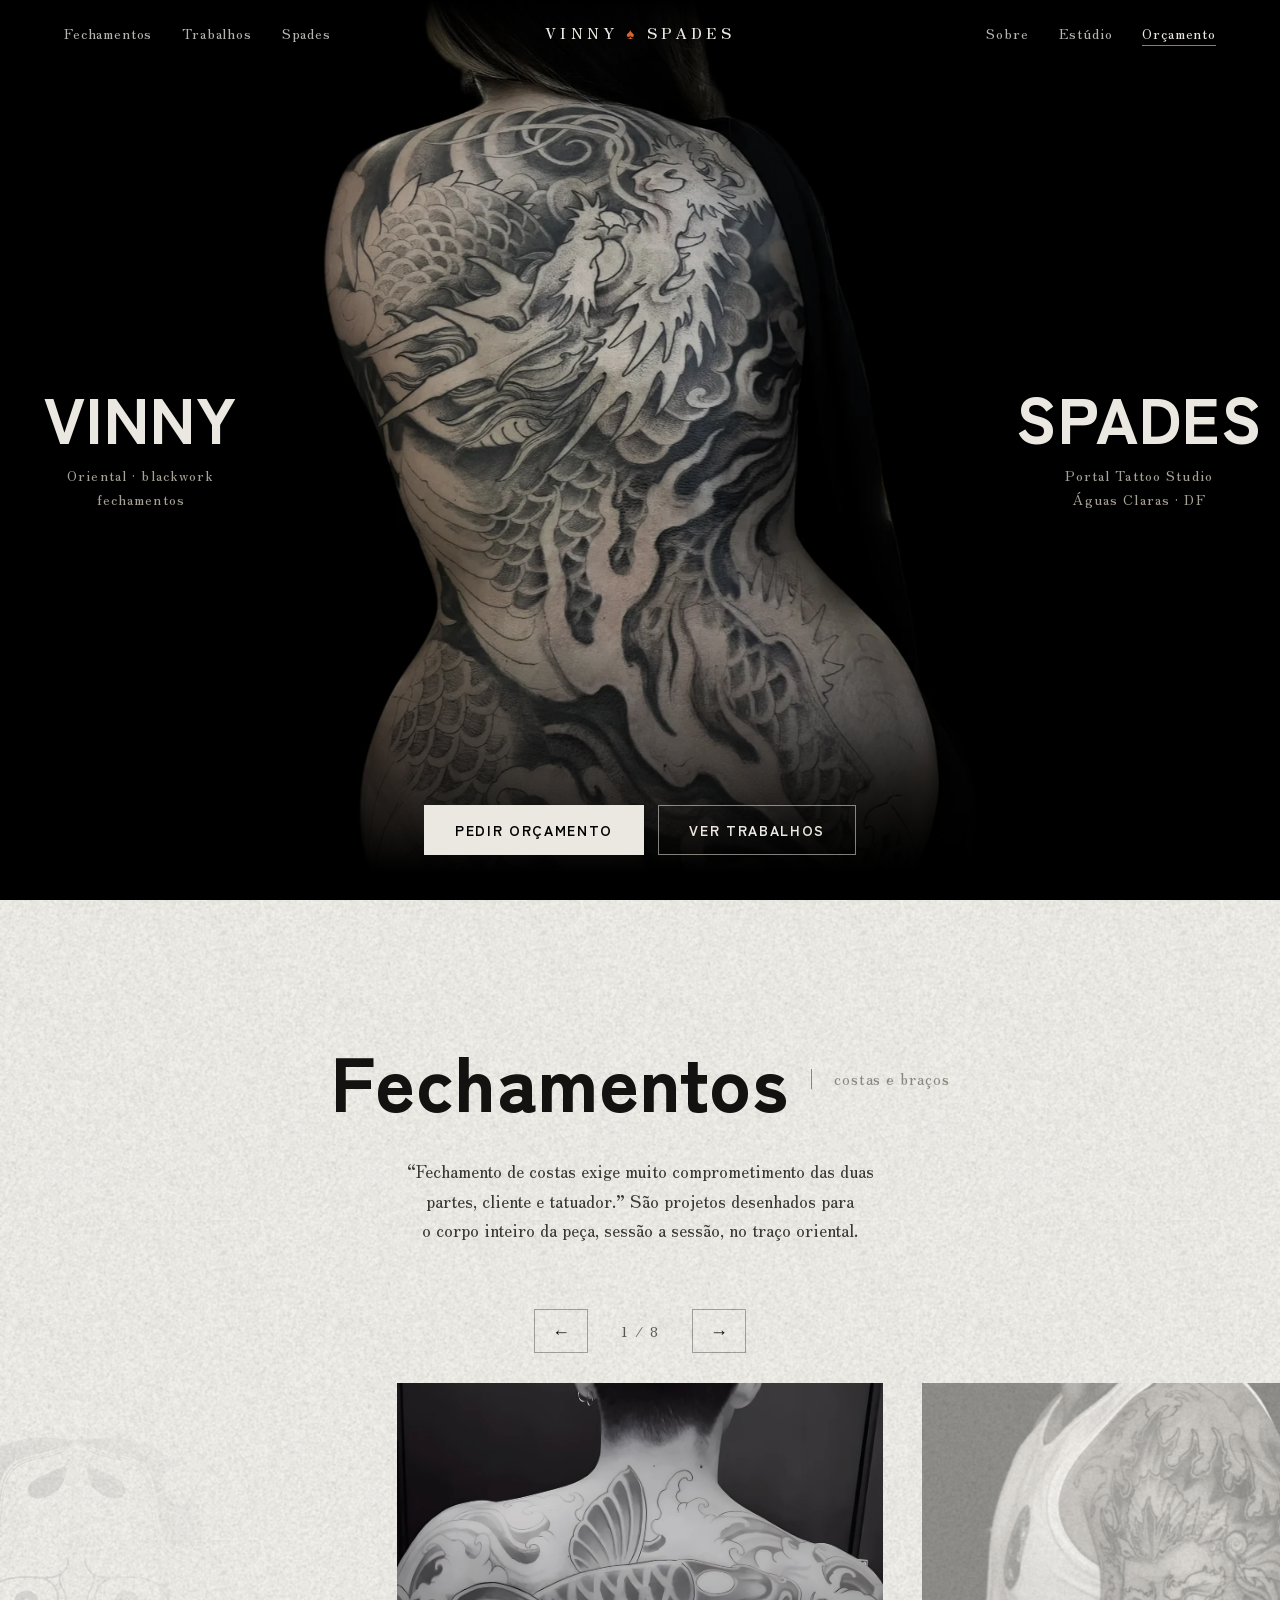
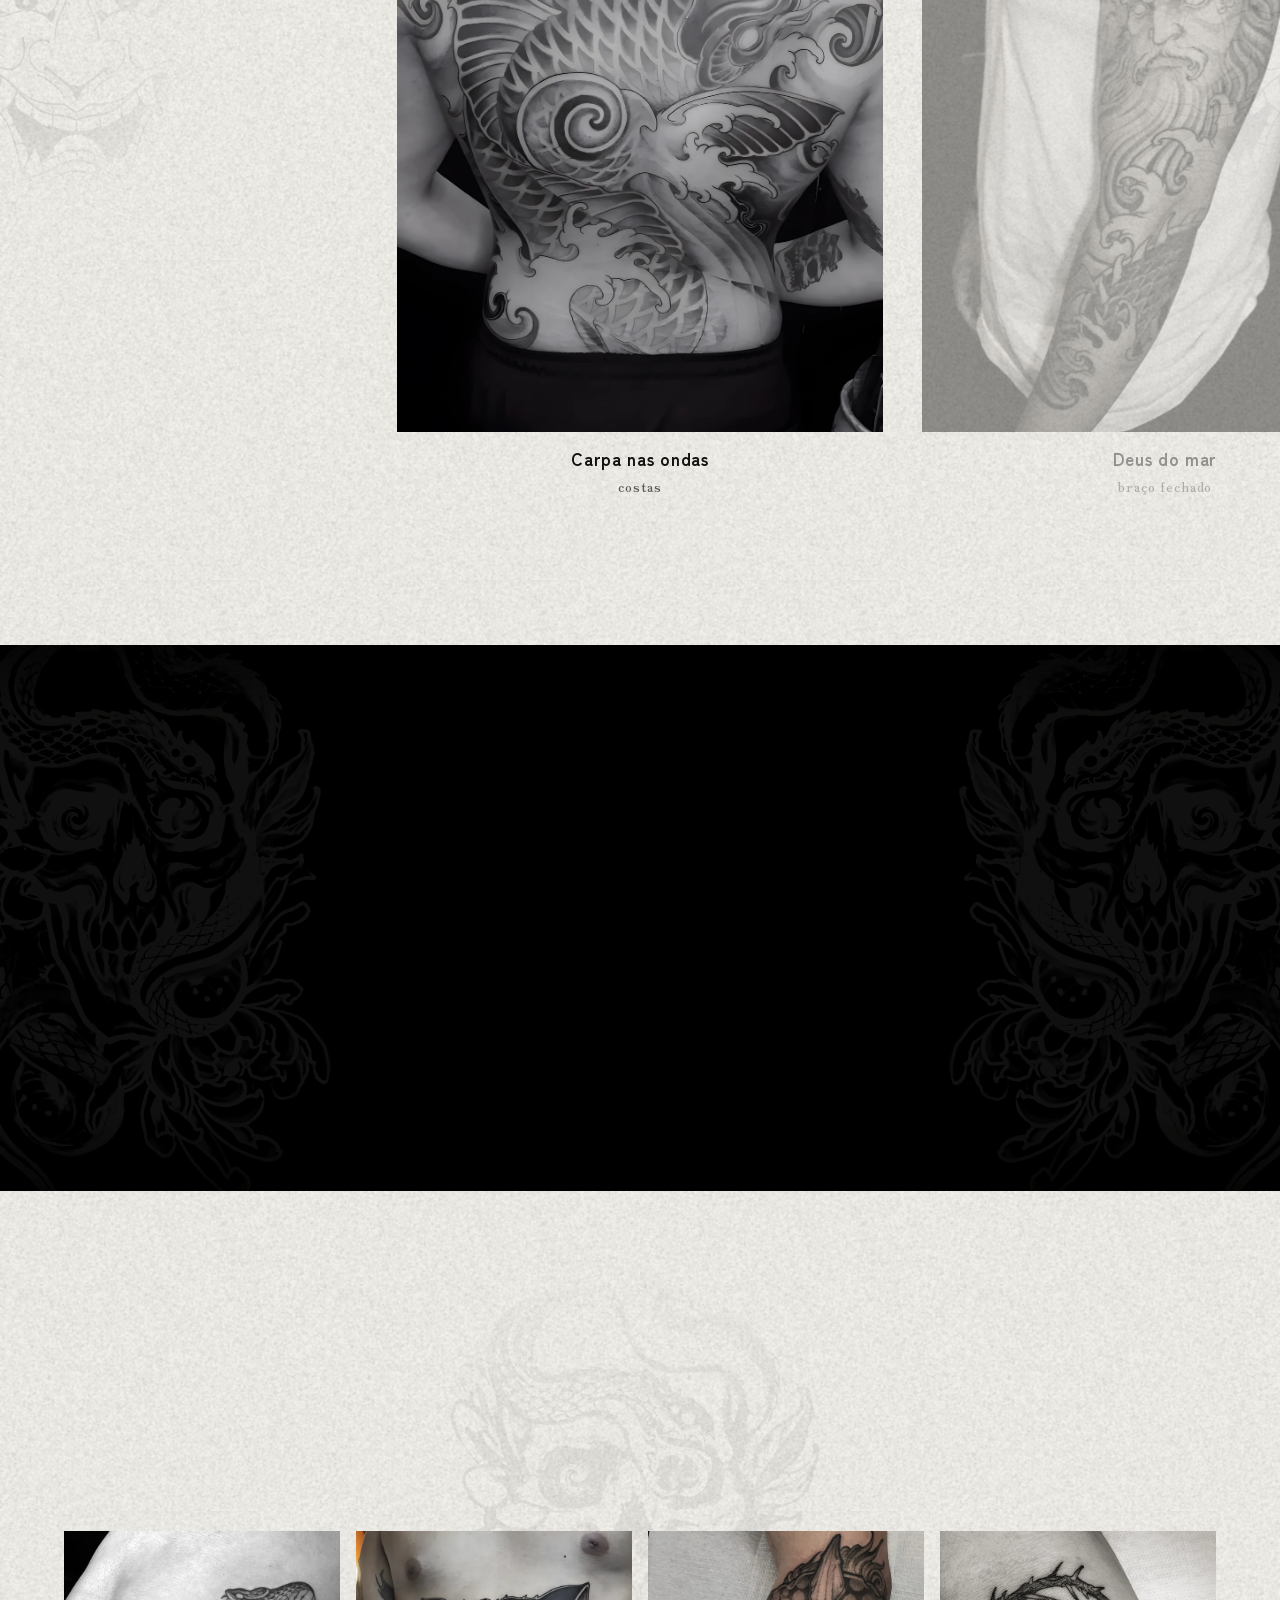
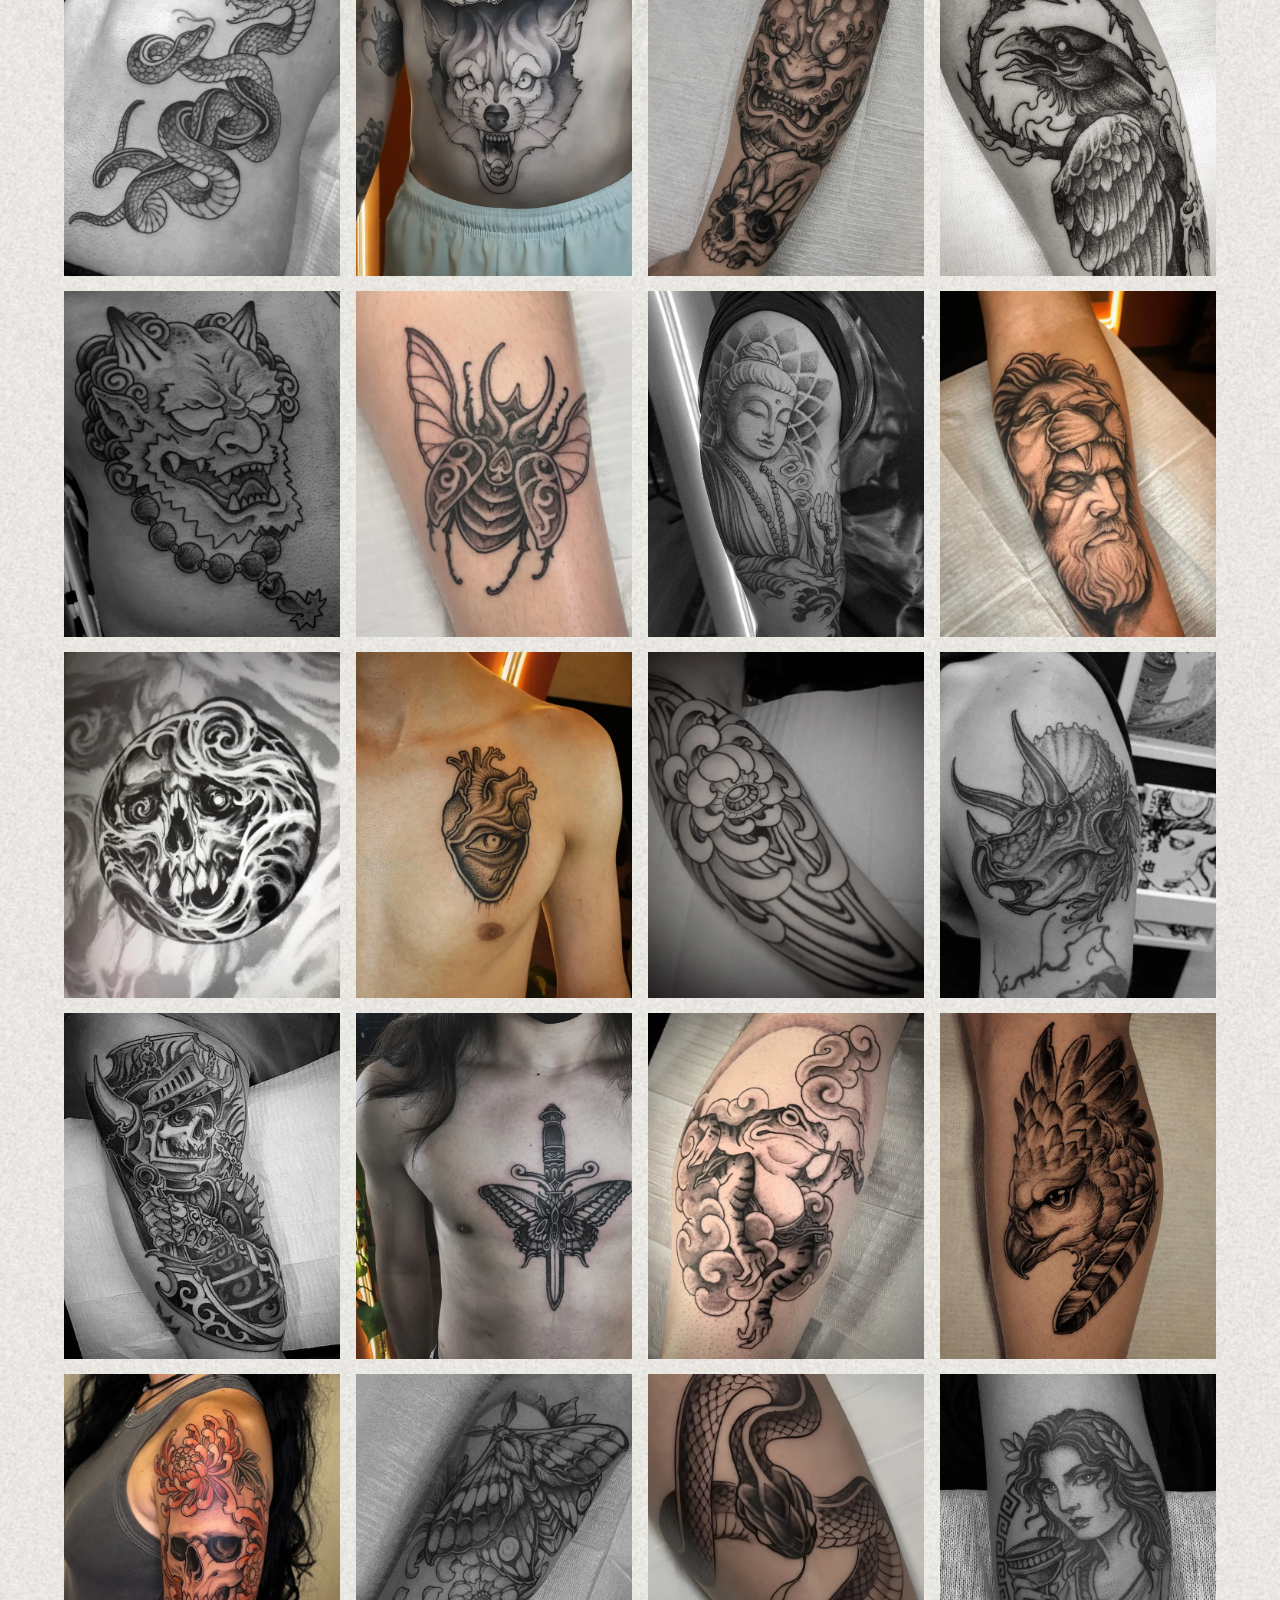
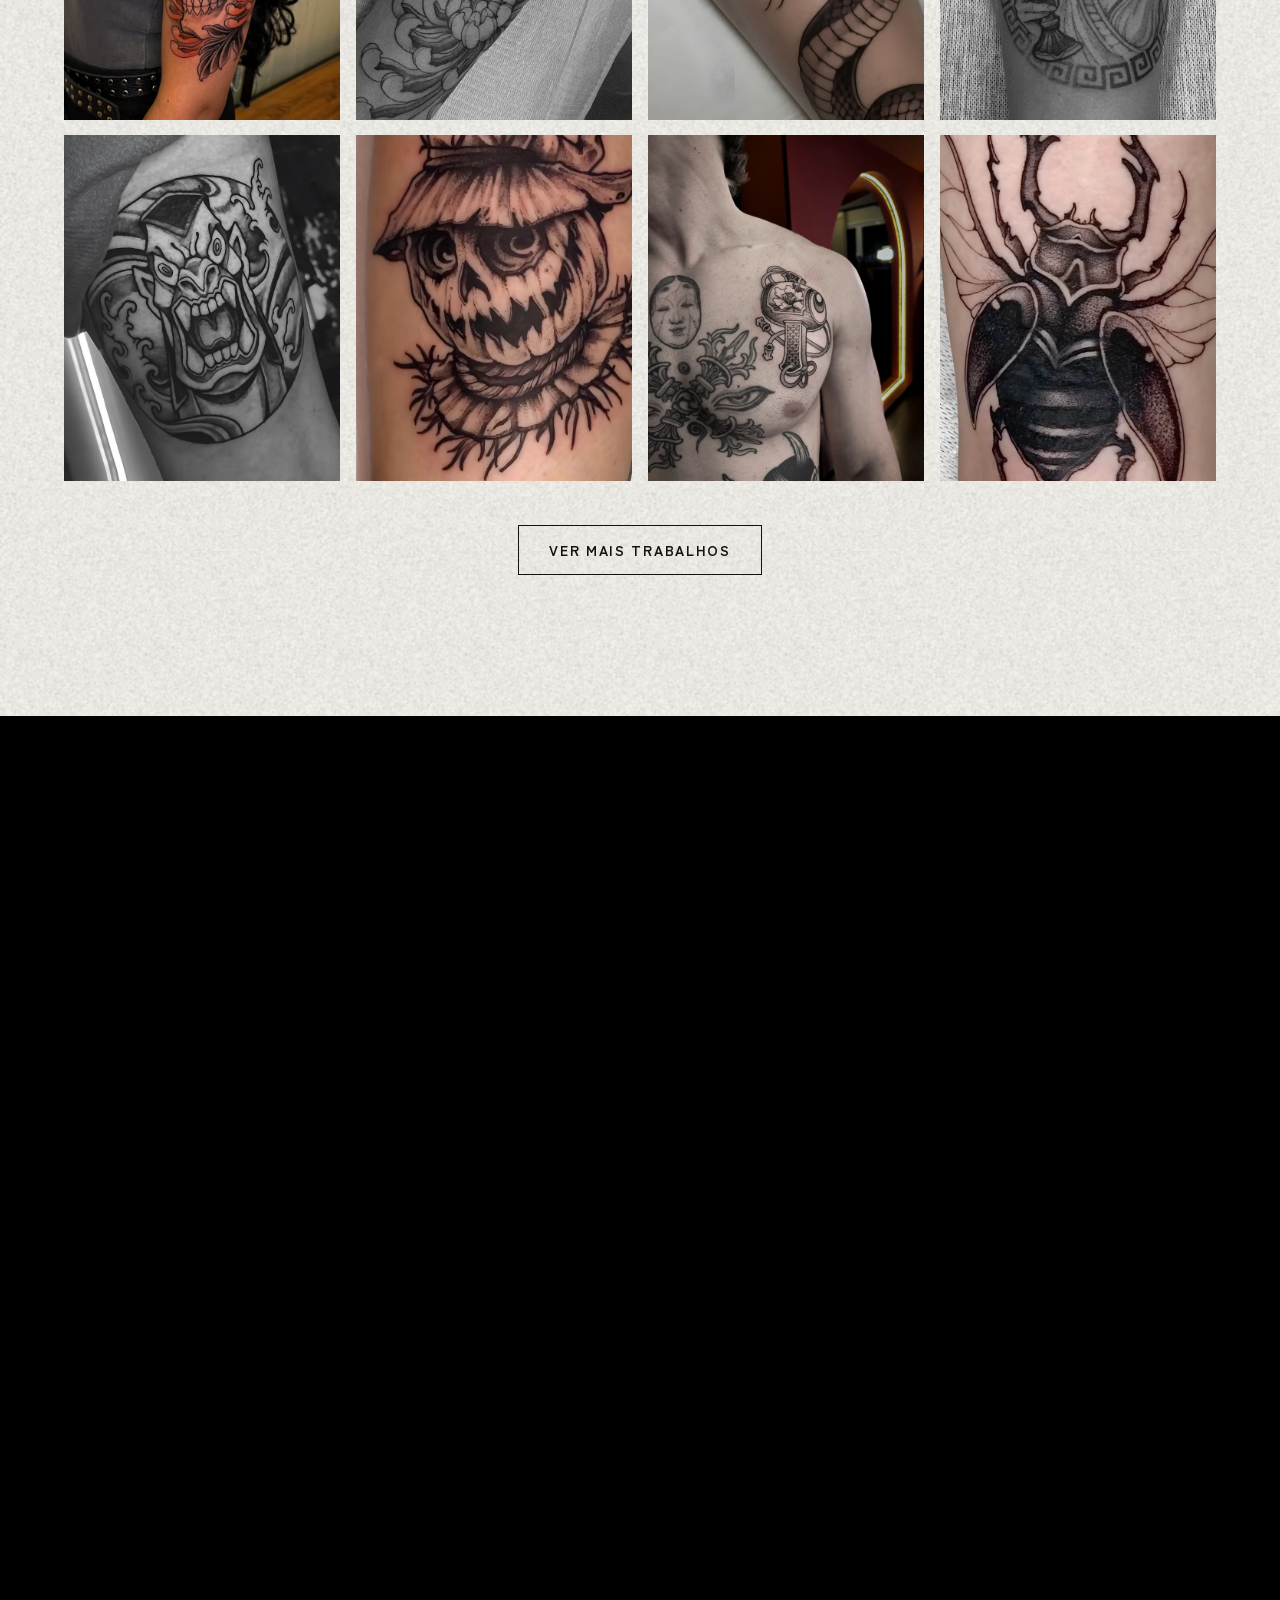
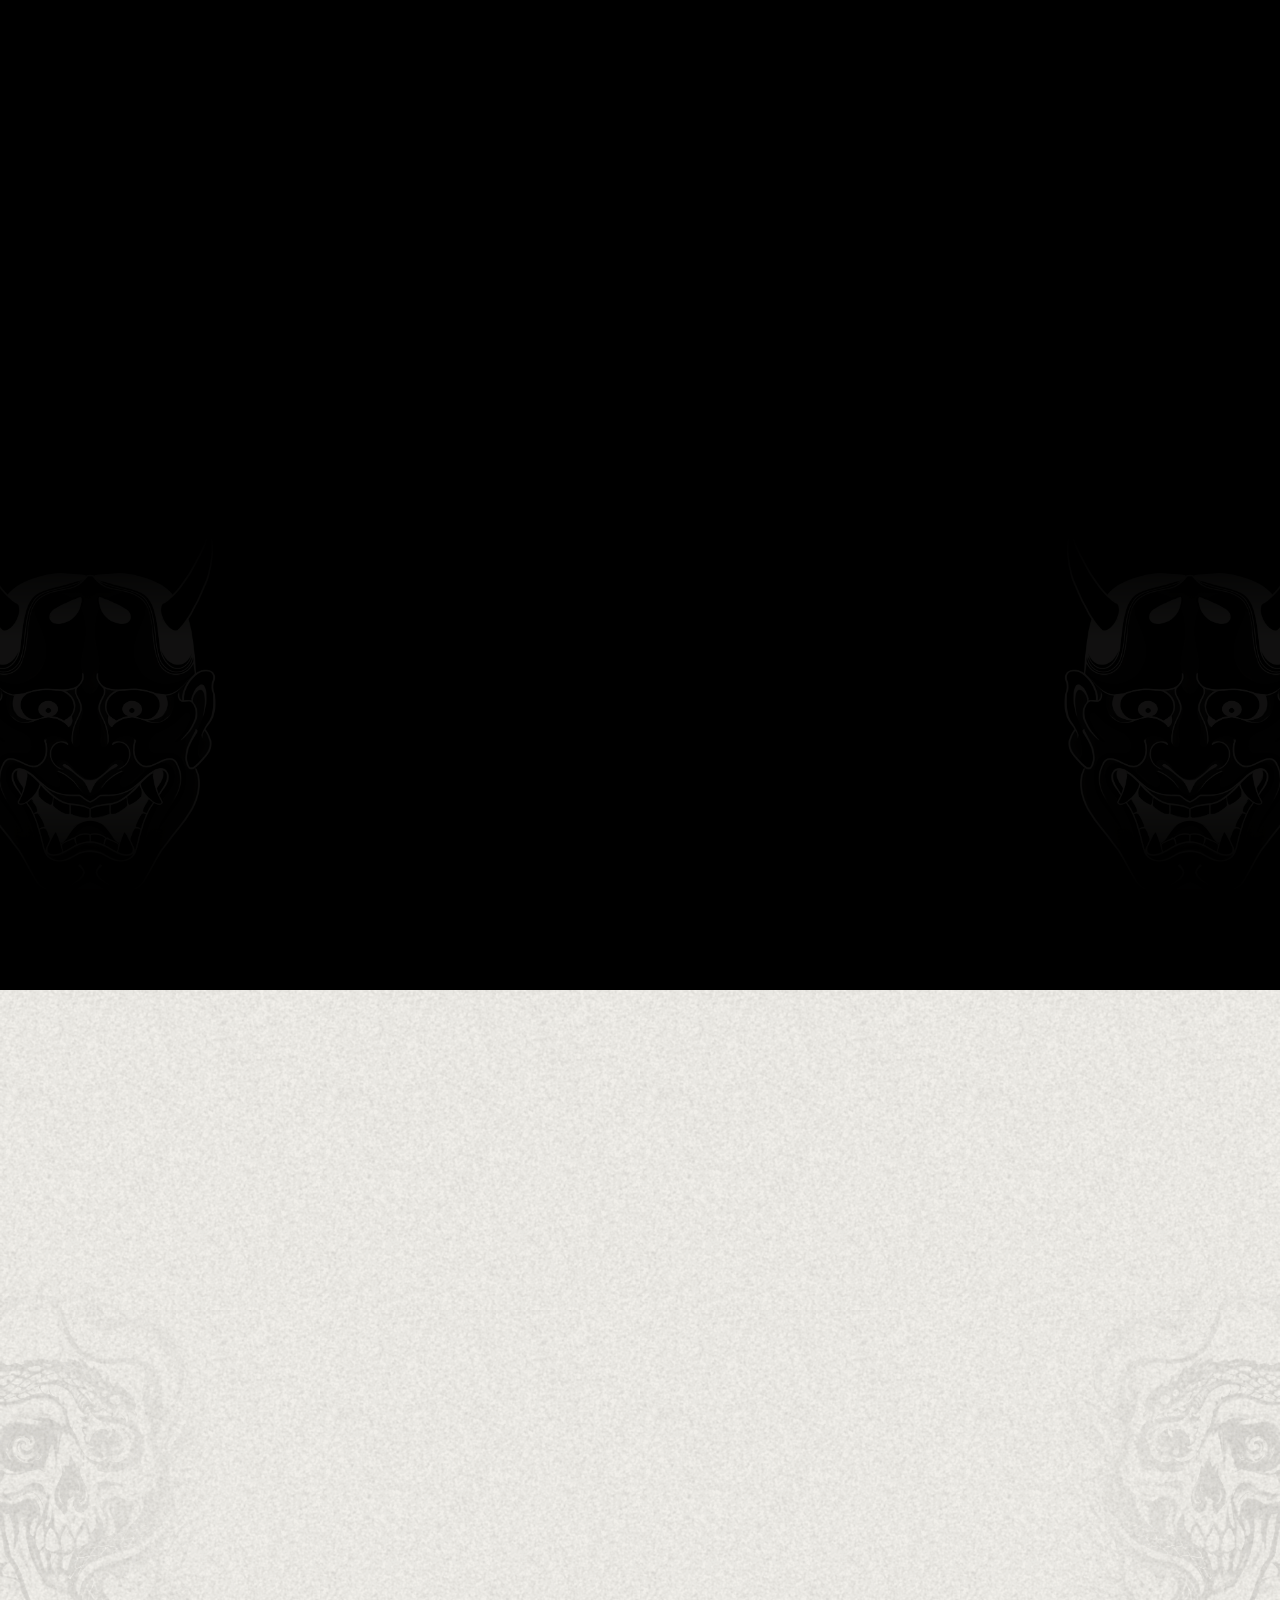
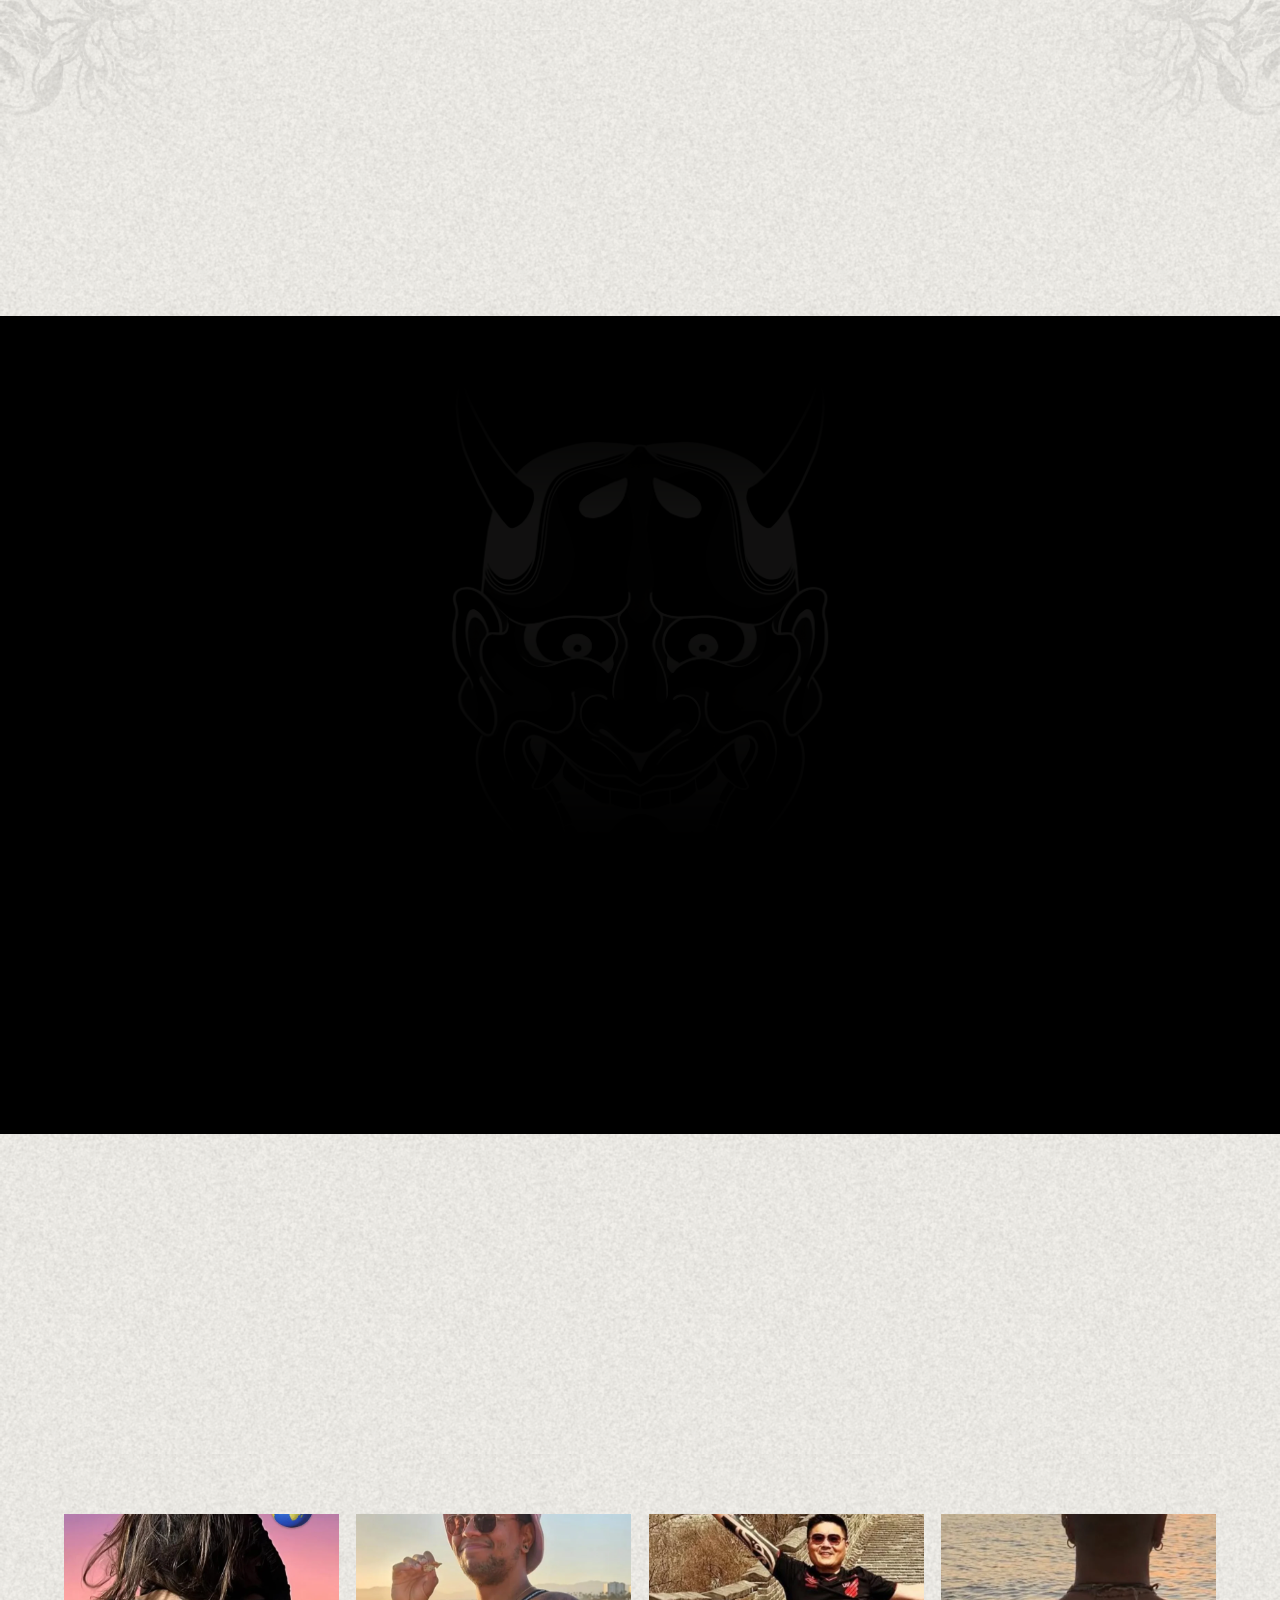
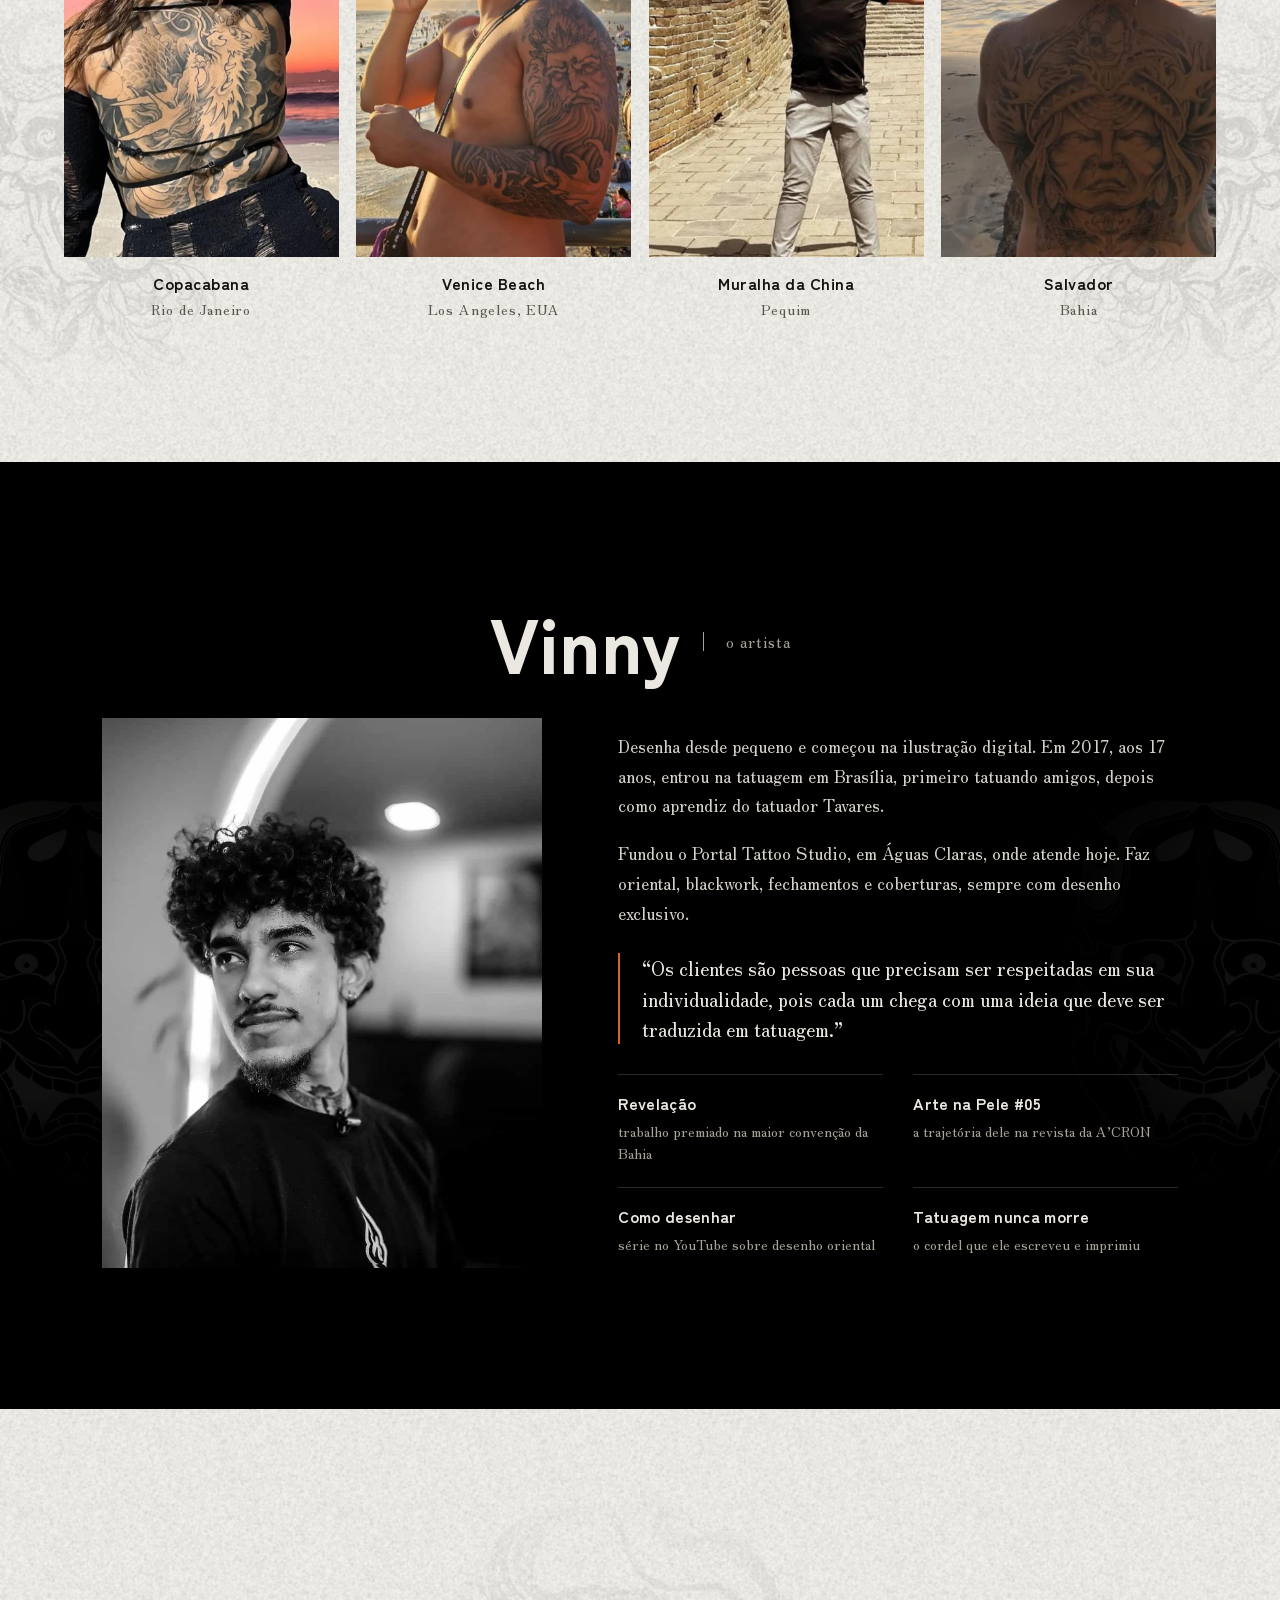
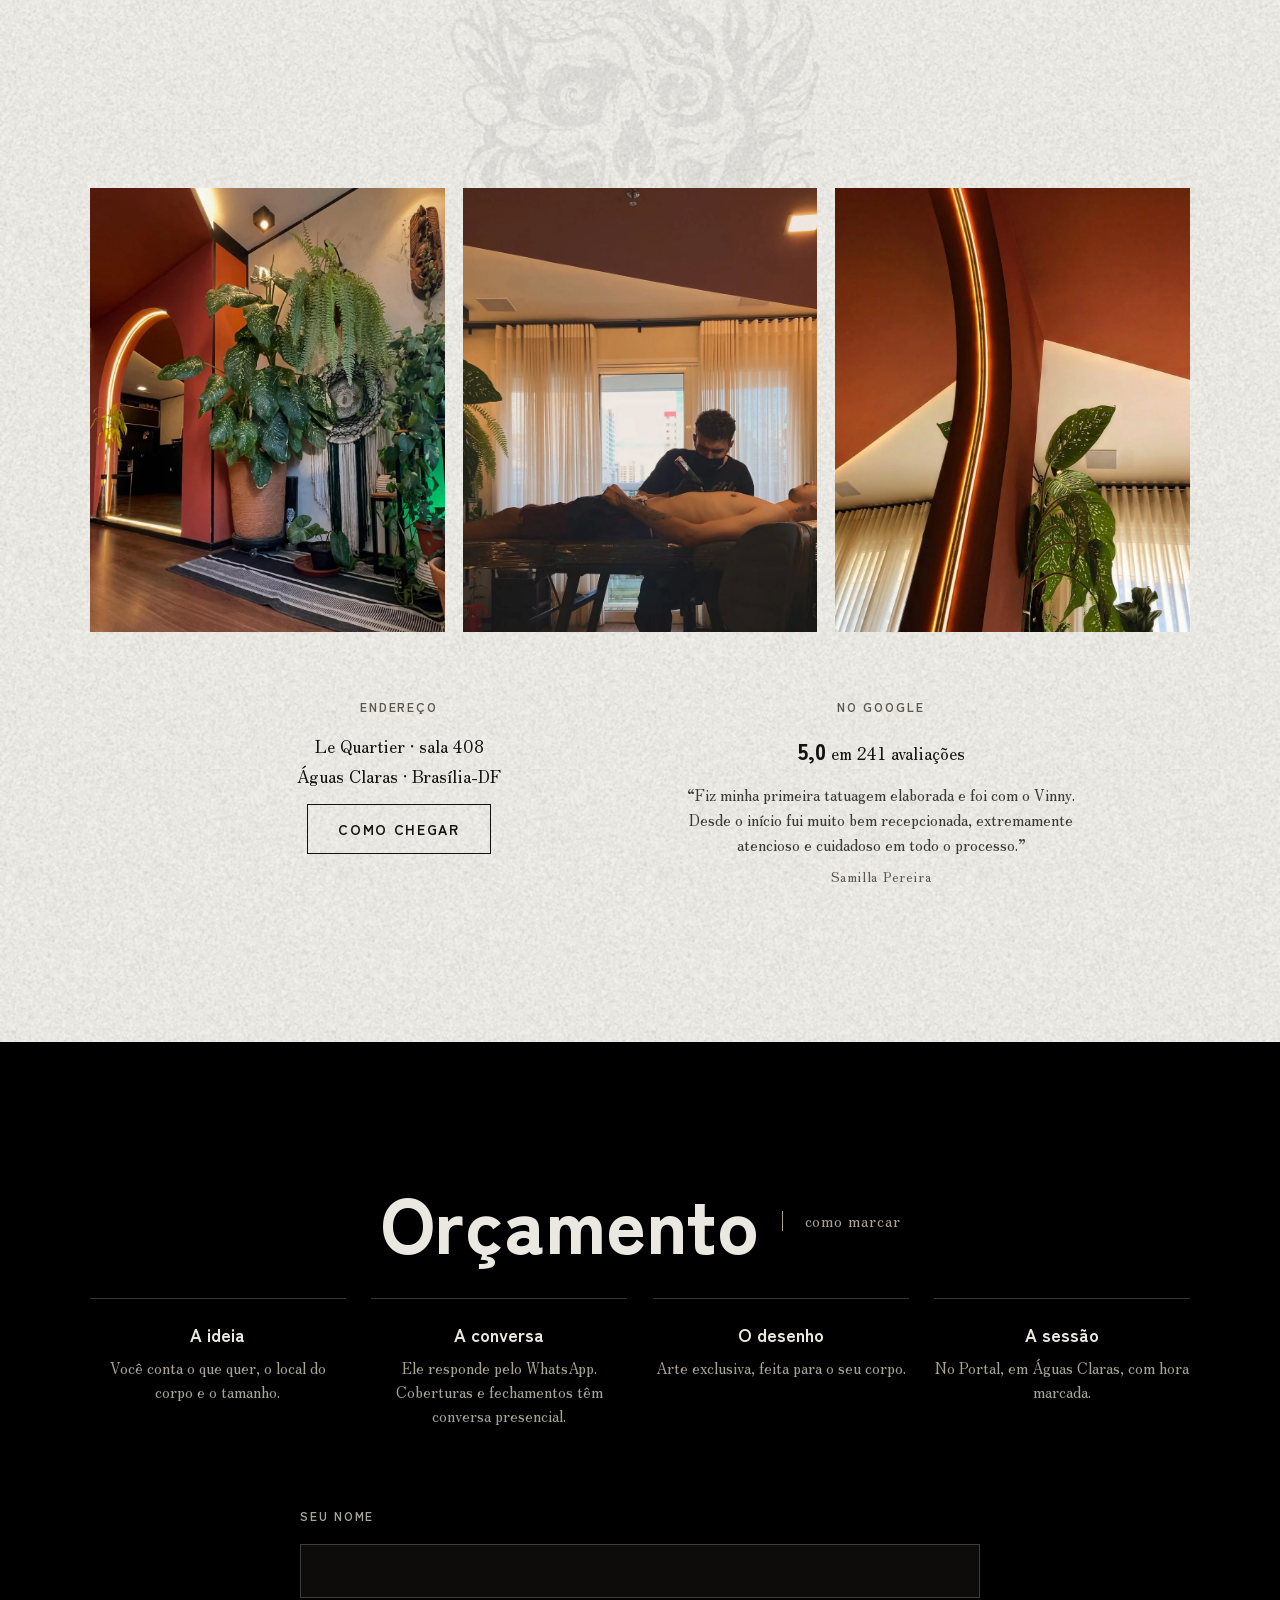
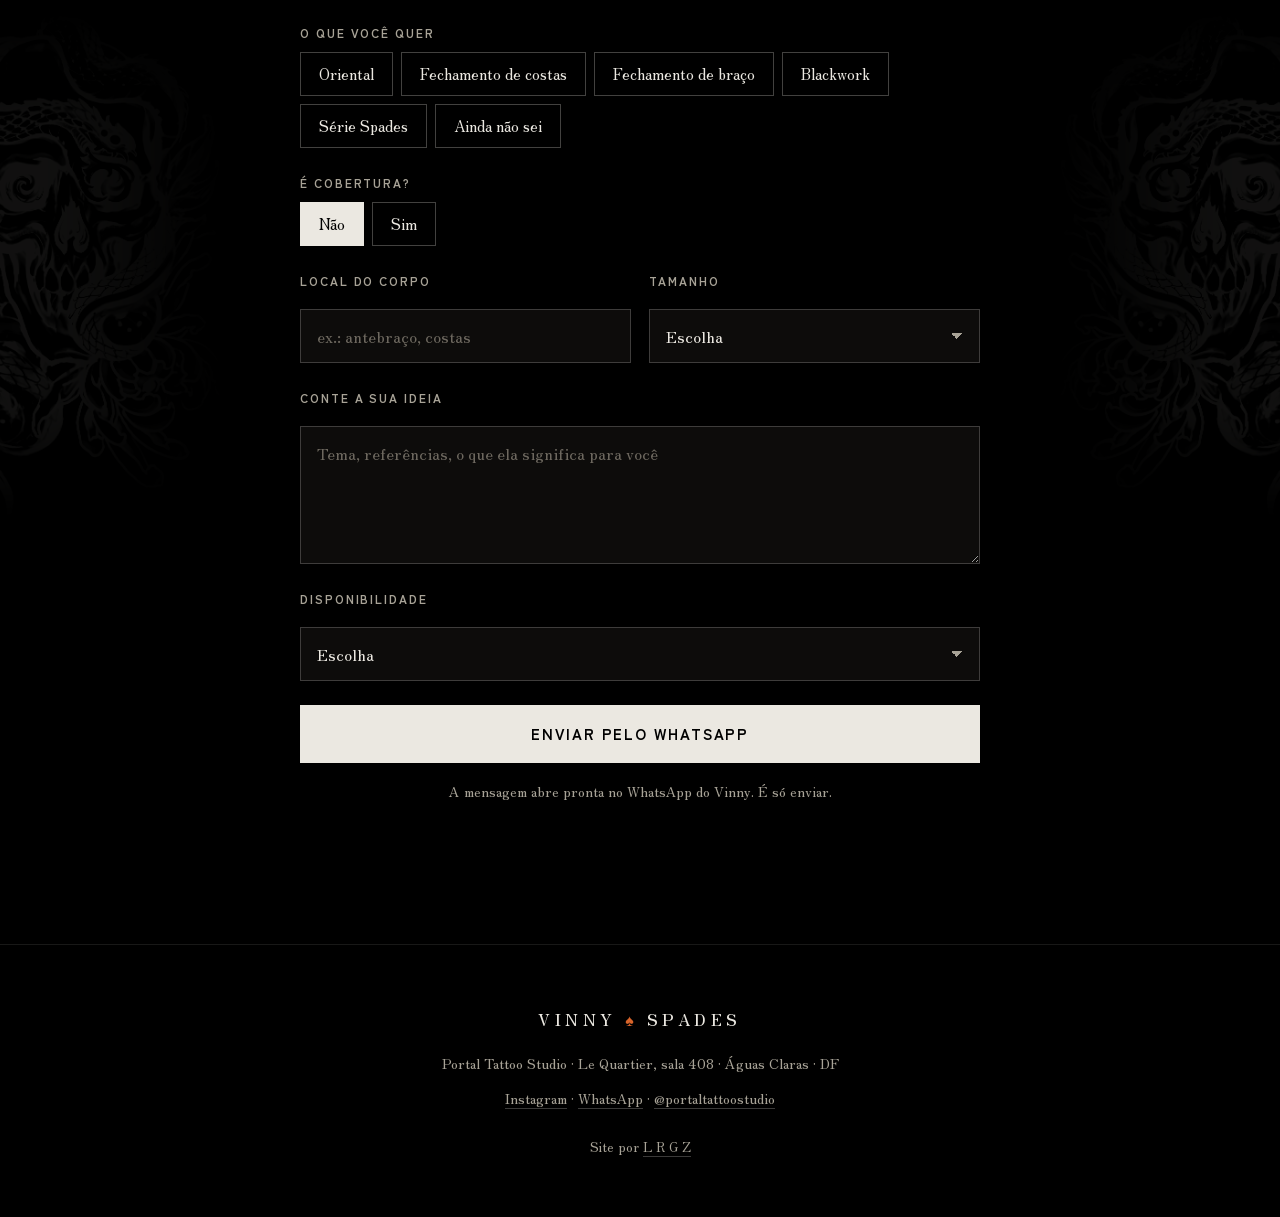
==== index.html @ 6c1d113d "Prévia do site do Vinny Spades Co-Authored-By: Claude Opus 5.5 <noreply@anthropic.com>" ====
<!doctype html>
<html lang="pt-BR">
<head>
<meta charset="utf-8">
<meta name="viewport" content="width=device-width, initial-scale=1, viewport-fit=cover">
<title>Vinny Spades · Tatuagem oriental e fechamentos em Águas Claras, Brasília</title>
<meta name="description" content="Vinny Spades, tatuador de oriental, blackwork e fechamentos de costas e braço. Fundador do Portal Tattoo Studio, em Águas Claras, Brasília-DF.">
<meta name="robots" content="noindex, nofollow">
<meta name="theme-color" content="#000000">
<meta property="og:title" content="Vinny Spades · Tatuagem oriental e fechamentos">
<meta property="og:description" content="Fechamentos de costas e braço, oriental e blackwork no Portal Tattoo Studio, Águas Claras-DF.">
<meta property="og:image" content="img/og.jpg">
<meta property="og:type" content="website">
<link rel="icon" href="favicon.svg" type="image/svg+xml">
<link rel="apple-touch-icon" href="img/apple-touch.png">
<link rel="preload" href="img/hero.webp" as="image" media="(min-width: 761px)">
<link rel="preload" href="img/hero-m.webp" as="image" media="(max-width: 760px)">
<link rel="preload" href="fonts/zenkakugothicnew-900-latin.woff2" as="font" type="font/woff2" crossorigin>
<link rel="preload" href="fonts/zenoldmincho-400-latin.woff2" as="font" type="font/woff2" crossorigin>
<link rel="stylesheet" href="css/fonts.css">
<link rel="stylesheet" href="css/site.css">
</head>
<body>

<header class="topo" id="topo">
  <nav class="nav-l" aria-label="Seções"><a href="#fechamentos">Fechamentos</a><a href="#trabalhos">Trabalhos</a><a href="#spades">Spades</a></nav>
  <a class="marca" href="#inicio" aria-label="Vinny Spades, início">Vinny <span class="naipe">♠</span> Spades</a>
  <nav class="nav-r" aria-label="Contato"><a href="#sobre">Sobre</a><a href="#estudio">Estúdio</a><a class="nav-cta" href="#marcar">Orçamento</a></nav>
  <button class="burger" id="burger" aria-label="Abrir menu" aria-expanded="false" aria-controls="gaveta"><span></span><span></span></button>
</header>
<div class="gaveta" id="gaveta" hidden>
  <a href="#fechamentos">Fechamentos</a><a href="#trabalhos">Trabalhos</a><a href="#spades">Spades</a><a href="#coberturas">Coberturas</a><a href="#sobre">Sobre</a><a href="#estudio">Estúdio</a>
  <a class="bt bt-claro" href="#marcar">Pedir orçamento</a>
</div>

<main>
<section class="hero" id="inicio">
  <h1 class="sr">Vinny Spades, tatuador de oriental e fechamentos em Águas Claras, Brasília</h1>
  <div class="h-nome h-e" aria-hidden="true"><span class="h-pal">Vinny</span><span class="h-sub">Oriental · blackwork<br>fechamentos</span></div>
  <figure class="h-fig">
    <picture>
      <source media="(max-width: 760px)" srcset="img/hero-m.webp">
      <img src="img/hero.webp" alt="Fechamento de costas com dragão oriental entre nuvens e chamas, feito por Vinny Spades" width="1440" height="1800" fetchpriority="high">
    </picture>
  </figure>
  <div class="h-nome h-d" aria-hidden="true"><span class="h-pal">Spades</span><span class="h-sub">Portal Tattoo Studio<br>Águas Claras · DF</span></div>
  <div class="h-base">
    <div class="bts"><a class="bt bt-claro" href="#marcar">Pedir orçamento</a><a class="bt bt-linha" href="#fechamentos">Ver trabalhos</a></div>
  </div>
</section>

<section class="sec papel" id="fechamentos">
  <img class="orn orn-lat orn-e" src="img/orn/hannya-tinta.webp" alt="" aria-hidden="true">
  <img class="orn orn-lat orn-d" src="img/orn/hannya-tinta.webp" alt="" aria-hidden="true">
  <div class="cab rev">
    <h2>Fechamentos</h2>
    <p class="nota">costas e braços</p>
  </div>
  <p class="lead rev">“Fechamento de costas exige muito comprometimento das duas partes, cliente e tatuador.” São projetos desenhados para o corpo inteiro da peça, sessão a sessão, no traço oriental.</p>
  <div class="car-ctl rev"><button class="seta" id="fPrev" aria-label="Fechamento anterior">←</button><span class="car-n" id="fN">1 / 8</span><button class="seta" id="fNext" aria-label="Próximo fechamento">→</button></div>
  <div class="car" id="car" tabindex="0" aria-label="Fechamentos de costas e braço"></div>
</section>

<section class="sec preto mote" id="mote">
  <img class="orn orn-mote orn-e" src="img/orn/caveira-claro.webp" alt="" aria-hidden="true">
  <img class="orn orn-mote orn-d" src="img/orn/caveira-claro.webp" alt="" aria-hidden="true">
  <div class="mote-in rev">
    <p class="mote-frase">“O poder de uma tatuagem está em quem a recebe.”</p>
    <p class="mote-ass">Vinny Spades, na revista Arte na Pele #05</p>
  </div>
</section>

<section class="sec papel" id="trabalhos">
  <img class="orn orn-cen" src="img/orn/caveira-tinta.webp" alt="" aria-hidden="true">
  <div class="cab rev">
    <h2>Trabalhos</h2>
    <p class="nota">oriental e blackwork</p>
  </div>
  <div class="filtros rev" role="group" aria-label="Filtrar trabalhos">
    <button class="on" data-f="todos" aria-pressed="true">Todos</button><button data-f="oriental" aria-pressed="false">Oriental</button><button data-f="blackwork" aria-pressed="false">Blackwork</button>
  </div>
  <div class="grade" id="grade"></div>
  <div class="centro"><button class="bt bt-tinta" id="mais">Ver mais trabalhos</button></div>
</section>

<section class="sec preto" id="spades">
  <img class="orn orn-canto orn-e" src="img/orn/hannya-claro.webp" alt="" aria-hidden="true">
  <img class="orn orn-canto orn-d" src="img/orn/hannya-claro.webp" alt="" aria-hidden="true">
  <div class="cab rev">
    <h2>Spades <span class="naipe">♠</span></h2>
    <p class="nota">a série</p>
  </div>
  <p class="lead rev">Spades é o nome dele e também uma série: cada tatuagem desenhada dentro do naipe de espadas e numerada, uma a uma. Uma homenagem ao avô pescador e jogador de baralho, um olho, uma caveira, um peixe.</p>
  <div class="sp-grade" id="spGrade"></div>
</section>

<section class="sec papel" id="caderno">
  <img class="orn orn-lat orn-e" src="img/orn/caveira-tinta.webp" alt="" aria-hidden="true">
  <img class="orn orn-lat orn-d" src="img/orn/caveira-tinta.webp" alt="" aria-hidden="true">
  <div class="cab rev">
    <h2>Do caderno à pele</h2>
    <p class="nota">desenho à mão</p>
  </div>
  <p class="lead rev">Antes da pele, o papel. O Vinny mantém um caderno só de crisântemos, pétala por pétala, e estuda ukiyo-e, art nouveau e xilogravura: linhas definidas e contraste forte, feitos para durar no corpo.</p>
  <div class="cad">
    <figure class="rev"><div class="fr"><img src="img/caderno/cad1.webp" alt="Crisântemos desenhados a lápis de cor no caderno do Vinny" width="900" height="1125"></div><figcaption>Caderno</figcaption></figure>
    <figure class="rev"><div class="fr"><img src="img/caderno/pel1.webp" alt="Crisântemo oriental tatuado no braço" width="900" height="1125"></div><figcaption>Pele</figcaption></figure>
    <figure class="rev"><div class="fr"><img src="img/caderno/cad2.webp" alt="Crisântemo laranja desenhado no caderno" width="900" height="1125"></div><figcaption>Caderno</figcaption></figure>
    <figure class="rev"><div class="fr"><img src="img/caderno/pel2.webp" alt="Crisântemo em traço vermelho sendo tatuado" width="900" height="1125"></div><figcaption>Pele</figcaption></figure>
  </div>
</section>

<section class="sec preto" id="coberturas">
  <img class="orn orn-cen" src="img/orn/hannya-claro.webp" alt="" aria-hidden="true">
  <div class="cab rev">
    <h2>Coberturas</h2>
    <p class="nota">antes e depois</p>
  </div>
  <p class="lead rev">“Cobrir uma tatuagem é sempre um desafio e deve ser encarado com muito respeito.” Antes de começar, ele marca uma conversa presencial para alinhar cada detalhe.</p>
  <div class="cob" id="cob"></div>
</section>

<section class="sec papel" id="mundo">
  <img class="orn orn-canto orn-e" src="img/orn/caveira-tinta.webp" alt="" aria-hidden="true">
  <img class="orn orn-canto orn-d" src="img/orn/caveira-tinta.webp" alt="" aria-hidden="true">
  <div class="cab rev">
    <h2>Cicatrizadas</h2>
    <p class="nota">pelo mundo</p>
  </div>
  <p class="lead rev">Tatuagens feitas no Portal, já curadas, mandadas pelos próprios clientes de onde estiverem.</p>
  <div class="mundo" id="mundoG"></div>
</section>

<section class="sec preto sobre" id="sobre">
  <img class="orn orn-lat orn-e" src="img/orn/hannya-claro.webp" alt="" aria-hidden="true">
  <img class="orn orn-lat orn-d" src="img/orn/hannya-claro.webp" alt="" aria-hidden="true">
  <div class="cab rev">
    <h2>Vinny</h2>
    <p class="nota">o artista</p>
  </div>
  <div class="sobre-in">
    <figure class="sobre-foto rev"><img src="img/vinny.webp" alt="Retrato de Vinny Spades em preto e branco" width="1000" height="1250"></figure>
    <div class="sobre-txt">
      <p class="rev">Desenha desde pequeno e começou na ilustração digital. Em 2017, aos 17 anos, entrou na tatuagem em Brasília, primeiro tatuando amigos, depois como aprendiz do tatuador Tavares.</p>
      <p class="rev">Fundou o Portal Tattoo Studio, em Águas Claras, onde atende hoje. Faz oriental, blackwork, fechamentos e coberturas, sempre com desenho exclusivo.</p>
      <blockquote class="rev">“Os clientes são pessoas que precisam ser respeitadas em sua individualidade, pois cada um chega com uma ideia que deve ser traduzida em tatuagem.”</blockquote>
      <ul class="fatos rev">
        <li><b>Revelação</b><span>trabalho premiado na maior convenção da Bahia</span></li>
        <li><b>Arte na Pele #05</b><span>a trajetória dele na revista da A’CRON</span></li>
        <li><b>Como desenhar</b><span>série no YouTube sobre desenho oriental</span></li>
        <li><b>Tatuagem nunca morre</b><span>o cordel que ele escreveu e imprimiu</span></li>
      </ul>
    </div>
  </div>
</section>

<section class="sec papel" id="estudio">
  <img class="orn orn-cen" src="img/orn/caveira-tinta.webp" alt="" aria-hidden="true">
  <div class="cab rev">
    <h2>Portal</h2>
    <p class="nota">o estúdio</p>
  </div>
  <p class="lead rev">Arcos de luz, plantas e privacidade, em Águas Claras. O Vinny fundou o Portal e divide o espaço com outros artistas.</p>
  <div class="est-fotos">
    <figure class="rev"><div class="fr"><img src="img/estudio/e1.webp" alt="Arco iluminado e plantas na entrada do Portal Tattoo Studio" width="1000" height="1250"></div></figure>
    <figure class="rev"><div class="fr"><img src="img/estudio/e2.webp" alt="Sessão de tatuagem no salão do Portal" width="1000" height="1250"></div></figure>
    <figure class="rev"><div class="fr"><img src="img/estudio/e3.webp" alt="Corredor em arco com luz quente no Portal" width="1000" height="1250"></div></figure>
  </div>
  <div class="est-info rev">
    <div class="est-bloco">
      <p class="est-rot">Endereço</p>
      <p>Le Quartier · sala 408<br>Águas Claras · Brasília-DF</p>
      <a class="bt bt-tinta" href="https://www.google.com/maps/search/?api=1&amp;query=Portal+Tattoo+Studio+Le+Quartier+%C3%81guas+Claras" target="_blank" rel="noopener">Como chegar</a>
    </div>
    <div class="est-bloco">
      <p class="est-rot">No Google</p>
      <p><b class="nota-g">5,0</b> em 241 avaliações</p>
      <p class="depo">“Fiz minha primeira tatuagem elaborada e foi com o Vinny. Desde o início fui muito bem recepcionada, extremamente atencioso e cuidadoso em todo o processo.”<span>Samilla Pereira</span></p>
    </div>
  </div>
</section>

<section class="sec preto" id="marcar">
  <img class="orn orn-lat orn-e" src="img/orn/caveira-claro.webp" alt="" aria-hidden="true">
  <img class="orn orn-lat orn-d" src="img/orn/caveira-claro.webp" alt="" aria-hidden="true">
  <div class="cab rev">
    <h2>Orçamento</h2>
    <p class="nota">como marcar</p>
  </div>
  <ol class="passos">
    <li class="rev"><b>A ideia</b><span>Você conta o que quer, o local do corpo e o tamanho.</span></li>
    <li class="rev"><b>A conversa</b><span>Ele responde pelo WhatsApp. Coberturas e fechamentos têm conversa presencial.</span></li>
    <li class="rev"><b>O desenho</b><span>Arte exclusiva, feita para o seu corpo.</span></li>
    <li class="rev"><b>A sessão</b><span>No Portal, em Águas Claras, com hora marcada.</span></li>
  </ol>
  <form class="form rev" id="form" novalidate>
    <label class="campo"><span>Seu nome</span><input name="nome" autocomplete="name" required><em class="erro" id="erroNome" hidden>Escreva o seu nome para ele saber com quem fala.</em></label>
    <fieldset class="campo"><legend>O que você quer</legend>
      <div class="chips" id="chTema">
        <label><input type="radio" name="tema" value="Oriental"><span>Oriental</span></label>
        <label><input type="radio" name="tema" value="Fechamento de costas"><span>Fechamento de costas</span></label>
        <label><input type="radio" name="tema" value="Fechamento de braço"><span>Fechamento de braço</span></label>
        <label><input type="radio" name="tema" value="Blackwork"><span>Blackwork</span></label>
        <label><input type="radio" name="tema" value="Série Spades"><span>Série Spades</span></label>
        <label><input type="radio" name="tema" value="Ainda não sei"><span>Ainda não sei</span></label>
      </div>
    </fieldset>
    <fieldset class="campo"><legend>É cobertura?</legend>
      <div class="chips chips-2">
        <label><input type="radio" name="cob" value="Não" checked><span>Não</span></label>
        <label><input type="radio" name="cob" value="Sim"><span>Sim</span></label>
      </div>
    </fieldset>
    <div class="duas">
      <label class="campo"><span>Local do corpo</span><input name="local" placeholder="ex.: antebraço, costas"></label>
      <label class="campo"><span>Tamanho</span>
        <select name="tam"><option value="">Escolha</option><option>Até 10 cm</option><option>Médio, de 10 a 20 cm</option><option>Grande, acima de 20 cm</option><option>Fechamento</option></select></label>
    </div>
    <label class="campo"><span>Conte a sua ideia</span><textarea name="ideia" rows="4" placeholder="Tema, referências, o que ela significa para você"></textarea></label>
    <label class="campo"><span>Disponibilidade</span>
      <select name="disp"><option value="">Escolha</option><option>Dias de semana</option><option>Fins de semana</option><option>Qualquer dia</option></select></label>
    <button class="bt bt-claro bt-env" type="submit">Enviar pelo WhatsApp</button>
    <p class="form-nota">A mensagem abre pronta no WhatsApp do Vinny. É só enviar.</p>
  </form>
</section>
</main>

<footer class="rodape">
  <p class="marca-r">Vinny <span class="naipe">♠</span> Spades</p>
  <p>Portal Tattoo Studio · Le Quartier, sala 408 · Águas Claras · DF</p>
  <p><a href="https://www.instagram.com/vinnyspades/" target="_blank" rel="noopener">Instagram</a> · <a href="https://wa.me/5561998132804" target="_blank" rel="noopener">WhatsApp</a> · <a href="https://www.instagram.com/portaltattoostudio/" target="_blank" rel="noopener">@portaltattoostudio</a></p>
  <p class="credito">Site por <a href="https://lrgz.com.br">L R G Z</a></p>
</footer>

<div class="lb" id="lb" hidden role="dialog" aria-modal="true" aria-label="Trabalho ampliado">
  <button class="lb-x" id="lbX" aria-label="Fechar">×</button>
  <button class="lb-s lb-p" id="lbP" aria-label="Anterior">←</button>
  <figure class="lb-fig"><img id="lbImg" alt=""><figcaption id="lbCap"></figcaption></figure>
  <button class="lb-s lb-n" id="lbN" aria-label="Próximo">→</button>
  <button class="bt bt-claro lb-quero" id="lbQuero">Quero uma assim</button>
</div>

<script src="js/dados.js"></script>
<script src="js/main.js"></script>
</body>
</html>
---- css/fonts.css ----
@font-face{font-family:'Zen Kaku Gothic New';font-style:normal;font-weight:700;font-display:swap;src:url(../fonts/zenkakugothicnew-700-latin-ext.woff2) format('woff2');unicode-range:U+0100-02BA, U+02BD-02C5, U+02C7-02CC, U+02CE-02D7, U+02DD-02FF, U+0304, U+0308, U+0329, U+1D00-1DBF, U+1E00-1E9F, U+1EF2-1EFF, U+2020, U+20A0-20AB, U+20AD-20C4, U+2113, U+2C60-2C7F, U+A720-A7FF}
@font-face{font-family:'Zen Kaku Gothic New';font-style:normal;font-weight:700;font-display:swap;src:url(../fonts/zenkakugothicnew-700-latin.woff2) format('woff2');unicode-range:U+0000-00FF, U+0131, U+0152-0153, U+02BB-02BC, U+02C6, U+02DA, U+02DC, U+0304, U+0308, U+0329, U+2000-206F, U+20AC, U+2122, U+2191, U+2193, U+2212, U+2215, U+FEFF, U+FFFD}
@font-face{font-family:'Zen Kaku Gothic New';font-style:normal;font-weight:900;font-display:swap;src:url(../fonts/zenkakugothicnew-900-latin-ext.woff2) format('woff2');unicode-range:U+0100-02BA, U+02BD-02C5, U+02C7-02CC, U+02CE-02D7, U+02DD-02FF, U+0304, U+0308, U+0329, U+1D00-1DBF, U+1E00-1E9F, U+1EF2-1EFF, U+2020, U+20A0-20AB, U+20AD-20C4, U+2113, U+2C60-2C7F, U+A720-A7FF}
@font-face{font-family:'Zen Kaku Gothic New';font-style:normal;font-weight:900;font-display:swap;src:url(../fonts/zenkakugothicnew-900-latin.woff2) format('woff2');unicode-range:U+0000-00FF, U+0131, U+0152-0153, U+02BB-02BC, U+02C6, U+02DA, U+02DC, U+0304, U+0308, U+0329, U+2000-206F, U+20AC, U+2122, U+2191, U+2193, U+2212, U+2215, U+FEFF, U+FFFD}
@font-face{font-family:'Zen Old Mincho';font-style:normal;font-weight:400;font-display:swap;src:url(../fonts/zenoldmincho-400-latin-ext.woff2) format('woff2');unicode-range:U+0100-02BA, U+02BD-02C5, U+02C7-02CC, U+02CE-02D7, U+02DD-02FF, U+0304, U+0308, U+0329, U+1D00-1DBF, U+1E00-1E9F, U+1EF2-1EFF, U+2020, U+20A0-20AB, U+20AD-20C4, U+2113, U+2C60-2C7F, U+A720-A7FF}
@font-face{font-family:'Zen Old Mincho';font-style:normal;font-weight:400;font-display:swap;src:url(../fonts/zenoldmincho-400-latin.woff2) format('woff2');unicode-range:U+0000-00FF, U+0131, U+0152-0153, U+02BB-02BC, U+02C6, U+02DA, U+02DC, U+0304, U+0308, U+0329, U+2000-206F, U+20AC, U+2122, U+2191, U+2193, U+2212, U+2215, U+FEFF, U+FFFD}
@font-face{font-family:'Zen Old Mincho';font-style:normal;font-weight:700;font-display:swap;src:url(../fonts/zenoldmincho-700-latin-ext.woff2) format('woff2');unicode-range:U+0100-02BA, U+02BD-02C5, U+02C7-02CC, U+02CE-02D7, U+02DD-02FF, U+0304, U+0308, U+0329, U+1D00-1DBF, U+1E00-1E9F, U+1EF2-1EFF, U+2020, U+20A0-20AB, U+20AD-20C4, U+2113, U+2C60-2C7F, U+A720-A7FF}
@font-face{font-family:'Zen Old Mincho';font-style:normal;font-weight:700;font-display:swap;src:url(../fonts/zenoldmincho-700-latin.woff2) format('woff2');unicode-range:U+0000-00FF, U+0131, U+0152-0153, U+02BB-02BC, U+02C6, U+02DA, U+02DC, U+0304, U+0308, U+0329, U+2000-206F, U+20AC, U+2122, U+2191, U+2193, U+2212, U+2215, U+FEFF, U+FFFD}
---- css/site.css ----
:root{
  --preto:#000;--papel:#f1efea;--tinta:#141210;--cinza:#8b867d;--cinza-c:#a8a397;--claro:#ebe8e1;--cor:#d8642a;
  --gotico:'Zen Kaku Gothic New',system-ui,sans-serif;--mincho:'Zen Old Mincho','Hiragino Mincho ProN','Yu Mincho',Georgia,serif;
  --ease:cubic-bezier(.16,.84,.32,1);--pad:clamp(20px,5vw,72px);
}
*,*::before,*::after{box-sizing:border-box}
[hidden]{display:none!important}
html{scroll-behavior:smooth;-webkit-text-size-adjust:100%}
body{margin:0;background:var(--preto);color:var(--claro);font-family:var(--mincho);font-size:17px;line-height:1.75;-webkit-font-smoothing:antialiased;overflow-x:hidden}
img{display:block;max-width:100%;height:auto;-webkit-user-drag:none}
a{color:inherit}
button{font:inherit;color:inherit;cursor:pointer}
.sr{position:absolute;width:1px;height:1px;overflow:hidden;clip:rect(0 0 0 0);white-space:nowrap}
.naipe{color:var(--cor)}

/* ---------- topo ---------- */
.topo{position:fixed;inset:0 0 auto;z-index:50;display:grid;grid-template-columns:1fr auto 1fr;align-items:center;height:68px;padding:0 var(--pad);transition:background .4s var(--ease),border-color .4s var(--ease);border-bottom:1px solid transparent}
.topo.sol{background:rgba(0,0,0,.94);border-color:rgba(235,232,225,.08)}
.nav-l,.nav-r{display:flex;gap:30px;font-size:14px;letter-spacing:.06em}
.nav-r{justify-content:flex-end}
.nav-l a,.nav-r a{text-decoration:none;opacity:.78;transition:opacity .3s var(--ease)}
.nav-l a:hover,.nav-r a:hover{opacity:1}
.nav-cta{border-bottom:1px solid var(--cor);opacity:1!important}
.marca{font-family:var(--mincho);font-weight:700;font-size:15px;letter-spacing:.28em;text-transform:uppercase;text-decoration:none;white-space:nowrap}
.burger{display:none;justify-self:end;width:40px;height:40px;background:none;border:0;padding:0;position:relative}
.burger span{position:absolute;left:8px;right:8px;height:1px;background:var(--claro);transition:transform .3s var(--ease)}
.burger span:first-child{top:16px}.burger span:last-child{top:23px}
.burger[aria-expanded=true] span:first-child{transform:translateY(3.5px) rotate(45deg)}
.burger[aria-expanded=true] span:last-child{transform:translateY(-3.5px) rotate(-45deg)}
.gaveta{position:fixed;inset:68px 0 0;z-index:49;background:#000;display:flex;flex-direction:column;align-items:center;justify-content:center;gap:22px;font-size:22px}
.gaveta a{text-decoration:none}
.gaveta .bt{margin-top:12px;font-size:15px}

/* ---------- botões ---------- */
.bts{display:flex;gap:14px;justify-content:center;flex-wrap:wrap}
.bt{display:inline-flex;align-items:center;justify-content:center;min-height:50px;padding:0 30px;font-family:var(--gotico);font-weight:700;font-size:14px;letter-spacing:.12em;text-transform:uppercase;text-decoration:none;border:1px solid currentColor;background:none;transition:background .3s var(--ease),color .3s var(--ease),border-color .3s var(--ease),transform .3s var(--ease)}
.bt:active{transform:translateY(1px)}
.bt-claro{background:var(--claro);color:#000;border-color:var(--claro)}
.bt-claro:hover{background:var(--cor);border-color:var(--cor);color:#fff}
.bt-linha{color:var(--claro);border-color:rgba(235,232,225,.55)}
.bt-linha:hover{border-color:var(--claro);background:rgba(235,232,225,.08)}
.bt-tinta{color:var(--tinta);border-color:var(--tinta)}
.bt-tinta:hover{background:var(--tinta);color:var(--papel)}

/* ---------- hero ---------- */
.hero{position:relative;height:100vh;height:100svh;min-height:600px;background:#000;display:grid;grid-template-columns:1fr auto 1fr;align-items:center;overflow:hidden}
.h-fig{margin:0;height:100%;width:min(80vh,80svh,56vw);position:relative;grid-column:2;
  -webkit-mask-image:linear-gradient(to bottom,transparent 0,#000 9%,#000 70%,transparent 97%);mask-image:linear-gradient(to bottom,transparent 0,#000 9%,#000 70%,transparent 97%)}
.h-fig picture,.h-fig img{width:100%;height:100%}
.h-fig img{object-fit:cover;object-position:50% 30%;filter:brightness(.05) contrast(1.2);transform:scale(1.035);animation:acende 1.7s var(--ease) .1s forwards}
@keyframes acende{to{filter:brightness(1) contrast(1);transform:scale(1)}}
.h-nome{display:flex;flex-direction:column;align-items:center;text-align:center;gap:18px;opacity:0;animation:surge .8s var(--ease) .1s forwards}
.h-pal{font-family:var(--gotico);font-weight:900;font-size:clamp(44px,5vw,104px);line-height:.9;letter-spacing:.02em;text-transform:uppercase;color:var(--claro)}
.h-sub{font-size:14px;letter-spacing:.08em;line-height:1.7;color:var(--cinza-c)}
.h-base{position:absolute;left:0;right:0;bottom:clamp(28px,5vh,56px);opacity:0;animation:surge .8s var(--ease) .1s forwards}
@keyframes surge{from{opacity:0;transform:translateY(10px)}to{opacity:1;transform:none}}

/* ---------- seções ---------- */
.sec{position:relative;overflow:hidden;padding:clamp(84px,11vw,150px) var(--pad)}
.sec>*:not(.orn){position:relative;z-index:1}
.papel{background:var(--papel) url(../img/grao.png);background-blend-mode:multiply;color:var(--tinta)}
.preto{background:#000;color:var(--claro)}
.cab{display:flex;align-items:center;justify-content:center;gap:22px;margin:0 auto clamp(26px,3vw,40px);text-align:center}
.cab h2{margin:0;font-family:var(--gotico);font-weight:900;font-size:clamp(40px,6vw,84px);line-height:1;letter-spacing:.01em;text-wrap:balance}
.cab .nota{margin:0;padding-left:22px;border-left:1px solid currentColor;font-size:15px;letter-spacing:.06em;color:var(--cinza);line-height:1.3;text-align:left;white-space:nowrap}
.preto .cab .nota{color:var(--cinza-c)}
.lead{max-width:660px;margin:0 auto clamp(40px,5vw,64px);text-align:center;text-wrap:balance}
.papel .lead{color:#3b3731}
.preto .lead{color:#c9c5bc}
.centro{text-align:center;margin-top:44px}
.fr{overflow:hidden;aspect-ratio:4/5;background:#1a1816}
.fr img{width:100%;height:100%;object-fit:cover}
figure{margin:0}
figcaption{font-size:14px;letter-spacing:.06em;margin-top:12px;text-align:center}
.papel figcaption{color:#5a554d}
.preto figcaption{color:var(--cinza-c)}

/* adornos */
.orn{position:absolute;z-index:0;pointer-events:none;user-select:none;opacity:.09;height:auto}
.preto .orn{opacity:.07}
.orn-d{transform:scaleX(-1)}
.orn-lat{width:clamp(220px,24vw,380px);top:50%;margin-top:calc(clamp(220px,24vw,380px) * -.6);
  -webkit-mask-image:linear-gradient(to bottom,transparent,#000 22%,#000 78%,transparent);mask-image:linear-gradient(to bottom,transparent,#000 22%,#000 78%,transparent)}
.orn-lat.orn-e{left:-6vw;-webkit-mask-image:linear-gradient(to right,#000 40%,transparent),linear-gradient(to bottom,transparent,#000 22%,#000 78%,transparent);-webkit-mask-composite:source-in;mask-image:linear-gradient(to right,#000 40%,transparent),linear-gradient(to bottom,transparent,#000 22%,#000 78%,transparent);mask-composite:intersect}
.orn-lat.orn-d{right:-6vw;-webkit-mask-image:linear-gradient(to right,#000 40%,transparent),linear-gradient(to bottom,transparent,#000 22%,#000 78%,transparent);-webkit-mask-composite:source-in;mask-image:linear-gradient(to right,#000 40%,transparent),linear-gradient(to bottom,transparent,#000 22%,#000 78%,transparent);mask-composite:intersect}
.orn-cen{width:clamp(260px,30vw,460px);left:50%;top:clamp(40px,5vw,70px);margin-left:calc(clamp(260px,30vw,460px) / -2);opacity:.06;
  -webkit-mask-image:linear-gradient(to bottom,transparent,#000 25%,#000 45%,transparent 85%);mask-image:linear-gradient(to bottom,transparent,#000 25%,#000 45%,transparent 85%)}
.orn-canto{width:clamp(200px,20vw,320px);bottom:5%;
  -webkit-mask-image:linear-gradient(to top,transparent,#000 30%,#000 70%,transparent);mask-image:linear-gradient(to top,transparent,#000 30%,#000 70%,transparent)}
.orn-canto.orn-e{left:-3vw}.orn-canto.orn-d{right:-3vw}

/* entrada ao rolar */
.rev{opacity:0;transform:translateY(14px);transition:opacity .7s var(--ease),transform .7s var(--ease)}
.rev.vis{opacity:1;transform:none}

/* ---------- fechamentos ---------- */
.car-ctl{display:flex;align-items:center;justify-content:center;gap:26px;margin-bottom:30px}
.seta{width:54px;height:44px;background:none;border:1px solid rgba(20,18,16,.35);font-size:18px;transition:background .3s var(--ease),color .3s var(--ease)}
.seta:hover{background:var(--tinta);color:var(--papel)}
.car-n{font-size:14px;letter-spacing:.1em;color:#5a554d;min-width:52px;text-align:center}
.car{display:flex;gap:clamp(18px,3vw,48px);overflow-x:auto;overflow-y:hidden;scroll-snap-type:x mandatory;scrollbar-width:none;margin:0 calc(var(--pad) * -1);padding:0 calc(50vw - clamp(150px,19vw,280px)) 6px;outline:0}
.car::-webkit-scrollbar{display:none}
.slide{flex:0 0 clamp(300px,38vw,560px);scroll-snap-align:center;margin:0;transition:opacity .5s var(--ease)}
.slide:not(.at){opacity:.4}
.slide .fr{aspect-ratio:3/4;background:#111}
.slide figcaption b{display:block;font-family:var(--gotico);font-weight:700;font-size:17px;letter-spacing:.04em;color:var(--tinta)}

/* ---------- mote ---------- */
.mote{padding-top:clamp(110px,14vw,190px);padding-bottom:clamp(110px,14vw,190px);text-align:center}
.orn-mote{width:clamp(260px,30vw,500px);top:50%;transform:translateY(-50%);opacity:.08}
.orn-mote.orn-e{left:-4vw}.orn-mote.orn-d{right:-4vw;transform:translateY(-50%) scaleX(-1)}
.orn-mote{-webkit-mask-image:linear-gradient(to bottom,transparent,#000 20%,#000 80%,transparent);mask-image:linear-gradient(to bottom,transparent,#000 20%,#000 80%,transparent)}
.mote-frase{margin:0 auto;max-width:900px;font-family:var(--gotico);font-weight:900;font-size:clamp(30px,4.4vw,62px);line-height:1.2;text-wrap:balance}
.mote-ass{margin:26px 0 0;font-size:15px;letter-spacing:.06em;color:var(--cinza-c)}

/* ---------- trabalhos ---------- */
.filtros{display:flex;justify-content:center;gap:10px;margin-bottom:40px;flex-wrap:wrap}
.filtros button{min-height:44px;padding:0 22px;background:none;border:1px solid rgba(20,18,16,.3);font-family:var(--gotico);font-weight:700;font-size:13px;letter-spacing:.12em;text-transform:uppercase;transition:background .3s var(--ease),color .3s var(--ease),border-color .3s var(--ease)}
.filtros button:hover{border-color:var(--tinta)}
.filtros button.on{background:var(--tinta);color:var(--papel);border-color:var(--tinta)}
.grade{display:grid;grid-template-columns:repeat(4,1fr);gap:clamp(8px,1.2vw,18px);max-width:1320px;margin:0 auto}
.item{position:relative;background:none;border:0;padding:0;display:block;overflow:hidden;aspect-ratio:4/5}
.item img{width:100%;height:100%;object-fit:cover;transition:transform .5s var(--ease),filter .5s var(--ease)}
.item:hover img{transform:scale(1.035)}
.item span{position:absolute;left:0;right:0;bottom:0;padding:30px 12px 12px;background:linear-gradient(transparent,rgba(0,0,0,.72));color:#f1efea;font-size:13px;letter-spacing:.05em;text-align:center;opacity:0;transition:opacity .3s var(--ease)}
.item:hover span,.item:focus-visible span{opacity:1}

/* ---------- spades ---------- */
.sp-grade{display:grid;grid-template-columns:repeat(3,1fr);gap:clamp(10px,1.6vw,24px);max-width:980px;margin:0 auto}
.sp-grade figure{cursor:pointer}
.sp-grade figcaption{font-family:var(--gotico);font-weight:700;letter-spacing:.14em}
.sp-grade .fr img{transition:transform .5s var(--ease)}
.sp-grade figure:hover .fr img{transform:scale(1.035)}

/* ---------- caderno ---------- */
.cad{display:grid;grid-template-columns:repeat(4,1fr);gap:clamp(10px,1.4vw,22px);max-width:1240px;margin:0 auto}
.cad figcaption{font-family:var(--gotico);font-weight:700;letter-spacing:.14em;text-transform:uppercase;font-size:12px}

/* ---------- coberturas ---------- */
.cob{display:grid;grid-template-columns:repeat(3,1fr);gap:clamp(18px,2.6vw,40px);max-width:1240px;margin:0 auto}
.par{display:grid;grid-template-columns:1fr 1fr;gap:6px}
.par figcaption{margin-top:8px;font-family:var(--gotico);font-weight:700;letter-spacing:.14em;text-transform:uppercase;font-size:12px}
.par-t{grid-column:1/-1;text-align:center;margin:14px 0 0;font-size:15px;color:var(--claro)}

/* ---------- mundo ---------- */
.mundo{display:grid;grid-template-columns:repeat(4,1fr);gap:clamp(10px,1.4vw,22px);max-width:1240px;margin:0 auto}
.mundo figcaption b{display:block;font-family:var(--gotico);font-weight:700;font-size:16px;color:var(--tinta);letter-spacing:.03em}

/* ---------- sobre ---------- */
.sobre-in{display:grid;grid-template-columns:minmax(0,440px) minmax(0,560px);gap:clamp(36px,6vw,96px);justify-content:center;align-items:center;max-width:1200px;margin:0 auto}
.sobre-foto img{width:100%;aspect-ratio:4/5;object-fit:cover}
.sobre-txt p{margin:0 0 18px;color:#d6d2c9}
.sobre-txt blockquote{margin:26px 0;padding:0 0 0 22px;border-left:2px solid var(--cor);font-size:19px;line-height:1.6;color:var(--claro)}
.fatos{list-style:none;margin:30px 0 0;padding:0;display:grid;grid-template-columns:1fr 1fr;gap:22px 30px}
.fatos li{border-top:1px solid rgba(235,232,225,.18);padding-top:14px}
.fatos b{display:block;font-family:var(--gotico);font-weight:700;font-size:16px;letter-spacing:.02em}
.fatos span{display:block;font-size:14px;line-height:1.55;color:var(--cinza-c);margin-top:4px}

/* ---------- estúdio ---------- */
.est-fotos{display:grid;grid-template-columns:repeat(3,1fr);gap:clamp(10px,1.4vw,22px);max-width:1100px;margin:0 auto}
.est-info{display:grid;grid-template-columns:1fr 1fr;gap:clamp(30px,5vw,80px);max-width:900px;margin:clamp(44px,5vw,70px) auto 0;text-align:center}
.est-bloco p{margin:0 0 14px}
.est-rot{font-family:var(--gotico);font-weight:700;font-size:12px;letter-spacing:.16em;text-transform:uppercase;color:#5a554d}
.nota-g{font-family:var(--gotico);font-weight:900;font-size:22px}
.depo{font-size:15px;line-height:1.65;color:#3b3731}
.depo span{display:block;margin-top:8px;font-size:13px;letter-spacing:.06em;color:#5a554d}

/* ---------- marcar ---------- */
.passos{list-style:none;padding:0;margin:0 auto clamp(50px,6vw,80px);max-width:1100px;display:grid;grid-template-columns:repeat(4,1fr);gap:clamp(14px,2vw,30px);counter-reset:p;text-align:center}
.passos li{border-top:1px solid rgba(235,232,225,.22);padding-top:20px}
.passos b{display:block;font-family:var(--gotico);font-weight:700;font-size:18px;margin-bottom:6px}
.passos span{display:block;font-size:15px;line-height:1.6;color:var(--cinza-c)}
.form{max-width:680px;margin:0 auto;display:grid;gap:24px}
.campo{display:grid;gap:9px;border:0;margin:0;padding:0;min-width:0}
.campo>span,.campo legend{font-family:var(--gotico);font-weight:700;font-size:12px;letter-spacing:.16em;text-transform:uppercase;color:var(--cinza-c);padding:0;margin-bottom:9px}
.campo input:not([type=radio]),.campo select,.campo textarea{width:100%;min-height:52px;padding:12px 16px;background:#0d0c0b;border:1px solid rgba(235,232,225,.22);border-radius:0;color:var(--claro);font:inherit;font-size:16px;transition:border-color .3s var(--ease)}
.campo textarea{resize:vertical;min-height:120px}
.campo select{-webkit-appearance:none;appearance:none;background-image:linear-gradient(45deg,transparent 50%,#a8a397 50%),linear-gradient(135deg,#a8a397 50%,transparent 50%);background-position:calc(100% - 22px) 50%,calc(100% - 16px) 50%;background-size:6px 6px;background-repeat:no-repeat}
.campo input:focus,.campo select:focus,.campo textarea:focus{outline:0;border-color:var(--claro)}
.campo ::placeholder{color:#6d685f}
.erro{font-style:normal;font-size:14px;color:#f08a5b}
.chips{display:flex;flex-wrap:wrap;gap:8px}
.chips label{position:relative}
.chips input{position:absolute;opacity:0;inset:0;margin:0;cursor:pointer}
.chips span{display:inline-flex;align-items:center;min-height:44px;padding:0 18px;border:1px solid rgba(235,232,225,.28);font-size:15px;transition:background .3s var(--ease),color .3s var(--ease),border-color .3s var(--ease)}
.chips input:checked+span{background:var(--claro);color:#000;border-color:var(--claro)}
.chips input:focus-visible+span{outline:1px solid var(--cor);outline-offset:2px}
.duas{display:grid;grid-template-columns:1fr 1fr;gap:18px}
.bt-env{width:100%;min-height:58px;font-size:15px}
.form-nota{margin:-8px 0 0;text-align:center;font-size:14px;color:var(--cinza-c)}
.aviso{margin:0;text-align:center;font-size:15px;color:var(--cor)}

/* ---------- rodapé ---------- */
.rodape{background:#000;border-top:1px solid rgba(235,232,225,.1);padding:60px var(--pad) 48px;text-align:center;font-size:14px;color:var(--cinza-c)}
.rodape p{margin:0 0 10px}
.marca-r{font-weight:700;font-size:16px;letter-spacing:.28em;text-transform:uppercase;color:var(--claro);margin-bottom:18px!important}
.rodape a{text-decoration:none;border-bottom:1px solid rgba(235,232,225,.25);transition:border-color .3s var(--ease)}
.rodape a:hover{border-color:var(--claro)}
.credito{margin-top:26px!important;font-size:13px}

/* ---------- lightbox ---------- */
.lb{position:fixed;inset:0;z-index:80;background:rgba(0,0,0,.96);display:grid;grid-template-columns:70px 1fr 70px;grid-template-rows:1fr auto;align-items:center;padding:20px 10px 26px}
.lb-fig{grid-column:2;grid-row:1;display:flex;flex-direction:column;align-items:center;min-height:0;height:100%;justify-content:center}
.lb-fig img{max-height:calc(100vh - 170px);max-height:calc(100svh - 170px);width:auto;object-fit:contain}
.lb-fig figcaption{color:var(--claro);font-size:15px}
.lb-s{width:52px;height:52px;background:none;border:1px solid rgba(235,232,225,.35);color:var(--claro);font-size:18px;justify-self:center;transition:background .3s var(--ease)}
.lb-s:hover{background:rgba(235,232,225,.12)}
.lb-p{grid-column:1;grid-row:1}.lb-n{grid-column:3;grid-row:1}
.lb-x{position:absolute;top:14px;right:16px;width:48px;height:48px;background:none;border:0;color:var(--claro);font-size:32px;line-height:1}
.lb-quero{grid-column:1/-1;grid-row:2;justify-self:center}

/* ---------- responsivo ---------- */
@media (max-width:1100px){
  .nav-l,.nav-r{display:none}
  .topo{grid-template-columns:40px 1fr 40px}
  .marca{grid-column:2;justify-self:center}
  .burger{display:block;grid-column:3}
  .grade{grid-template-columns:repeat(3,1fr)}
}
@media (max-width:1100px) and (min-height:501px),(max-aspect-ratio:5/4){
  .hero{display:flex;flex-direction:column;align-items:center;justify-content:flex-start;padding-top:84px}
  .h-e{order:1;flex-direction:row;gap:.28em;align-items:baseline}
  .h-e .h-sub,.h-d .h-sub{display:none}
  .h-d{order:2;margin-top:4px}
  .h-nome{animation-delay:.1s}
  .h-fig{order:3;flex:1 1 auto;min-height:0;width:auto;height:auto;max-width:100%;aspect-ratio:auto;align-self:stretch;margin-top:-4vh;
    -webkit-mask-image:linear-gradient(to bottom,transparent 0,#000 14%,#000 66%,transparent 96%);mask-image:linear-gradient(to bottom,transparent 0,#000 14%,#000 66%,transparent 96%)}
  .h-fig img{object-fit:contain;object-position:50% 0}
  .h-pal{font-size:clamp(46px,11vw,96px)}
  .h-base{position:relative;order:4;bottom:auto;padding:0 0 clamp(26px,4vh,44px);width:100%}
  .h-fig{margin-bottom:-6vh}
}
@media (max-width:760px){
  body{font-size:16px}
  .hero{padding-top:78px;min-height:560px}
  .h-fig img{object-fit:cover;object-position:50% 20%}
  .h-fig{margin-top:-2vh;margin-left:calc(var(--pad) * -1);margin-right:calc(var(--pad) * -1)}
  .h-base .bts{flex-direction:column;align-items:stretch;padding:0 var(--pad)}
  .cab{flex-direction:column;gap:12px}
  .cab .nota{border-left:0;padding-left:0;text-align:center;white-space:normal;position:relative;padding-top:12px}
  .cab .nota::before{content:'';position:absolute;top:0;left:50%;width:28px;margin-left:-14px;border-top:1px solid currentColor}
  .grade{grid-template-columns:repeat(2,1fr)}
  .filtros{gap:6px;flex-wrap:nowrap}
  .filtros button{padding:0 14px;font-size:12px;letter-spacing:.08em}
  .item span{opacity:1;padding:22px 6px 8px;font-size:12px}
  .car{padding:0 11vw 6px}
  .slide{flex-basis:78vw}
  .sp-grade{gap:8px}
  .sp-grade figcaption{font-size:12px;margin-top:8px}
  .cad,.mundo{grid-template-columns:repeat(2,1fr)}
  .cob{grid-template-columns:1fr;max-width:460px;gap:34px}
  .sobre-in{grid-template-columns:1fr;text-align:center}
  .sobre-foto{max-width:360px;margin:0 auto}
  .sobre-txt blockquote{border-left:0;padding:16px 0 0;border-top:2px solid var(--cor);text-align:center;font-size:17px}
  .fatos{text-align:center}
  .fatos{grid-template-columns:1fr 1fr;gap:18px 14px}
  .est-fotos{grid-template-columns:repeat(3,1fr);gap:6px}
  .est-info{grid-template-columns:1fr}
  .passos{grid-template-columns:1fr 1fr;gap:26px 14px}
  .duas{grid-template-columns:1fr}
  .orn{opacity:.06}
  .preto .orn{opacity:.05}
  .orn-lat{width:46vw;margin-top:-30vw}
  .orn-mote{width:52vw}
  .orn-canto{width:38vw}
  .orn-cen{width:70vw;margin-left:-35vw}
  .lb{grid-template-columns:1fr 1fr;grid-template-rows:1fr auto auto;gap:12px;padding:60px 14px 20px}
  .lb-fig{grid-column:1/-1}
  .lb-p,.lb-n{grid-row:2}.lb-p{grid-column:1}.lb-n{grid-column:2}
  .lb-quero{grid-row:3}
  .lb-fig img{max-height:calc(100svh - 230px)}
}
@media (max-height:500px) and (min-aspect-ratio:3/2){
  .hero{min-height:360px}
  .h-pal{font-size:clamp(30px,10vh,64px)}
  .h-sub{font-size:12px}
  .h-base{bottom:14px}
  .bt{min-height:42px;padding:0 20px;font-size:12px}
}
@media (prefers-reduced-motion:reduce){
  *,*::before,*::after{animation-duration:.01ms!important;animation-delay:0s!important;transition-duration:.01ms!important}
  .rev{opacity:1;transform:none}
  html{scroll-behavior:auto}
}
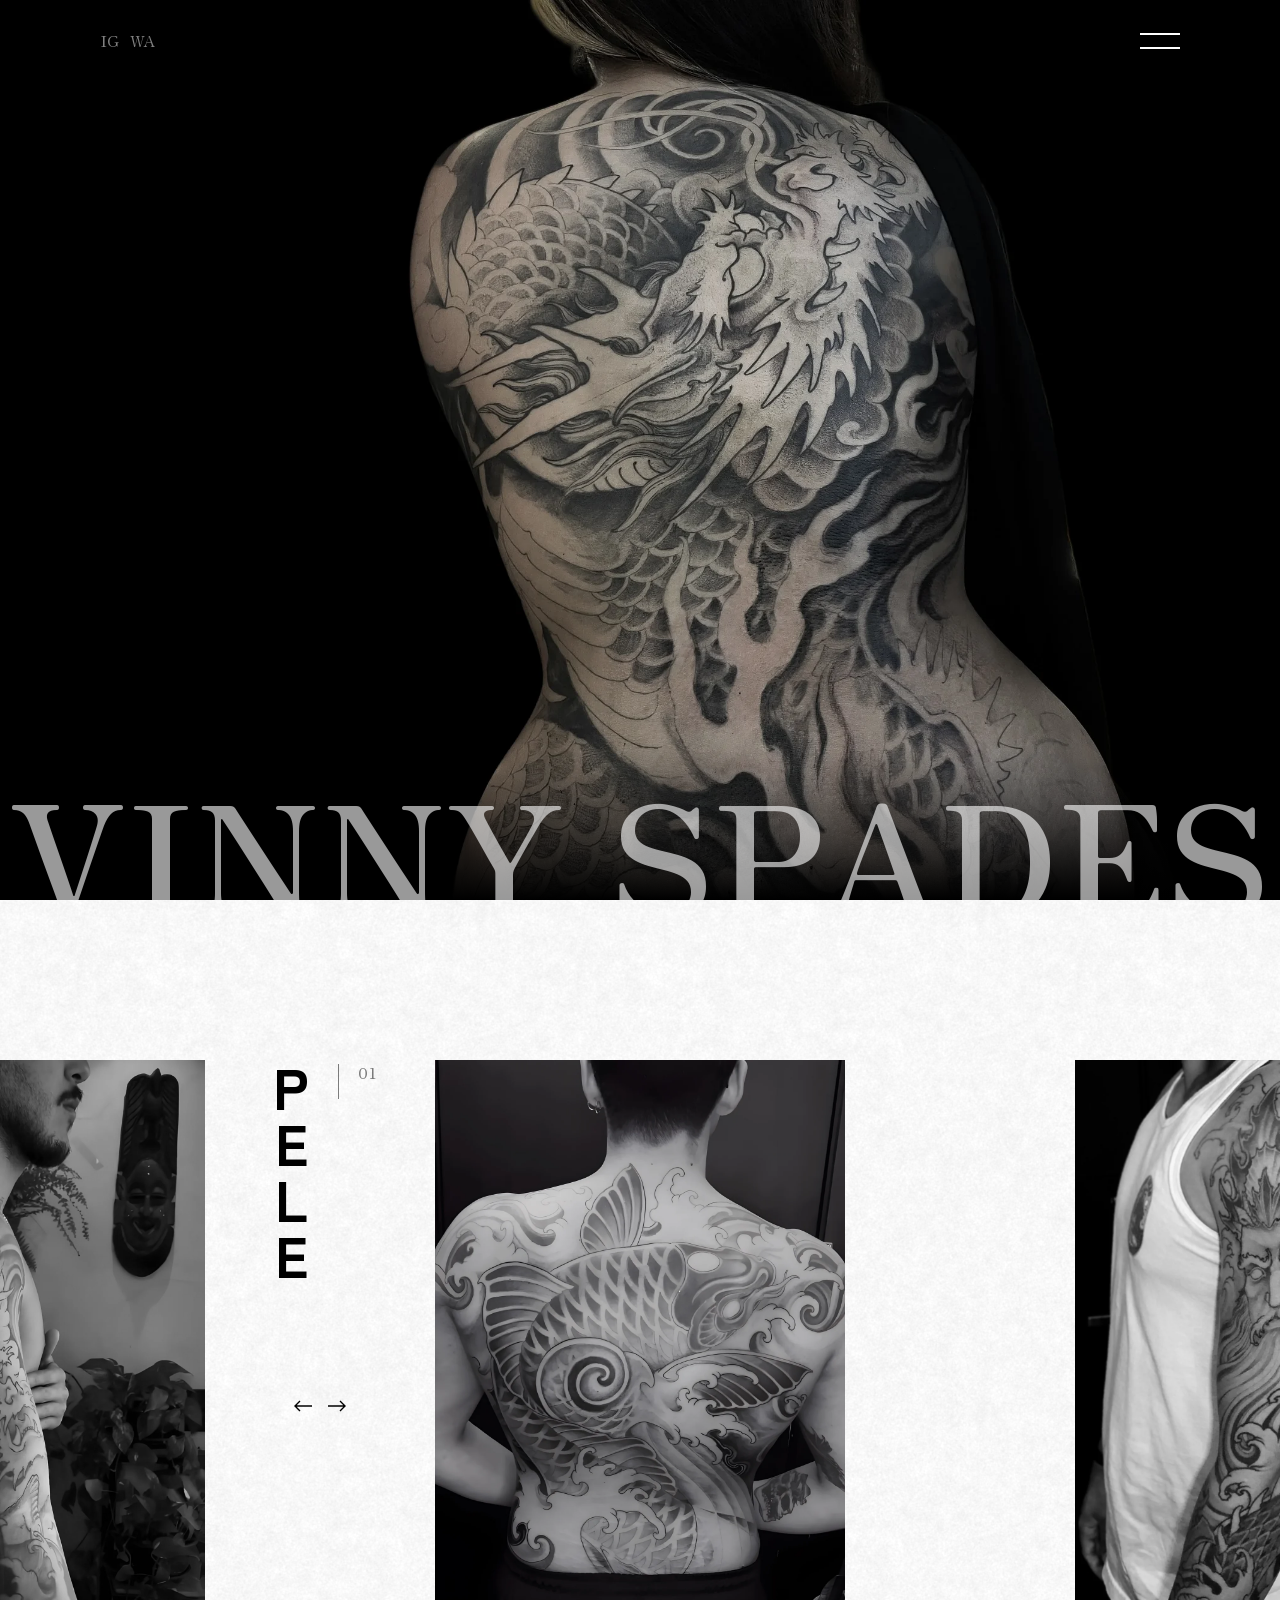
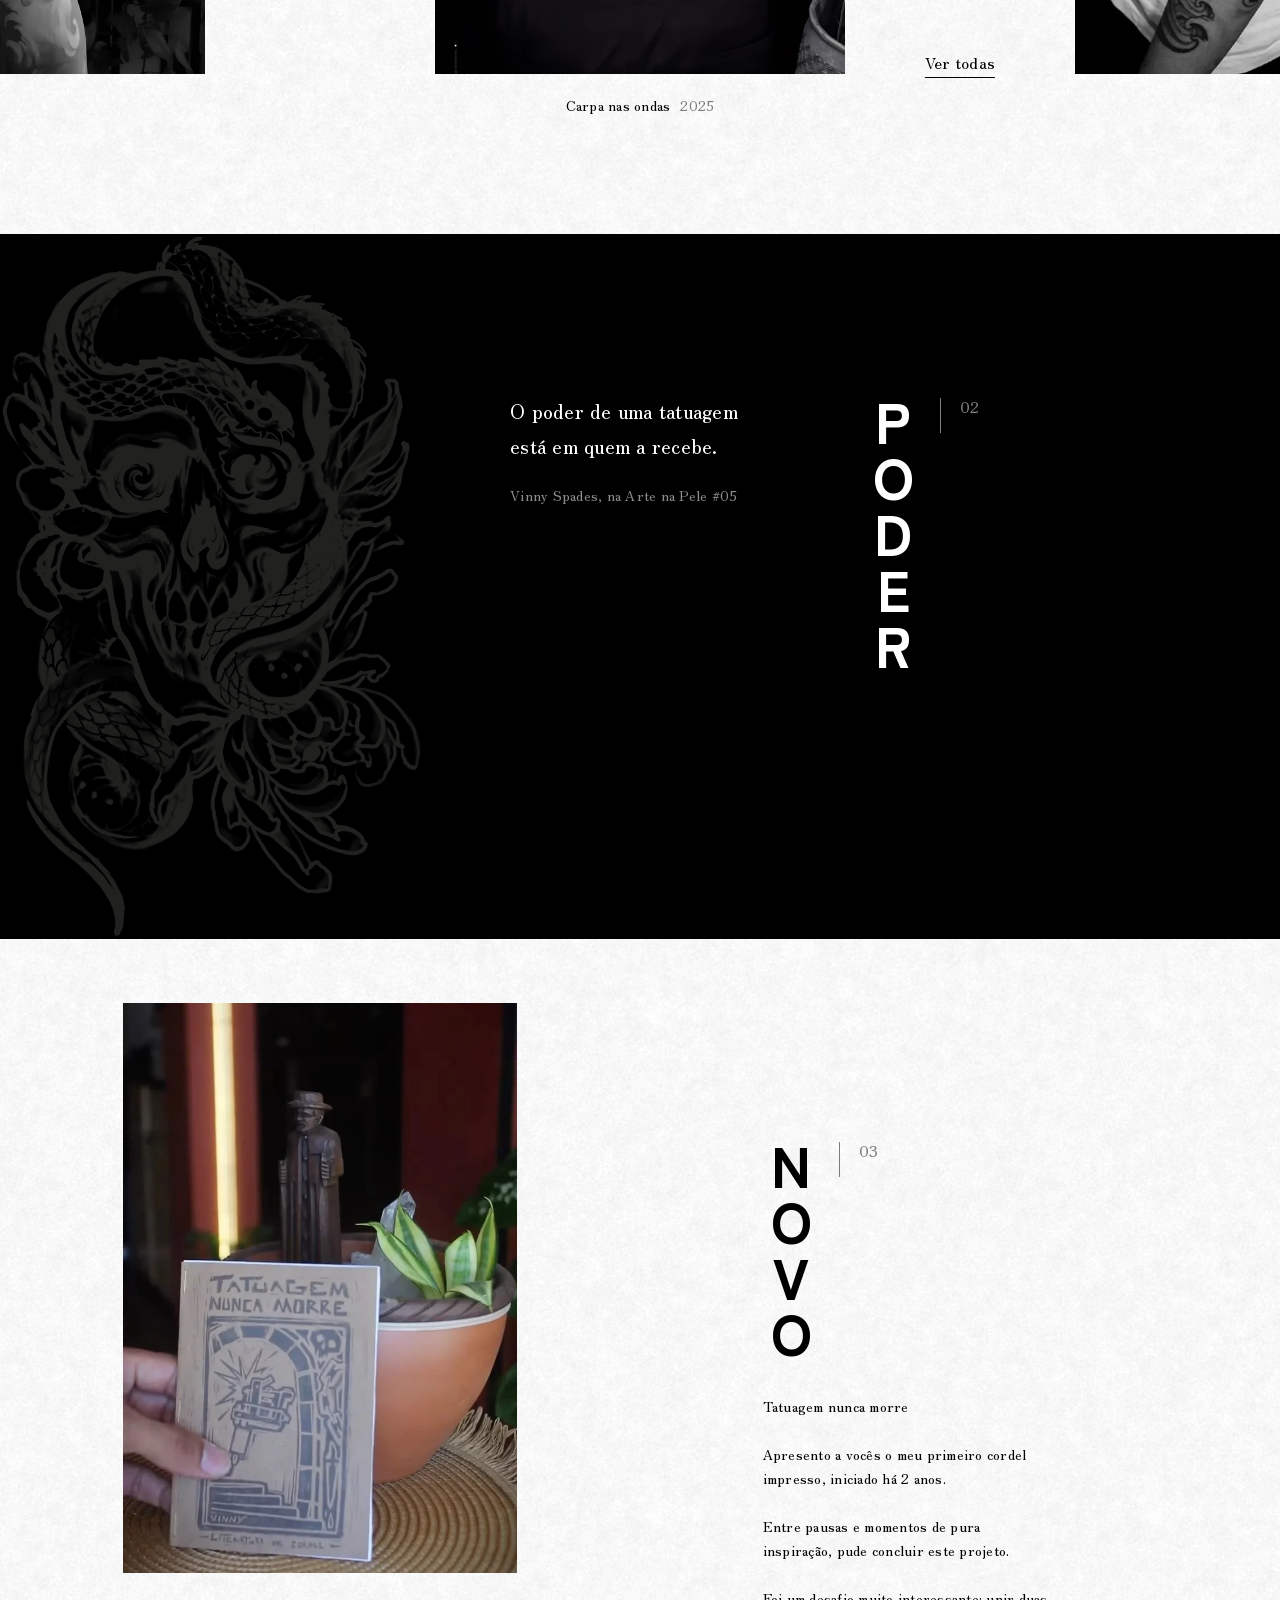
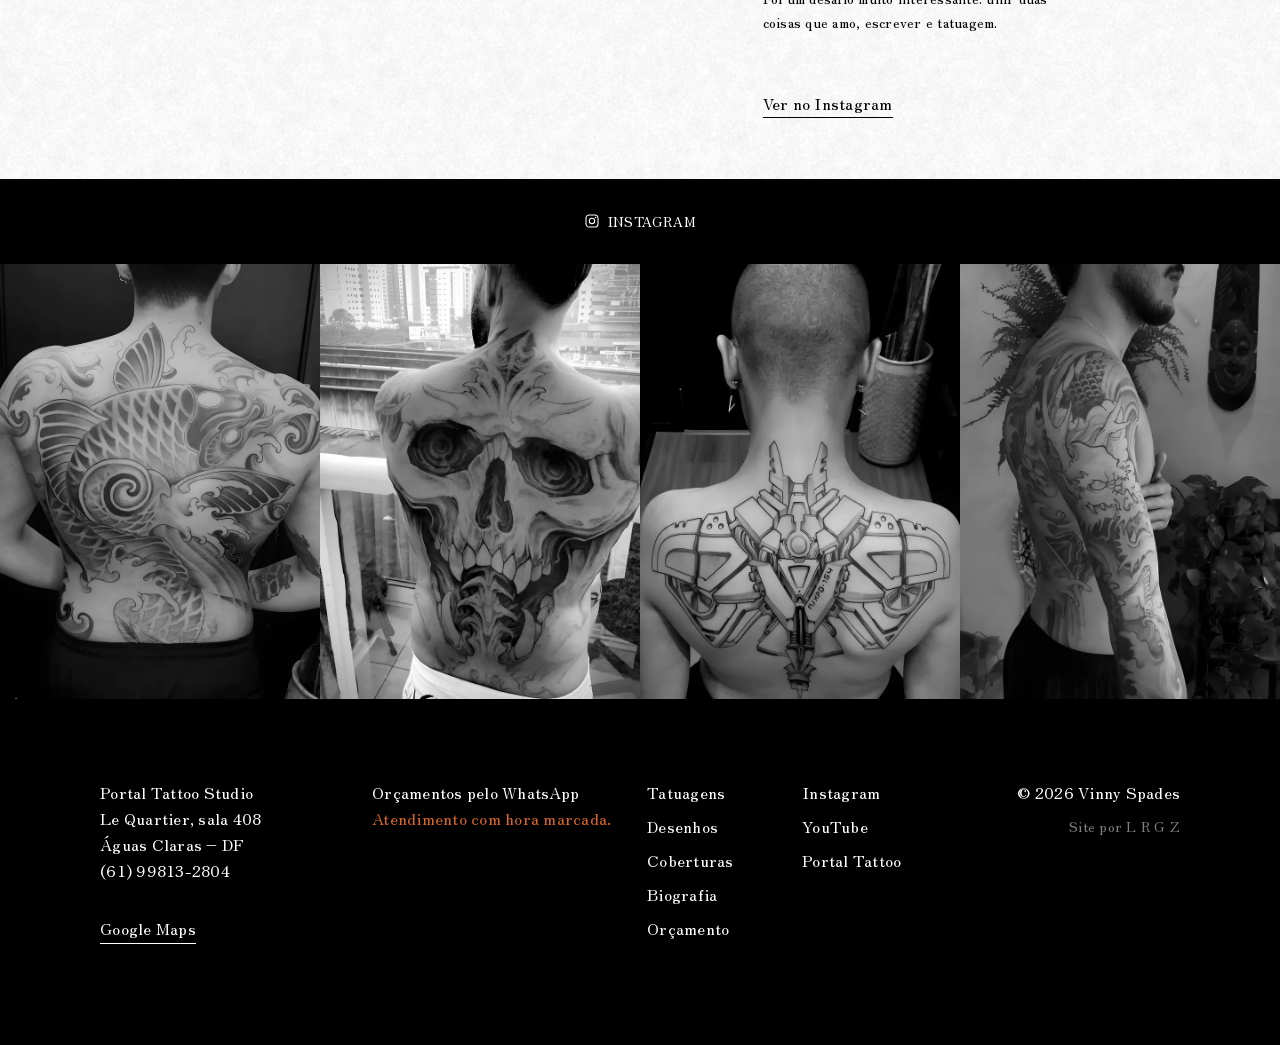
==== commit e0cba843: "v2: formato idêntico à Yellow Blaze (capa + páginas internas) com a identidade do Vinny Co-Authored-" ====
--- a/index.html
+++ b/index.html
@@ -2,243 +2,84 @@
 <html lang="pt-BR">
 <head>
 <meta charset="utf-8">
-<meta name="viewport" content="width=device-width, initial-scale=1, viewport-fit=cover">
-<title>Vinny Spades · Tatuagem oriental e fechamentos em Águas Claras, Brasília</title>
-<meta name="description" content="Vinny Spades, tatuador de oriental, blackwork e fechamentos de costas e braço. Fundador do Portal Tattoo Studio, em Águas Claras, Brasília-DF.">
-<meta name="robots" content="noindex, nofollow">
+<meta name="viewport" content="width=device-width,initial-scale=1,viewport-fit=cover">
+<title>Vinny Spades ♠ Tatuador em Águas Claras – DF</title>
+<meta name="description" content="Tatuagem oriental e blackwork, fechamentos de costas e braço. Vinny Spades, fundador do Portal Tattoo Studio, em Águas Claras – DF.">
+<meta name="robots" content="noindex,nofollow">
 <meta name="theme-color" content="#000000">
-<meta property="og:title" content="Vinny Spades · Tatuagem oriental e fechamentos">
-<meta property="og:description" content="Fechamentos de costas e braço, oriental e blackwork no Portal Tattoo Studio, Águas Claras-DF.">
+<meta property="og:type" content="website">
+<meta property="og:title" content="Vinny Spades ♠ Tatuador em Águas Claras – DF">
+<meta property="og:description" content="Tatuagem oriental e blackwork, fechamentos de costas e braço. Vinny Spades, fundador do Portal Tattoo Studio, em Águas Claras – DF.">
 <meta property="og:image" content="img/og.jpg">
-<meta property="og:type" content="website">
 <link rel="icon" href="favicon.svg" type="image/svg+xml">
 <link rel="apple-touch-icon" href="img/apple-touch.png">
-<link rel="preload" href="img/hero.webp" as="image" media="(min-width: 761px)">
-<link rel="preload" href="img/hero-m.webp" as="image" media="(max-width: 760px)">
-<link rel="preload" href="fonts/zenkakugothicnew-900-latin.woff2" as="font" type="font/woff2" crossorigin>
+<link rel="preload" href="fonts/zenoldmincho-700-latin.woff2" as="font" type="font/woff2" crossorigin>
 <link rel="preload" href="fonts/zenoldmincho-400-latin.woff2" as="font" type="font/woff2" crossorigin>
+<link rel="preload" as="image" href="img/h/hero.webp" media="(min-width:1024px), (orientation:landscape)">
+<link rel="preload" as="image" href="img/h/hero-m.webp" media="(max-width:1023px) and (orientation:portrait)">
 <link rel="stylesheet" href="css/fonts.css">
 <link rel="stylesheet" href="css/site.css">
 </head>
 <body>
-
-<header class="topo" id="topo">
-  <nav class="nav-l" aria-label="Seções"><a href="#fechamentos">Fechamentos</a><a href="#trabalhos">Trabalhos</a><a href="#spades">Spades</a></nav>
-  <a class="marca" href="#inicio" aria-label="Vinny Spades, início">Vinny <span class="naipe">♠</span> Spades</a>
-  <nav class="nav-r" aria-label="Contato"><a href="#sobre">Sobre</a><a href="#estudio">Estúdio</a><a class="nav-cta" href="#marcar">Orçamento</a></nav>
-  <button class="burger" id="burger" aria-label="Abrir menu" aria-expanded="false" aria-controls="gaveta"><span></span><span></span></button>
+<header class="topo transp">
+  <div class="wrap">
+    <div class="esq"><a href="https://www.instagram.com/vinnyspades/" target="_blank" rel="noopener">IG</a><a href="https://wa.me/5561998132804" target="_blank" rel="noopener">WA</a></div>
+    <a class="marca" href="./">Vinny<b>♠</b>Spades</a>
+    <button class="menuBtn" type="button" aria-label="Abrir menu" aria-expanded="false" aria-controls="menu"><span></span><span></span></button>
+  </div>
 </header>
-<div class="gaveta" id="gaveta" hidden>
-  <a href="#fechamentos">Fechamentos</a><a href="#trabalhos">Trabalhos</a><a href="#spades">Spades</a><a href="#coberturas">Coberturas</a><a href="#sobre">Sobre</a><a href="#estudio">Estúdio</a>
-  <a class="bt bt-claro" href="#marcar">Pedir orçamento</a>
-</div>
-
+<nav class="menu" id="menu" aria-label="Menu"><ul><li><a href="tatuagens.html">Tatuagens</a></li><li><a href="desenhos.html">Desenhos</a></li><li><a href="coberturas.html">Coberturas</a></li><li><a href="biografia.html">Biografia</a></li><li><a href="orcamento.html">Orçamento</a></li></ul></nav>
 <main>
-<section class="hero" id="inicio">
-  <h1 class="sr">Vinny Spades, tatuador de oriental e fechamentos em Águas Claras, Brasília</h1>
-  <div class="h-nome h-e" aria-hidden="true"><span class="h-pal">Vinny</span><span class="h-sub">Oriental · blackwork<br>fechamentos</span></div>
-  <figure class="h-fig">
-    <picture>
-      <source media="(max-width: 760px)" srcset="img/hero-m.webp">
-      <img src="img/hero.webp" alt="Fechamento de costas com dragão oriental entre nuvens e chamas, feito por Vinny Spades" width="1440" height="1800" fetchpriority="high">
-    </picture>
-  </figure>
-  <div class="h-nome h-d" aria-hidden="true"><span class="h-pal">Spades</span><span class="h-sub">Portal Tattoo Studio<br>Águas Claras · DF</span></div>
-  <div class="h-base">
-    <div class="bts"><a class="bt bt-claro" href="#marcar">Pedir orçamento</a><a class="bt bt-linha" href="#fechamentos">Ver trabalhos</a></div>
+<section class="hero" aria-label="Abertura">
+  <picture class="cam mono"><source media="(max-width:1023px) and (orientation:portrait)" srcset="img/h/hero-m.webp"><img src="img/h/hero.webp" alt="" width="2400" height="1500" fetchpriority="high"></picture>
+  <picture class="cam cor"><source media="(max-width:1023px) and (orientation:portrait)" srcset="img/h/hero-m.webp"><img src="img/h/hero.webp" alt="Fechamento de costas com dragão oriental, tatuagem de Vinny Spades" width="2400" height="1500"></picture>
+  <div class="desce"></div>
+  <h1>Vinny Spades</h1>
+</section>
+<section class="s1 papel obs" aria-label="Fechamentos">
+  <div class="lado"><div class="tit"><h2>Pele</h2><span class="num">01</span></div><div class="setas rv"><button class="ant" type="button" aria-label="Anterior"><svg viewBox="0 0 18 12" aria-hidden="true"><path d="M18 6H1M6 1L1 6l5 5" fill="none" stroke="currentColor" stroke-width="1.4"/></svg></button><button class="prox" type="button" aria-label="Próximo"><svg viewBox="0 0 18 12" aria-hidden="true"><path d="M0 6h17M12 1l5 5-5 5" fill="none" stroke="currentColor" stroke-width="1.4"/></svg></button></div></div>
+  <div class="car rv d2"><div class="slide l" aria-hidden="true"></div><div class="slide c"></div><div class="slide r" aria-hidden="true"></div><p class="leg"></p></div>
+  <div class="baixo"><div class="pag" aria-hidden="true"></div><a class="lk cta" href="tatuagens.html">Ver todas</a></div>
+</section>
+<section class="s2 obs" aria-label="O poder">
+  <div class="fundo" aria-hidden="true"><img src="img/orn/caveira-claro.webp" alt=""></div>
+  <div class="wrap">
+    <div class="tit"><h2>Poder</h2><span class="num">02</span></div>
+    <div class="tx rv"><p>O poder de uma tatuagem está em quem a recebe.</p><p class="ass">Vinny Spades, na Arte na Pele #05</p></div>
   </div>
 </section>
-
-<section class="sec papel" id="fechamentos">
-  <img class="orn orn-lat orn-e" src="img/orn/hannya-tinta.webp" alt="" aria-hidden="true">
-  <img class="orn orn-lat orn-d" src="img/orn/hannya-tinta.webp" alt="" aria-hidden="true">
-  <div class="cab rev">
-    <h2>Fechamentos</h2>
-    <p class="nota">costas e braços</p>
-  </div>
-  <p class="lead rev">“Fechamento de costas exige muito comprometimento das duas partes, cliente e tatuador.” São projetos desenhados para o corpo inteiro da peça, sessão a sessão, no traço oriental.</p>
-  <div class="car-ctl rev"><button class="seta" id="fPrev" aria-label="Fechamento anterior">←</button><span class="car-n" id="fN">1 / 8</span><button class="seta" id="fNext" aria-label="Próximo fechamento">→</button></div>
-  <div class="car" id="car" tabindex="0" aria-label="Fechamentos de costas e braço"></div>
-</section>
-
-<section class="sec preto mote" id="mote">
-  <img class="orn orn-mote orn-e" src="img/orn/caveira-claro.webp" alt="" aria-hidden="true">
-  <img class="orn orn-mote orn-d" src="img/orn/caveira-claro.webp" alt="" aria-hidden="true">
-  <div class="mote-in rev">
-    <p class="mote-frase">“O poder de uma tatuagem está em quem a recebe.”</p>
-    <p class="mote-ass">Vinny Spades, na revista Arte na Pele #05</p>
-  </div>
-</section>
-
-<section class="sec papel" id="trabalhos">
-  <img class="orn orn-cen" src="img/orn/caveira-tinta.webp" alt="" aria-hidden="true">
-  <div class="cab rev">
-    <h2>Trabalhos</h2>
-    <p class="nota">oriental e blackwork</p>
-  </div>
-  <div class="filtros rev" role="group" aria-label="Filtrar trabalhos">
-    <button class="on" data-f="todos" aria-pressed="true">Todos</button><button data-f="oriental" aria-pressed="false">Oriental</button><button data-f="blackwork" aria-pressed="false">Blackwork</button>
-  </div>
-  <div class="grade" id="grade"></div>
-  <div class="centro"><button class="bt bt-tinta" id="mais">Ver mais trabalhos</button></div>
-</section>
-
-<section class="sec preto" id="spades">
-  <img class="orn orn-canto orn-e" src="img/orn/hannya-claro.webp" alt="" aria-hidden="true">
-  <img class="orn orn-canto orn-d" src="img/orn/hannya-claro.webp" alt="" aria-hidden="true">
-  <div class="cab rev">
-    <h2>Spades <span class="naipe">♠</span></h2>
-    <p class="nota">a série</p>
-  </div>
-  <p class="lead rev">Spades é o nome dele e também uma série: cada tatuagem desenhada dentro do naipe de espadas e numerada, uma a uma. Uma homenagem ao avô pescador e jogador de baralho, um olho, uma caveira, um peixe.</p>
-  <div class="sp-grade" id="spGrade"></div>
-</section>
-
-<section class="sec papel" id="caderno">
-  <img class="orn orn-lat orn-e" src="img/orn/caveira-tinta.webp" alt="" aria-hidden="true">
-  <img class="orn orn-lat orn-d" src="img/orn/caveira-tinta.webp" alt="" aria-hidden="true">
-  <div class="cab rev">
-    <h2>Do caderno à pele</h2>
-    <p class="nota">desenho à mão</p>
-  </div>
-  <p class="lead rev">Antes da pele, o papel. O Vinny mantém um caderno só de crisântemos, pétala por pétala, e estuda ukiyo-e, art nouveau e xilogravura: linhas definidas e contraste forte, feitos para durar no corpo.</p>
-  <div class="cad">
-    <figure class="rev"><div class="fr"><img src="img/caderno/cad1.webp" alt="Crisântemos desenhados a lápis de cor no caderno do Vinny" width="900" height="1125"></div><figcaption>Caderno</figcaption></figure>
-    <figure class="rev"><div class="fr"><img src="img/caderno/pel1.webp" alt="Crisântemo oriental tatuado no braço" width="900" height="1125"></div><figcaption>Pele</figcaption></figure>
-    <figure class="rev"><div class="fr"><img src="img/caderno/cad2.webp" alt="Crisântemo laranja desenhado no caderno" width="900" height="1125"></div><figcaption>Caderno</figcaption></figure>
-    <figure class="rev"><div class="fr"><img src="img/caderno/pel2.webp" alt="Crisântemo em traço vermelho sendo tatuado" width="900" height="1125"></div><figcaption>Pele</figcaption></figure>
-  </div>
-</section>
-
-<section class="sec preto" id="coberturas">
-  <img class="orn orn-cen" src="img/orn/hannya-claro.webp" alt="" aria-hidden="true">
-  <div class="cab rev">
-    <h2>Coberturas</h2>
-    <p class="nota">antes e depois</p>
-  </div>
-  <p class="lead rev">“Cobrir uma tatuagem é sempre um desafio e deve ser encarado com muito respeito.” Antes de começar, ele marca uma conversa presencial para alinhar cada detalhe.</p>
-  <div class="cob" id="cob"></div>
-</section>
-
-<section class="sec papel" id="mundo">
-  <img class="orn orn-canto orn-e" src="img/orn/caveira-tinta.webp" alt="" aria-hidden="true">
-  <img class="orn orn-canto orn-d" src="img/orn/caveira-tinta.webp" alt="" aria-hidden="true">
-  <div class="cab rev">
-    <h2>Cicatrizadas</h2>
-    <p class="nota">pelo mundo</p>
-  </div>
-  <p class="lead rev">Tatuagens feitas no Portal, já curadas, mandadas pelos próprios clientes de onde estiverem.</p>
-  <div class="mundo" id="mundoG"></div>
-</section>
-
-<section class="sec preto sobre" id="sobre">
-  <img class="orn orn-lat orn-e" src="img/orn/hannya-claro.webp" alt="" aria-hidden="true">
-  <img class="orn orn-lat orn-d" src="img/orn/hannya-claro.webp" alt="" aria-hidden="true">
-  <div class="cab rev">
-    <h2>Vinny</h2>
-    <p class="nota">o artista</p>
-  </div>
-  <div class="sobre-in">
-    <figure class="sobre-foto rev"><img src="img/vinny.webp" alt="Retrato de Vinny Spades em preto e branco" width="1000" height="1250"></figure>
-    <div class="sobre-txt">
-      <p class="rev">Desenha desde pequeno e começou na ilustração digital. Em 2017, aos 17 anos, entrou na tatuagem em Brasília, primeiro tatuando amigos, depois como aprendiz do tatuador Tavares.</p>
-      <p class="rev">Fundou o Portal Tattoo Studio, em Águas Claras, onde atende hoje. Faz oriental, blackwork, fechamentos e coberturas, sempre com desenho exclusivo.</p>
-      <blockquote class="rev">“Os clientes são pessoas que precisam ser respeitadas em sua individualidade, pois cada um chega com uma ideia que deve ser traduzida em tatuagem.”</blockquote>
-      <ul class="fatos rev">
-        <li><b>Revelação</b><span>trabalho premiado na maior convenção da Bahia</span></li>
-        <li><b>Arte na Pele #05</b><span>a trajetória dele na revista da A’CRON</span></li>
-        <li><b>Como desenhar</b><span>série no YouTube sobre desenho oriental</span></li>
-        <li><b>Tatuagem nunca morre</b><span>o cordel que ele escreveu e imprimiu</span></li>
-      </ul>
+<section class="s3 papel obs" aria-label="Novo">
+  <div class="wrap">
+    <div class="foto rv"><img src="img/h/novo.webp" alt="Cordel impresso Tatuagem nunca morre, de Vinny Spades" width="900" height="1300"></div>
+    <div class="txt">
+      <div class="tit"><h2>Novo</h2><span class="num">03</span></div>
+      <div class="rte rv d2">
+        <p>Tatuagem nunca morre</p>
+        <p>Apresento a vocês o meu primeiro cordel impresso, iniciado há 2 anos.</p>
+        <p>Entre pausas e momentos de pura inspiração, pude concluir este projeto.</p>
+        <p>Foi um desafio muito interessante: unir duas coisas que amo, escrever e tatuagem.</p>
+      </div>
+      <a class="lk rv d2" href="https://www.instagram.com/p/Da3Dmlmu89S/" target="_blank" rel="noopener">Ver no Instagram</a>
     </div>
   </div>
 </section>
-
-<section class="sec papel" id="estudio">
-  <img class="orn orn-cen" src="img/orn/caveira-tinta.webp" alt="" aria-hidden="true">
-  <div class="cab rev">
-    <h2>Portal</h2>
-    <p class="nota">o estúdio</p>
+</main>
+<section class="insta" aria-label="Instagram">
+  <a class="barra" href="https://www.instagram.com/vinnyspades/" target="_blank" rel="noopener"><svg viewBox="0 0 24 24" aria-hidden="true"><rect x="3" y="3" width="18" height="18" rx="5" fill="none" stroke="currentColor" stroke-width="1.6"/><circle cx="12" cy="12" r="4" fill="none" stroke="currentColor" stroke-width="1.6"/><circle cx="17.3" cy="6.7" r="1.1" fill="currentColor"/></svg><span>Instagram</span></a>
+  <div class="fotos"><a href="https://www.instagram.com/vinnyspades/" target="_blank" rel="noopener" aria-label="Ver no Instagram"><img src="img/ig/1.webp" alt="Tatuagem de Vinny Spades" width="720" height="980"></a><a href="https://www.instagram.com/vinnyspades/" target="_blank" rel="noopener" aria-label="Ver no Instagram"><img src="img/ig/2.webp" alt="Tatuagem de Vinny Spades" width="720" height="980"></a><a href="https://www.instagram.com/vinnyspades/" target="_blank" rel="noopener" aria-label="Ver no Instagram"><img src="img/ig/3.webp" alt="Tatuagem de Vinny Spades" width="720" height="980"></a><a href="https://www.instagram.com/vinnyspades/" target="_blank" rel="noopener" aria-label="Ver no Instagram"><img src="img/ig/4.webp" alt="Tatuagem de Vinny Spades" width="720" height="980"></a></div>
+</section>
+<footer class="rod">
+  <div class="wrap">
+    <div class="end">
+      <p>Portal Tattoo Studio<br>Le Quartier, sala 408<br>Águas Claras – DF<br><a href="https://wa.me/5561998132804" target="_blank" rel="noopener">(61) 99813-2804</a></p>
+      <a class="lk" href="https://www.google.com/maps/search/?api=1&query=Portal+Tattoo+Studio+%C3%81guas+Claras" target="_blank" rel="noopener">Google Maps</a>
+    </div>
+    <div><p>Orçamentos pelo WhatsApp<br><span class="cor">Atendimento com hora marcada.</span></p></div>
+    <ul><li><a href="tatuagens.html">Tatuagens</a></li><li><a href="desenhos.html">Desenhos</a></li><li><a href="coberturas.html">Coberturas</a></li><li><a href="biografia.html">Biografia</a></li><li><a href="orcamento.html">Orçamento</a></li></ul>
+    <ul><li><a href="https://www.instagram.com/vinnyspades/" target="_blank" rel="noopener">Instagram</a></li><li><a href="https://www.youtube.com/results?search_query=Vinny+Spades+tattoo" target="_blank" rel="noopener">YouTube</a></li><li><a href="https://www.instagram.com/portaltattoostudio/" target="_blank" rel="noopener">Portal Tattoo</a></li></ul>
+    <div class="dir"><small>© 2026 Vinny Spades</small><a class="lrgz" href="https://lrgz.com.br" target="_blank" rel="noopener">Site por L R G Z</a></div>
   </div>
-  <p class="lead rev">Arcos de luz, plantas e privacidade, em Águas Claras. O Vinny fundou o Portal e divide o espaço com outros artistas.</p>
-  <div class="est-fotos">
-    <figure class="rev"><div class="fr"><img src="img/estudio/e1.webp" alt="Arco iluminado e plantas na entrada do Portal Tattoo Studio" width="1000" height="1250"></div></figure>
-    <figure class="rev"><div class="fr"><img src="img/estudio/e2.webp" alt="Sessão de tatuagem no salão do Portal" width="1000" height="1250"></div></figure>
-    <figure class="rev"><div class="fr"><img src="img/estudio/e3.webp" alt="Corredor em arco com luz quente no Portal" width="1000" height="1250"></div></figure>
-  </div>
-  <div class="est-info rev">
-    <div class="est-bloco">
-      <p class="est-rot">Endereço</p>
-      <p>Le Quartier · sala 408<br>Águas Claras · Brasília-DF</p>
-      <a class="bt bt-tinta" href="https://www.google.com/maps/search/?api=1&amp;query=Portal+Tattoo+Studio+Le+Quartier+%C3%81guas+Claras" target="_blank" rel="noopener">Como chegar</a>
-    </div>
-    <div class="est-bloco">
-      <p class="est-rot">No Google</p>
-      <p><b class="nota-g">5,0</b> em 241 avaliações</p>
-      <p class="depo">“Fiz minha primeira tatuagem elaborada e foi com o Vinny. Desde o início fui muito bem recepcionada, extremamente atencioso e cuidadoso em todo o processo.”<span>Samilla Pereira</span></p>
-    </div>
-  </div>
-</section>
-
-<section class="sec preto" id="marcar">
-  <img class="orn orn-lat orn-e" src="img/orn/caveira-claro.webp" alt="" aria-hidden="true">
-  <img class="orn orn-lat orn-d" src="img/orn/caveira-claro.webp" alt="" aria-hidden="true">
-  <div class="cab rev">
-    <h2>Orçamento</h2>
-    <p class="nota">como marcar</p>
-  </div>
-  <ol class="passos">
-    <li class="rev"><b>A ideia</b><span>Você conta o que quer, o local do corpo e o tamanho.</span></li>
-    <li class="rev"><b>A conversa</b><span>Ele responde pelo WhatsApp. Coberturas e fechamentos têm conversa presencial.</span></li>
-    <li class="rev"><b>O desenho</b><span>Arte exclusiva, feita para o seu corpo.</span></li>
-    <li class="rev"><b>A sessão</b><span>No Portal, em Águas Claras, com hora marcada.</span></li>
-  </ol>
-  <form class="form rev" id="form" novalidate>
-    <label class="campo"><span>Seu nome</span><input name="nome" autocomplete="name" required><em class="erro" id="erroNome" hidden>Escreva o seu nome para ele saber com quem fala.</em></label>
-    <fieldset class="campo"><legend>O que você quer</legend>
-      <div class="chips" id="chTema">
-        <label><input type="radio" name="tema" value="Oriental"><span>Oriental</span></label>
-        <label><input type="radio" name="tema" value="Fechamento de costas"><span>Fechamento de costas</span></label>
-        <label><input type="radio" name="tema" value="Fechamento de braço"><span>Fechamento de braço</span></label>
-        <label><input type="radio" name="tema" value="Blackwork"><span>Blackwork</span></label>
-        <label><input type="radio" name="tema" value="Série Spades"><span>Série Spades</span></label>
-        <label><input type="radio" name="tema" value="Ainda não sei"><span>Ainda não sei</span></label>
-      </div>
-    </fieldset>
-    <fieldset class="campo"><legend>É cobertura?</legend>
-      <div class="chips chips-2">
-        <label><input type="radio" name="cob" value="Não" checked><span>Não</span></label>
-        <label><input type="radio" name="cob" value="Sim"><span>Sim</span></label>
-      </div>
-    </fieldset>
-    <div class="duas">
-      <label class="campo"><span>Local do corpo</span><input name="local" placeholder="ex.: antebraço, costas"></label>
-      <label class="campo"><span>Tamanho</span>
-        <select name="tam"><option value="">Escolha</option><option>Até 10 cm</option><option>Médio, de 10 a 20 cm</option><option>Grande, acima de 20 cm</option><option>Fechamento</option></select></label>
-    </div>
-    <label class="campo"><span>Conte a sua ideia</span><textarea name="ideia" rows="4" placeholder="Tema, referências, o que ela significa para você"></textarea></label>
-    <label class="campo"><span>Disponibilidade</span>
-      <select name="disp"><option value="">Escolha</option><option>Dias de semana</option><option>Fins de semana</option><option>Qualquer dia</option></select></label>
-    <button class="bt bt-claro bt-env" type="submit">Enviar pelo WhatsApp</button>
-    <p class="form-nota">A mensagem abre pronta no WhatsApp do Vinny. É só enviar.</p>
-  </form>
-</section>
-</main>
-
-<footer class="rodape">
-  <p class="marca-r">Vinny <span class="naipe">♠</span> Spades</p>
-  <p>Portal Tattoo Studio · Le Quartier, sala 408 · Águas Claras · DF</p>
-  <p><a href="https://www.instagram.com/vinnyspades/" target="_blank" rel="noopener">Instagram</a> · <a href="https://wa.me/5561998132804" target="_blank" rel="noopener">WhatsApp</a> · <a href="https://www.instagram.com/portaltattoostudio/" target="_blank" rel="noopener">@portaltattoostudio</a></p>
-  <p class="credito">Site por <a href="https://lrgz.com.br">L R G Z</a></p>
 </footer>
-
-<div class="lb" id="lb" hidden role="dialog" aria-modal="true" aria-label="Trabalho ampliado">
-  <button class="lb-x" id="lbX" aria-label="Fechar">×</button>
-  <button class="lb-s lb-p" id="lbP" aria-label="Anterior">←</button>
-  <figure class="lb-fig"><img id="lbImg" alt=""><figcaption id="lbCap"></figcaption></figure>
-  <button class="lb-s lb-n" id="lbN" aria-label="Próximo">→</button>
-  <button class="bt bt-claro lb-quero" id="lbQuero">Quero uma assim</button>
-</div>
 
 <script src="js/dados.js"></script>
 <script src="js/main.js"></script>
--- a/css/site.css
+++ b/css/site.css
@@ -1,284 +1,300 @@
+/* Vinny Spades: formato Yellow Blaze (yellowblaze.net), identidade Vinny ♠ */
 :root{
-  --preto:#000;--papel:#f1efea;--tinta:#141210;--cinza:#8b867d;--cinza-c:#a8a397;--claro:#ebe8e1;--cor:#d8642a;
-  --gotico:'Zen Kaku Gothic New',system-ui,sans-serif;--mincho:'Zen Old Mincho','Hiragino Mincho ProN','Yu Mincho',Georgia,serif;
-  --ease:cubic-bezier(.16,.84,.32,1);--pad:clamp(20px,5vw,72px);
+  --cor:#d8642a;
+  --serif:'Zen Old Mincho','Hiragino Mincho ProN','Yu Mincho',Georgia,serif;
+  --gotica:'Zen Kaku Gothic New','Hiragino Sans','Yu Gothic',sans-serif;
+  --ease:cubic-bezier(.25,.46,.45,.94);
 }
-*,*::before,*::after{box-sizing:border-box}
+*,*::before,*::after{box-sizing:border-box;margin:0;padding:0}
 [hidden]{display:none!important}
-html{scroll-behavior:smooth;-webkit-text-size-adjust:100%}
-body{margin:0;background:var(--preto);color:var(--claro);font-family:var(--mincho);font-size:17px;line-height:1.75;-webkit-font-smoothing:antialiased;overflow-x:hidden}
+html{-webkit-text-size-adjust:100%}
+body{font-family:var(--serif);font-size:16px;line-height:1.5;color:#000;background:#000;-webkit-font-smoothing:antialiased}
 img{display:block;max-width:100%;height:auto;-webkit-user-drag:none}
-a{color:inherit}
-button{font:inherit;color:inherit;cursor:pointer}
+a{color:inherit;text-decoration:none}
+button{font:inherit;color:inherit;background:none;border:0;cursor:pointer}
+ul,ol{list-style:none}
 .sr{position:absolute;width:1px;height:1px;overflow:hidden;clip:rect(0 0 0 0);white-space:nowrap}
-.naipe{color:var(--cor)}
+.wrap{max-width:1280px;margin:0 auto;padding:0 16px}
+.papel{background:#fff url(../img/papel.png) repeat;background-size:500px}
+
+/* link sublinhado */
+.lk{display:inline-block;position:relative;font-size:1rem;letter-spacing:.015625rem;cursor:pointer}
+.lk::before{content:"";position:absolute;left:0;bottom:-.2rem;height:1px;width:100%;background:currentColor;transform-origin:right;transition:transform .3s cubic-bezier(.4,0,.2,1)}
+.lk:hover::before{transform:scaleX(0)}
 
 /* ---------- topo ---------- */
-.topo{position:fixed;inset:0 0 auto;z-index:50;display:grid;grid-template-columns:1fr auto 1fr;align-items:center;height:68px;padding:0 var(--pad);transition:background .4s var(--ease),border-color .4s var(--ease);border-bottom:1px solid transparent}
-.topo.sol{background:rgba(0,0,0,.94);border-color:rgba(235,232,225,.08)}
-.nav-l,.nav-r{display:flex;gap:30px;font-size:14px;letter-spacing:.06em}
-.nav-r{justify-content:flex-end}
-.nav-l a,.nav-r a{text-decoration:none;opacity:.78;transition:opacity .3s var(--ease)}
-.nav-l a:hover,.nav-r a:hover{opacity:1}
-.nav-cta{border-bottom:1px solid var(--cor);opacity:1!important}
-.marca{font-family:var(--mincho);font-weight:700;font-size:15px;letter-spacing:.28em;text-transform:uppercase;text-decoration:none;white-space:nowrap}
-.burger{display:none;justify-self:end;width:40px;height:40px;background:none;border:0;padding:0;position:relative}
-.burger span{position:absolute;left:8px;right:8px;height:1px;background:var(--claro);transition:transform .3s var(--ease)}
-.burger span:first-child{top:16px}.burger span:last-child{top:23px}
-.burger[aria-expanded=true] span:first-child{transform:translateY(3.5px) rotate(45deg)}
-.burger[aria-expanded=true] span:last-child{transform:translateY(-3.5px) rotate(-45deg)}
-.gaveta{position:fixed;inset:68px 0 0;z-index:49;background:#000;display:flex;flex-direction:column;align-items:center;justify-content:center;gap:22px;font-size:22px}
-.gaveta a{text-decoration:none}
-.gaveta .bt{margin-top:12px;font-size:15px}
-
-/* ---------- botões ---------- */
-.bts{display:flex;gap:14px;justify-content:center;flex-wrap:wrap}
-.bt{display:inline-flex;align-items:center;justify-content:center;min-height:50px;padding:0 30px;font-family:var(--gotico);font-weight:700;font-size:14px;letter-spacing:.12em;text-transform:uppercase;text-decoration:none;border:1px solid currentColor;background:none;transition:background .3s var(--ease),color .3s var(--ease),border-color .3s var(--ease),transform .3s var(--ease)}
-.bt:active{transform:translateY(1px)}
-.bt-claro{background:var(--claro);color:#000;border-color:var(--claro)}
-.bt-claro:hover{background:var(--cor);border-color:var(--cor);color:#fff}
-.bt-linha{color:var(--claro);border-color:rgba(235,232,225,.55)}
-.bt-linha:hover{border-color:var(--claro);background:rgba(235,232,225,.08)}
-.bt-tinta{color:var(--tinta);border-color:var(--tinta)}
-.bt-tinta:hover{background:var(--tinta);color:var(--papel)}
-
-/* ---------- hero ---------- */
-.hero{position:relative;height:100vh;height:100svh;min-height:600px;background:#000;display:grid;grid-template-columns:1fr auto 1fr;align-items:center;overflow:hidden}
-.h-fig{margin:0;height:100%;width:min(80vh,80svh,56vw);position:relative;grid-column:2;
-  -webkit-mask-image:linear-gradient(to bottom,transparent 0,#000 9%,#000 70%,transparent 97%);mask-image:linear-gradient(to bottom,transparent 0,#000 9%,#000 70%,transparent 97%)}
-.h-fig picture,.h-fig img{width:100%;height:100%}
-.h-fig img{object-fit:cover;object-position:50% 30%;filter:brightness(.05) contrast(1.2);transform:scale(1.035);animation:acende 1.7s var(--ease) .1s forwards}
-@keyframes acende{to{filter:brightness(1) contrast(1);transform:scale(1)}}
-.h-nome{display:flex;flex-direction:column;align-items:center;text-align:center;gap:18px;opacity:0;animation:surge .8s var(--ease) .1s forwards}
-.h-pal{font-family:var(--gotico);font-weight:900;font-size:clamp(44px,5vw,104px);line-height:.9;letter-spacing:.02em;text-transform:uppercase;color:var(--claro)}
-.h-sub{font-size:14px;letter-spacing:.08em;line-height:1.7;color:var(--cinza-c)}
-.h-base{position:absolute;left:0;right:0;bottom:clamp(28px,5vh,56px);opacity:0;animation:surge .8s var(--ease) .1s forwards}
-@keyframes surge{from{opacity:0;transform:translateY(10px)}to{opacity:1;transform:none}}
-
-/* ---------- seções ---------- */
-.sec{position:relative;overflow:hidden;padding:clamp(84px,11vw,150px) var(--pad)}
-.sec>*:not(.orn){position:relative;z-index:1}
-.papel{background:var(--papel) url(../img/grao.png);background-blend-mode:multiply;color:var(--tinta)}
-.preto{background:#000;color:var(--claro)}
-.cab{display:flex;align-items:center;justify-content:center;gap:22px;margin:0 auto clamp(26px,3vw,40px);text-align:center}
-.cab h2{margin:0;font-family:var(--gotico);font-weight:900;font-size:clamp(40px,6vw,84px);line-height:1;letter-spacing:.01em;text-wrap:balance}
-.cab .nota{margin:0;padding-left:22px;border-left:1px solid currentColor;font-size:15px;letter-spacing:.06em;color:var(--cinza);line-height:1.3;text-align:left;white-space:nowrap}
-.preto .cab .nota{color:var(--cinza-c)}
-.lead{max-width:660px;margin:0 auto clamp(40px,5vw,64px);text-align:center;text-wrap:balance}
-.papel .lead{color:#3b3731}
-.preto .lead{color:#c9c5bc}
-.centro{text-align:center;margin-top:44px}
-.fr{overflow:hidden;aspect-ratio:4/5;background:#1a1816}
-.fr img{width:100%;height:100%;object-fit:cover}
-figure{margin:0}
-figcaption{font-size:14px;letter-spacing:.06em;margin-top:12px;text-align:center}
-.papel figcaption{color:#5a554d}
-.preto figcaption{color:var(--cinza-c)}
-
-/* adornos */
-.orn{position:absolute;z-index:0;pointer-events:none;user-select:none;opacity:.09;height:auto}
-.preto .orn{opacity:.07}
-.orn-d{transform:scaleX(-1)}
-.orn-lat{width:clamp(220px,24vw,380px);top:50%;margin-top:calc(clamp(220px,24vw,380px) * -.6);
-  -webkit-mask-image:linear-gradient(to bottom,transparent,#000 22%,#000 78%,transparent);mask-image:linear-gradient(to bottom,transparent,#000 22%,#000 78%,transparent)}
-.orn-lat.orn-e{left:-6vw;-webkit-mask-image:linear-gradient(to right,#000 40%,transparent),linear-gradient(to bottom,transparent,#000 22%,#000 78%,transparent);-webkit-mask-composite:source-in;mask-image:linear-gradient(to right,#000 40%,transparent),linear-gradient(to bottom,transparent,#000 22%,#000 78%,transparent);mask-composite:intersect}
-.orn-lat.orn-d{right:-6vw;-webkit-mask-image:linear-gradient(to right,#000 40%,transparent),linear-gradient(to bottom,transparent,#000 22%,#000 78%,transparent);-webkit-mask-composite:source-in;mask-image:linear-gradient(to right,#000 40%,transparent),linear-gradient(to bottom,transparent,#000 22%,#000 78%,transparent);mask-composite:intersect}
-.orn-cen{width:clamp(260px,30vw,460px);left:50%;top:clamp(40px,5vw,70px);margin-left:calc(clamp(260px,30vw,460px) / -2);opacity:.06;
-  -webkit-mask-image:linear-gradient(to bottom,transparent,#000 25%,#000 45%,transparent 85%);mask-image:linear-gradient(to bottom,transparent,#000 25%,#000 45%,transparent 85%)}
-.orn-canto{width:clamp(200px,20vw,320px);bottom:5%;
-  -webkit-mask-image:linear-gradient(to top,transparent,#000 30%,#000 70%,transparent);mask-image:linear-gradient(to top,transparent,#000 30%,#000 70%,transparent)}
-.orn-canto.orn-e{left:-3vw}.orn-canto.orn-d{right:-3vw}
+.topo{position:fixed;z-index:30;top:0;left:0;width:100%;height:5rem;color:#fff;background:#000;transition:background-color 2s var(--ease),height .75s var(--ease)}
+.topo.transp{background:transparent}
+.topo.ativo{height:50px;background:#000}
+.topo .wrap{height:100%;display:grid;grid-template-columns:1fr auto 1fr;align-items:center;max-width:none;padding:0 100px}
+.topo .esq{display:flex;gap:10px;font-size:1rem;letter-spacing:.015625rem}
+.topo .esq a{opacity:.5;transition:opacity .15s linear}
+.topo .esq a:hover{opacity:1}
+.marca{font-weight:700;font-size:1rem;line-height:1;letter-spacing:.03125rem;text-transform:uppercase;white-space:nowrap;transition:opacity 2s var(--ease)}
+.marca:hover{opacity:.5;transition-duration:.15s}
+.marca b{color:var(--cor);font-weight:400;margin:0 .3em}
+.topo.transp .marca{opacity:0;pointer-events:none}
+.topo.transp.ativo .marca{opacity:1;pointer-events:auto}
+.menuBtn{justify-self:end;width:2.5rem;height:30px;position:relative}
+.menuBtn span{position:absolute;left:0;width:100%;height:2px;background:#fff;transition:top .15s .3s,bottom .15s .3s,transform .3s var(--ease),opacity .15s}
+.menuBtn span:first-child{top:8px}.menuBtn span:last-child{bottom:6px}
+.menuBtn:hover span{opacity:.5}
+.menuBtn.aberto span{transition:top .15s,bottom .15s,transform .3s .15s var(--ease)}
+.menuBtn.aberto span:first-child{top:calc(50% - 1px);transform:rotate(45deg) scaleX(.7)}
+.menuBtn.aberto span:last-child{bottom:calc(50% - 1px);transform:rotate(-45deg) scaleX(.7)}
+
+/* menu em tela cheia */
+.menu{position:fixed;z-index:25;inset:0;background:#000;display:flex;align-items:center;justify-content:center;opacity:0;visibility:hidden;transition:opacity .5s .2s,visibility 0s .7s}
+.menu.on{opacity:1;visibility:visible;transition:opacity .5s,visibility 0s}
+.menu ul{text-align:center}
+.menu li{font-size:3.5rem;font-weight:700;letter-spacing:.0625rem;line-height:1.5;margin-bottom:.25rem;color:#fff;opacity:0;transform:translateY(2rem);transition:opacity .5s,transform .5s}
+.menu.on li{opacity:1;transform:none;transition:opacity 1.2s,transform 1.2s}
+.menu.on li:nth-child(1){transition-delay:.35s}.menu.on li:nth-child(2){transition-delay:.425s}
+.menu.on li:nth-child(3){transition-delay:.5s}.menu.on li:nth-child(4){transition-delay:.575s}
+.menu.on li:nth-child(5){transition-delay:.65s}.menu.on li:nth-child(6){transition-delay:.725s}
+.menu li a{display:block;opacity:.5;transition:opacity .15s linear}
+.menu li a:hover,.menu li a:focus-visible,.menu li a[aria-current]{opacity:1}
+
+/* ---------- abertura ---------- */
+.hero{position:relative;height:100vh;height:100svh;min-height:520px;overflow:hidden;background:#000}
+.hero .cam{position:absolute;inset:0}
+.hero img{width:100%;height:100%;object-fit:cover;object-position:62% 30%}
+.hero .mono{opacity:0;transform:scale(1.05);filter:grayscale(1);transition:opacity 3.2s,transform 12s}
+.hero .cor{opacity:0;transform:scale(1.05);transition:opacity 6s 1.2s,transform 12s}
+.hero.on .mono,.hero.on .cor{opacity:1;transform:none}
+.hero h1{position:absolute;z-index:20;left:0;width:100%;bottom:-1.1vw;text-align:center;white-space:nowrap;font-weight:700;font-size:12.3vw;line-height:.8;letter-spacing:.01em;color:#fff;text-transform:uppercase;opacity:0;transition:opacity 3s 1.2s}
+.hero.on h1{opacity:.6}
+.hero .desce{position:absolute;z-index:10;left:0;right:0;bottom:0;height:150px;background:linear-gradient(0deg,#000,transparent)}
+
+/* ---------- títulos de seção ---------- */
+.tit{display:inline-flex;align-items:flex-start}
+.tit h2{font-family:var(--gotica);font-weight:900;font-size:3.5rem;line-height:1;letter-spacing:0;writing-mode:vertical-rl;text-orientation:upright;text-transform:uppercase}
+.tit .num{position:relative;padding-left:1.25rem;margin-left:1.25rem;opacity:.5;font-size:1rem}
+.tit .num::before{content:"";position:absolute;left:0;top:4px;width:1px;height:35px;background:currentColor;transform-origin:top;transform:scaleY(0);transition:transform 1s .3s var(--ease)}
+.vis .tit .num::before{transform:scaleY(1)}
 
 /* entrada ao rolar */
-.rev{opacity:0;transform:translateY(14px);transition:opacity .7s var(--ease),transform .7s var(--ease)}
-.rev.vis{opacity:1;transform:none}
-
-/* ---------- fechamentos ---------- */
-.car-ctl{display:flex;align-items:center;justify-content:center;gap:26px;margin-bottom:30px}
-.seta{width:54px;height:44px;background:none;border:1px solid rgba(20,18,16,.35);font-size:18px;transition:background .3s var(--ease),color .3s var(--ease)}
-.seta:hover{background:var(--tinta);color:var(--papel)}
-.car-n{font-size:14px;letter-spacing:.1em;color:#5a554d;min-width:52px;text-align:center}
-.car{display:flex;gap:clamp(18px,3vw,48px);overflow-x:auto;overflow-y:hidden;scroll-snap-type:x mandatory;scrollbar-width:none;margin:0 calc(var(--pad) * -1);padding:0 calc(50vw - clamp(150px,19vw,280px)) 6px;outline:0}
-.car::-webkit-scrollbar{display:none}
-.slide{flex:0 0 clamp(300px,38vw,560px);scroll-snap-align:center;margin:0;transition:opacity .5s var(--ease)}
-.slide:not(.at){opacity:.4}
-.slide .fr{aspect-ratio:3/4;background:#111}
-.slide figcaption b{display:block;font-family:var(--gotico);font-weight:700;font-size:17px;letter-spacing:.04em;color:var(--tinta)}
-
-/* ---------- mote ---------- */
-.mote{padding-top:clamp(110px,14vw,190px);padding-bottom:clamp(110px,14vw,190px);text-align:center}
-.orn-mote{width:clamp(260px,30vw,500px);top:50%;transform:translateY(-50%);opacity:.08}
-.orn-mote.orn-e{left:-4vw}.orn-mote.orn-d{right:-4vw;transform:translateY(-50%) scaleX(-1)}
-.orn-mote{-webkit-mask-image:linear-gradient(to bottom,transparent,#000 20%,#000 80%,transparent);mask-image:linear-gradient(to bottom,transparent,#000 20%,#000 80%,transparent)}
-.mote-frase{margin:0 auto;max-width:900px;font-family:var(--gotico);font-weight:900;font-size:clamp(30px,4.4vw,62px);line-height:1.2;text-wrap:balance}
-.mote-ass{margin:26px 0 0;font-size:15px;letter-spacing:.06em;color:var(--cinza-c)}
-
-/* ---------- trabalhos ---------- */
-.filtros{display:flex;justify-content:center;gap:10px;margin-bottom:40px;flex-wrap:wrap}
-.filtros button{min-height:44px;padding:0 22px;background:none;border:1px solid rgba(20,18,16,.3);font-family:var(--gotico);font-weight:700;font-size:13px;letter-spacing:.12em;text-transform:uppercase;transition:background .3s var(--ease),color .3s var(--ease),border-color .3s var(--ease)}
-.filtros button:hover{border-color:var(--tinta)}
-.filtros button.on{background:var(--tinta);color:var(--papel);border-color:var(--tinta)}
-.grade{display:grid;grid-template-columns:repeat(4,1fr);gap:clamp(8px,1.2vw,18px);max-width:1320px;margin:0 auto}
-.item{position:relative;background:none;border:0;padding:0;display:block;overflow:hidden;aspect-ratio:4/5}
-.item img{width:100%;height:100%;object-fit:cover;transition:transform .5s var(--ease),filter .5s var(--ease)}
-.item:hover img{transform:scale(1.035)}
-.item span{position:absolute;left:0;right:0;bottom:0;padding:30px 12px 12px;background:linear-gradient(transparent,rgba(0,0,0,.72));color:#f1efea;font-size:13px;letter-spacing:.05em;text-align:center;opacity:0;transition:opacity .3s var(--ease)}
-.item:hover span,.item:focus-visible span{opacity:1}
-
-/* ---------- spades ---------- */
-.sp-grade{display:grid;grid-template-columns:repeat(3,1fr);gap:clamp(10px,1.6vw,24px);max-width:980px;margin:0 auto}
-.sp-grade figure{cursor:pointer}
-.sp-grade figcaption{font-family:var(--gotico);font-weight:700;letter-spacing:.14em}
-.sp-grade .fr img{transition:transform .5s var(--ease)}
-.sp-grade figure:hover .fr img{transform:scale(1.035)}
-
-/* ---------- caderno ---------- */
-.cad{display:grid;grid-template-columns:repeat(4,1fr);gap:clamp(10px,1.4vw,22px);max-width:1240px;margin:0 auto}
-.cad figcaption{font-family:var(--gotico);font-weight:700;letter-spacing:.14em;text-transform:uppercase;font-size:12px}
-
-/* ---------- coberturas ---------- */
-.cob{display:grid;grid-template-columns:repeat(3,1fr);gap:clamp(18px,2.6vw,40px);max-width:1240px;margin:0 auto}
-.par{display:grid;grid-template-columns:1fr 1fr;gap:6px}
-.par figcaption{margin-top:8px;font-family:var(--gotico);font-weight:700;letter-spacing:.14em;text-transform:uppercase;font-size:12px}
-.par-t{grid-column:1/-1;text-align:center;margin:14px 0 0;font-size:15px;color:var(--claro)}
-
-/* ---------- mundo ---------- */
-.mundo{display:grid;grid-template-columns:repeat(4,1fr);gap:clamp(10px,1.4vw,22px);max-width:1240px;margin:0 auto}
-.mundo figcaption b{display:block;font-family:var(--gotico);font-weight:700;font-size:16px;color:var(--tinta);letter-spacing:.03em}
-
-/* ---------- sobre ---------- */
-.sobre-in{display:grid;grid-template-columns:minmax(0,440px) minmax(0,560px);gap:clamp(36px,6vw,96px);justify-content:center;align-items:center;max-width:1200px;margin:0 auto}
-.sobre-foto img{width:100%;aspect-ratio:4/5;object-fit:cover}
-.sobre-txt p{margin:0 0 18px;color:#d6d2c9}
-.sobre-txt blockquote{margin:26px 0;padding:0 0 0 22px;border-left:2px solid var(--cor);font-size:19px;line-height:1.6;color:var(--claro)}
-.fatos{list-style:none;margin:30px 0 0;padding:0;display:grid;grid-template-columns:1fr 1fr;gap:22px 30px}
-.fatos li{border-top:1px solid rgba(235,232,225,.18);padding-top:14px}
-.fatos b{display:block;font-family:var(--gotico);font-weight:700;font-size:16px;letter-spacing:.02em}
-.fatos span{display:block;font-size:14px;line-height:1.55;color:var(--cinza-c);margin-top:4px}
-
-/* ---------- estúdio ---------- */
-.est-fotos{display:grid;grid-template-columns:repeat(3,1fr);gap:clamp(10px,1.4vw,22px);max-width:1100px;margin:0 auto}
-.est-info{display:grid;grid-template-columns:1fr 1fr;gap:clamp(30px,5vw,80px);max-width:900px;margin:clamp(44px,5vw,70px) auto 0;text-align:center}
-.est-bloco p{margin:0 0 14px}
-.est-rot{font-family:var(--gotico);font-weight:700;font-size:12px;letter-spacing:.16em;text-transform:uppercase;color:#5a554d}
-.nota-g{font-family:var(--gotico);font-weight:900;font-size:22px}
-.depo{font-size:15px;line-height:1.65;color:#3b3731}
-.depo span{display:block;margin-top:8px;font-size:13px;letter-spacing:.06em;color:#5a554d}
-
-/* ---------- marcar ---------- */
-.passos{list-style:none;padding:0;margin:0 auto clamp(50px,6vw,80px);max-width:1100px;display:grid;grid-template-columns:repeat(4,1fr);gap:clamp(14px,2vw,30px);counter-reset:p;text-align:center}
-.passos li{border-top:1px solid rgba(235,232,225,.22);padding-top:20px}
-.passos b{display:block;font-family:var(--gotico);font-weight:700;font-size:18px;margin-bottom:6px}
-.passos span{display:block;font-size:15px;line-height:1.6;color:var(--cinza-c)}
-.form{max-width:680px;margin:0 auto;display:grid;gap:24px}
-.campo{display:grid;gap:9px;border:0;margin:0;padding:0;min-width:0}
-.campo>span,.campo legend{font-family:var(--gotico);font-weight:700;font-size:12px;letter-spacing:.16em;text-transform:uppercase;color:var(--cinza-c);padding:0;margin-bottom:9px}
-.campo input:not([type=radio]),.campo select,.campo textarea{width:100%;min-height:52px;padding:12px 16px;background:#0d0c0b;border:1px solid rgba(235,232,225,.22);border-radius:0;color:var(--claro);font:inherit;font-size:16px;transition:border-color .3s var(--ease)}
-.campo textarea{resize:vertical;min-height:120px}
-.campo select{-webkit-appearance:none;appearance:none;background-image:linear-gradient(45deg,transparent 50%,#a8a397 50%),linear-gradient(135deg,#a8a397 50%,transparent 50%);background-position:calc(100% - 22px) 50%,calc(100% - 16px) 50%;background-size:6px 6px;background-repeat:no-repeat}
-.campo input:focus,.campo select:focus,.campo textarea:focus{outline:0;border-color:var(--claro)}
-.campo ::placeholder{color:#6d685f}
-.erro{font-style:normal;font-size:14px;color:#f08a5b}
-.chips{display:flex;flex-wrap:wrap;gap:8px}
-.chips label{position:relative}
-.chips input{position:absolute;opacity:0;inset:0;margin:0;cursor:pointer}
-.chips span{display:inline-flex;align-items:center;min-height:44px;padding:0 18px;border:1px solid rgba(235,232,225,.28);font-size:15px;transition:background .3s var(--ease),color .3s var(--ease),border-color .3s var(--ease)}
-.chips input:checked+span{background:var(--claro);color:#000;border-color:var(--claro)}
-.chips input:focus-visible+span{outline:1px solid var(--cor);outline-offset:2px}
-.duas{display:grid;grid-template-columns:1fr 1fr;gap:18px}
-.bt-env{width:100%;min-height:58px;font-size:15px}
-.form-nota{margin:-8px 0 0;text-align:center;font-size:14px;color:var(--cinza-c)}
-.aviso{margin:0;text-align:center;font-size:15px;color:var(--cor)}
+.rv{opacity:0;transform:translateY(2rem);transition:opacity 1.2s var(--ease),transform 1.2s var(--ease)}
+.vis .rv{opacity:1;transform:none}
+.vis .rv.d2{transition-delay:.3s}
+
+/* ---------- 01 carrossel ---------- */
+.s1{position:relative;overflow:hidden;padding:10rem 0}
+.car{position:relative;height:48vw}
+.slide{position:absolute;top:0;width:32vw;height:48vw;background:#000;overflow:hidden}
+.slide img{position:absolute;inset:0;width:100%;height:100%;object-fit:cover;transition:opacity .7s var(--ease)}
+.slide.l{left:calc(50% - 66vw)}.slide.c{left:calc(50% - 16vw)}.slide.r{left:calc(50% + 34vw)}
+.slide.l img,.slide.r img{filter:grayscale(1)}
+.slide.l,.slide.r{cursor:pointer}
+.s1 .lado{position:absolute;z-index:2;top:10rem;left:calc(50% - 34vw);width:18vw;display:flex;flex-direction:column;align-items:center}
+.s1 .setas{display:flex;gap:6px;margin-top:110px}
+.s1 .setas button{width:28px;height:24px;display:grid;place-items:center;transition:opacity .15s}
+.s1 .setas button:hover{opacity:.5}
+.s1 .setas svg{width:18px;height:12px}
+.s1 .cta{position:absolute;bottom:10rem;left:calc(50% + 25vw);transform:translateX(-50%);white-space:nowrap}
+.s1 .leg{position:absolute;left:0;right:0;bottom:-2.6rem;text-align:center;font-size:.875rem;letter-spacing:.015625rem}
+.s1 .leg span{opacity:.5;margin-left:.7em}
+.s1 .baixo{display:contents}
+.pag{display:none}
+
+/* ---------- 02 faixa preta ---------- */
+.s2{position:relative;overflow:hidden;background:#000;color:#fff;padding:10rem 0}
+.s2 .fundo{position:absolute;left:0;top:0;bottom:0;width:50%;max-width:42rem;opacity:0;transform:scale(1.05);transition:opacity 2s,transform 12s}
+.s2.vis .fundo{opacity:.14;transform:none}
+.s2 .fundo img{width:100%;height:100%;object-fit:contain;object-position:left center}
+.s2 .wrap{position:relative;display:grid;grid-template-columns:repeat(3,1fr);min-height:385px}
+.s2 .tx{grid-column:2;grid-row:1;max-width:260px;margin:0 auto;font-size:1.25rem;line-height:1.72;letter-spacing:.015625rem}
+.s2 .tx p+p{margin-top:1.4em}
+.s2 .tx .ass{font-size:.875rem;opacity:.55}
+.s2 .tit{grid-column:3;grid-row:1;padding-left:16px}
+
+/* ---------- 03 novo ---------- */
+.s3{padding:4rem 0}
+.s3 .wrap{display:grid;grid-template-columns:repeat(12,1fr);column-gap:32px;align-items:start}
+.s3 .foto{grid-column:2/span 4}
+.s3 .foto img{width:100%;aspect-ratio:498/719;object-fit:cover}
+.s3 .txt{grid-column:8/span 3;padding-top:8.4rem}
+.s3 .tit{margin-bottom:2rem}
+.s3 .rte{font-size:.875rem;line-height:1.72;letter-spacing:.015625rem}
+.s3 .rte p+p{margin-top:1.72em}
+.s3 .lk{margin-top:3.5rem}
+
+/* ---------- instagram ---------- */
+.insta{background:#000;color:#fff}
+.insta .barra{display:flex;justify-content:center;align-items:center;gap:8px;padding:2rem 0;font-size:.875rem;letter-spacing:.015625rem;text-transform:uppercase;transition:opacity .15s}
+.insta .barra:hover{opacity:.6}
+.insta .barra svg{width:16px;height:16px}
+.insta .fotos{display:flex}
+.insta .fotos a{flex:1;overflow:hidden}
+.insta .fotos img{width:100%;aspect-ratio:360/490;object-fit:cover;filter:grayscale(1);transition:filter .7s,transform .33s var(--ease)}
+.insta .fotos a:hover img{filter:none;transform:scale(1.02)}
 
 /* ---------- rodapé ---------- */
-.rodape{background:#000;border-top:1px solid rgba(235,232,225,.1);padding:60px var(--pad) 48px;text-align:center;font-size:14px;color:var(--cinza-c)}
-.rodape p{margin:0 0 10px}
-.marca-r{font-weight:700;font-size:16px;letter-spacing:.28em;text-transform:uppercase;color:var(--claro);margin-bottom:18px!important}
-.rodape a{text-decoration:none;border-bottom:1px solid rgba(235,232,225,.25);transition:border-color .3s var(--ease)}
-.rodape a:hover{border-color:var(--claro)}
-.credito{margin-top:26px!important;font-size:13px}
-
-/* ---------- lightbox ---------- */
-.lb{position:fixed;inset:0;z-index:80;background:rgba(0,0,0,.96);display:grid;grid-template-columns:70px 1fr 70px;grid-template-rows:1fr auto;align-items:center;padding:20px 10px 26px}
-.lb-fig{grid-column:2;grid-row:1;display:flex;flex-direction:column;align-items:center;min-height:0;height:100%;justify-content:center}
-.lb-fig img{max-height:calc(100vh - 170px);max-height:calc(100svh - 170px);width:auto;object-fit:contain}
-.lb-fig figcaption{color:var(--claro);font-size:15px}
-.lb-s{width:52px;height:52px;background:none;border:1px solid rgba(235,232,225,.35);color:var(--claro);font-size:18px;justify-self:center;transition:background .3s var(--ease)}
-.lb-s:hover{background:rgba(235,232,225,.12)}
-.lb-p{grid-column:1;grid-row:1}.lb-n{grid-column:3;grid-row:1}
-.lb-x{position:absolute;top:14px;right:16px;width:48px;height:48px;background:none;border:0;color:var(--claro);font-size:32px;line-height:1}
-.lb-quero{grid-column:1/-1;grid-row:2;justify-self:center}
-
-/* ---------- responsivo ---------- */
-@media (max-width:1100px){
-  .nav-l,.nav-r{display:none}
-  .topo{grid-template-columns:40px 1fr 40px}
-  .marca{grid-column:2;justify-self:center}
-  .burger{display:block;grid-column:3}
-  .grade{grid-template-columns:repeat(3,1fr)}
+.rod{background:#000;color:#fff;padding:5rem 0 6rem;font-size:1rem;line-height:26px;letter-spacing:.015625rem}
+.rod .wrap{display:grid;grid-template-columns:272px 275px 155px 1fr auto;max-width:none;padding:0 100px}
+.rod .end p{margin-bottom:2rem}
+.rod .cor{color:var(--cor)}
+.rod li{margin-bottom:8px}
+.rod li a{transition:opacity .15s}
+.rod li a:hover{opacity:.5}
+.rod .dir{text-align:right}
+.rod small{font-size:1rem;display:block}
+.rod .lrgz{display:inline-block;margin-top:8px;opacity:.5;font-size:.875rem;transition:opacity .15s}
+.rod .lrgz:hover{opacity:1}
+
+/* ---------- páginas internas ---------- */
+.cab{background:#000;color:#fff;padding:9rem 0 3.6rem;border-bottom:1px solid #2a2a2a}
+.cab .wrap{display:flex;align-items:baseline;gap:3.5rem;max-width:none;padding:0 100px 0 206px}
+.cab h1{font-size:3.5rem;font-weight:700;line-height:1;letter-spacing:.0625rem}
+.filtros{display:flex;gap:1.4rem;font-size:.8125rem;letter-spacing:.015625rem}
+.filtros button{opacity:.5;position:relative;transition:opacity .15s}
+.filtros button:hover,.filtros button.on{opacity:1}
+.filtros button.on::after{content:"";position:absolute;left:50%;bottom:-8px;width:3px;height:3px;margin-left:-1.5px;background:#fff;border-radius:50%}
+.pg{background:#000;color:#fff;padding:6rem 0 8rem}
+.grade{display:grid;grid-template-columns:repeat(3,1fr);column-gap:54px;row-gap:60px;max-width:1240px;margin:0 auto;padding:0 60px}
+.grade+.grade{margin-top:60px}
+.rot{display:flex;align-items:center;justify-content:center}
+.rot span{writing-mode:vertical-rl;text-orientation:upright;font-weight:700;font-size:1.25rem;letter-spacing:.3em;text-transform:uppercase}
+.it{position:relative;display:block;width:100%;text-align:left;overflow:hidden;background:#111;color:#fff}
+.it img{width:100%;aspect-ratio:2/3;object-fit:cover;filter:grayscale(1);transition:filter .7s,transform .33s var(--ease)}
+.it::after{content:"";position:absolute;left:0;right:0;bottom:0;height:45%;background:linear-gradient(0deg,rgba(0,0,0,.72),transparent);pointer-events:none}
+.it .i{position:absolute;z-index:1;left:24px;right:24px;bottom:22px}
+.it small{display:block;font-family:var(--gotica);font-size:.625rem;letter-spacing:.06em;opacity:.65;margin-bottom:2px}
+.it b{font-weight:700;font-size:1rem;line-height:1.3}
+.it:hover img,.it:focus-visible img{filter:none;transform:scale(1.02)}
+
+/* lightbox */
+.lb{position:fixed;z-index:40;inset:0;background:#000;color:#fff;display:flex;align-items:center;justify-content:center;padding:70px 100px 100px}
+.lb img{max-width:100%;max-height:100%;object-fit:contain}
+.lb .x{position:absolute;top:20px;right:100px;width:40px;height:40px}
+.lb .x::before,.lb .x::after{content:"";position:absolute;left:4px;right:4px;top:50%;height:1px;background:#fff;transform:rotate(45deg)}
+.lb .x::after{transform:rotate(-45deg)}
+.lb .ant,.lb .prox{position:absolute;top:50%;width:48px;height:48px;margin-top:-24px;display:grid;place-items:center;transition:opacity .15s}
+.lb .ant{left:28px}.lb .prox{right:28px}
+.lb .ant:hover,.lb .prox:hover,.lb .x:hover{opacity:.5}
+.lb .ant svg,.lb .prox svg{width:22px;height:14px}
+.lb .rodape{position:absolute;left:0;right:0;bottom:28px;display:flex;justify-content:center;align-items:baseline;gap:2.5rem;font-size:.875rem}
+.lb .rodape .lk{font-size:.875rem}
+
+/* biografia */
+.bio-h{background:#000;color:#fff;padding-top:5rem;text-align:center}
+.bio-h .foto{position:relative;width:min(520px,82vw);margin:0 auto}
+.bio-h .foto::after{content:"";position:absolute;inset:0;background:linear-gradient(0deg,#000 3%,transparent 48%)}
+.bio-h .foto img{width:100%;filter:grayscale(1)}
+.bio-h h1{position:relative;z-index:1;margin-top:-4.6rem;font-size:7rem;font-weight:700;line-height:1;letter-spacing:.03em;text-transform:uppercase}
+.bio-h p{position:relative;z-index:1;margin-top:1rem;font-size:.8125rem;letter-spacing:.015625rem}
+.linha{background:#000;color:#fff;padding:5rem 0 8rem}
+.linha ol{max-width:720px;margin:0 auto;position:relative}
+.linha ol::before{content:"";position:absolute;left:180px;top:10px;bottom:10px;width:1px;background:#333}
+.linha li{display:grid;grid-template-columns:180px 1fr;margin-bottom:3.2rem}
+.linha .ano{font-size:2.5rem;font-weight:700;line-height:1;padding-right:2rem;text-align:right}
+.linha .ev{position:relative;padding-left:2.2rem;max-width:400px}
+.linha .ev p{font-size:.875rem;line-height:1.72;letter-spacing:.015625rem}
+.linha .ev small{display:block;font-size:.8125rem;opacity:.5}
+.linha .bl{position:relative}
+.linha .bl+.bl{margin-top:1.6rem}
+.linha .bl::before{content:"";position:absolute;left:calc(-2.2rem - 2px);top:9px;width:5px;height:5px;background:#777;border-radius:50%}
+
+/* orçamento */
+.ct{padding:6rem 0 7rem}
+.ct .wrap{display:grid;grid-template-columns:repeat(12,1fr);column-gap:32px;row-gap:6rem}
+.ct h2{grid-column:2/span 4;font-family:var(--gotica);font-weight:900;font-size:1.625rem;line-height:1.55}
+.ct .rte{grid-column:6/span 6;font-size:.875rem;line-height:1.72;letter-spacing:.015625rem}
+.ct .rte p+p{margin-top:1.4em}
+.form{margin-top:3rem;display:grid;gap:1.9rem}
+.form label,.form legend{display:block;font-size:.8125rem;opacity:.7;margin-bottom:.4rem}
+.form fieldset{border:0;min-width:0}
+.form input[type=text],.form select,.form textarea{width:100%;font:inherit;font-size:1rem;color:#000;background:transparent;border:0;border-bottom:1px solid #000;border-radius:0;padding:.45rem 0;outline:none;-webkit-appearance:none;appearance:none}
+.form select{background:url("data:image/svg+xml,%3Csvg xmlns='http://www.w3.org/2000/svg' width='10' height='6'%3E%3Cpath d='M0 0l5 6 5-6' fill='none' stroke='%23000'/%3E%3C/svg%3E") no-repeat right 4px center;padding-right:20px}
+.form textarea{min-height:110px;resize:vertical;line-height:1.6}
+.form input:focus,.form select:focus,.form textarea:focus{border-bottom-color:var(--cor)}
+.ops{display:flex;flex-wrap:wrap;gap:.5rem 1.6rem}
+.ops label{opacity:1;margin:0;font-size:.9375rem;cursor:pointer;position:relative}
+.ops input{position:absolute;opacity:0;width:1px;height:1px}
+.ops span{opacity:.45;transition:opacity .15s;border-bottom:1px solid transparent;padding-bottom:1px}
+.ops label:hover span{opacity:.8}
+.ops input:checked+span{opacity:1;border-bottom-color:#000}
+.ops input:focus-visible+span{outline:1px dotted #000;outline-offset:3px}
+.duas{display:grid;grid-template-columns:1fr 1fr;gap:1.9rem}
+.erro{color:#b3261e;font-size:.8125rem;margin-top:.35rem}
+.env{justify-self:start;margin-top:1rem;border:1px solid #000;padding:.7rem 2.6rem;font-size:.875rem;letter-spacing:.015625rem;transition:background-color .3s var(--ease),color .3s var(--ease)}
+.env:hover,.env:focus-visible{background:#000;color:#fff}
+.ct .est{grid-column:6/span 6}
+.ct .est img{width:100%;aspect-ratio:16/9;object-fit:cover;margin-bottom:2rem}
+
+/* ---------- tablet ---------- */
+@media (min-width:1024px) and (max-width:1279px){
+  .rod .wrap{grid-template-columns:1fr 1fr 1fr;row-gap:2rem}
+  .rod .dir{text-align:left}
+  .grade{column-gap:32px}
+  .cab .wrap{padding-left:100px}
 }
-@media (max-width:1100px) and (min-height:501px),(max-aspect-ratio:5/4){
-  .hero{display:flex;flex-direction:column;align-items:center;justify-content:flex-start;padding-top:84px}
-  .h-e{order:1;flex-direction:row;gap:.28em;align-items:baseline}
-  .h-e .h-sub,.h-d .h-sub{display:none}
-  .h-d{order:2;margin-top:4px}
-  .h-nome{animation-delay:.1s}
-  .h-fig{order:3;flex:1 1 auto;min-height:0;width:auto;height:auto;max-width:100%;aspect-ratio:auto;align-self:stretch;margin-top:-4vh;
-    -webkit-mask-image:linear-gradient(to bottom,transparent 0,#000 14%,#000 66%,transparent 96%);mask-image:linear-gradient(to bottom,transparent 0,#000 14%,#000 66%,transparent 96%)}
-  .h-fig img{object-fit:contain;object-position:50% 0}
-  .h-pal{font-size:clamp(46px,11vw,96px)}
-  .h-base{position:relative;order:4;bottom:auto;padding:0 0 clamp(26px,4vh,44px);width:100%}
-  .h-fig{margin-bottom:-6vh}
-}
-@media (max-width:760px){
-  body{font-size:16px}
-  .hero{padding-top:78px;min-height:560px}
-  .h-fig img{object-fit:cover;object-position:50% 20%}
-  .h-fig{margin-top:-2vh;margin-left:calc(var(--pad) * -1);margin-right:calc(var(--pad) * -1)}
-  .h-base .bts{flex-direction:column;align-items:stretch;padding:0 var(--pad)}
-  .cab{flex-direction:column;gap:12px}
-  .cab .nota{border-left:0;padding-left:0;text-align:center;white-space:normal;position:relative;padding-top:12px}
-  .cab .nota::before{content:'';position:absolute;top:0;left:50%;width:28px;margin-left:-14px;border-top:1px solid currentColor}
-  .grade{grid-template-columns:repeat(2,1fr)}
-  .filtros{gap:6px;flex-wrap:nowrap}
-  .filtros button{padding:0 14px;font-size:12px;letter-spacing:.08em}
-  .item span{opacity:1;padding:22px 6px 8px;font-size:12px}
-  .car{padding:0 11vw 6px}
-  .slide{flex-basis:78vw}
-  .sp-grade{gap:8px}
-  .sp-grade figcaption{font-size:12px;margin-top:8px}
-  .cad,.mundo{grid-template-columns:repeat(2,1fr)}
-  .cob{grid-template-columns:1fr;max-width:460px;gap:34px}
-  .sobre-in{grid-template-columns:1fr;text-align:center}
-  .sobre-foto{max-width:360px;margin:0 auto}
-  .sobre-txt blockquote{border-left:0;padding:16px 0 0;border-top:2px solid var(--cor);text-align:center;font-size:17px}
-  .fatos{text-align:center}
-  .fatos{grid-template-columns:1fr 1fr;gap:18px 14px}
-  .est-fotos{grid-template-columns:repeat(3,1fr);gap:6px}
-  .est-info{grid-template-columns:1fr}
-  .passos{grid-template-columns:1fr 1fr;gap:26px 14px}
+/* ---------- celular ---------- */
+@media (max-width:1023px){
+  .topo .wrap,.rod .wrap{padding:0 16px}
+  .topo{height:60px}
+  .topo.ativo{height:50px}
+  .marca{font-size:.8125rem}
+  .menu li{font-size:2.25rem}
+  .hero h1{font-size:25vw;line-height:.8;white-space:normal;text-align:left;bottom:-2.4vw;padding-left:1vw}
+  .hero img{object-position:50% 30%}
+  .tit h2{font-size:3rem}
+  .s1{padding:4rem 0 5rem}
+  .s1 .lado{position:static;width:auto;display:block;padding:0 16px;margin-bottom:2.5rem}
+  .s1 .setas{display:none}
+  .car{height:auto;margin:0 16px;aspect-ratio:2/3;touch-action:pan-y}
+  .slide.l,.slide.r{display:none}
+  .slide.c{left:0;width:100%;height:100%}
+  .s1 .leg{bottom:-2.2rem;text-align:left}
+  .s1 .baixo{display:flex;justify-content:space-between;align-items:center;padding:3.6rem 16px 0}
+  .s1 .cta{position:static;transform:none}
+  .pag{display:flex;gap:14px}
+  .pag i{display:block;width:20px;height:2px;background:#000;opacity:.2;transition:opacity .3s}
+  .pag i.on{opacity:1}
+  .s2{padding:4rem 0 10rem}
+  .s2 .wrap{display:block;min-height:0}
+  .s2 .tit{display:flex;justify-content:flex-end;padding:0 0 3rem}
+  .s2 .tx{max-width:none;margin:0}
+  .s2 .fundo{width:85%;max-width:none;top:auto;height:42%;left:auto;right:0}
+  .s2 .fundo img{object-position:right bottom}
+  .s3 .wrap{display:block}
+  .s3 .foto{margin-top:3rem}
+  .s3 .txt{padding-top:0}
+  .insta .fotos{overflow-x:auto;scroll-snap-type:x mandatory;scrollbar-width:none}
+  .insta .fotos a{flex:0 0 66.6%;scroll-snap-align:start}
+  .insta .fotos img{filter:none}
+  .rod .wrap{grid-template-columns:1fr;gap:2.4rem}
+  .rod .dir{text-align:left}
+  .cab{padding:7rem 0 2.4rem}
+  .cab .wrap{flex-direction:column;align-items:flex-start;gap:1.6rem;padding:0 16px}
+  .cab h1{font-size:2.6rem}
+  .filtros{flex-wrap:wrap;gap:.8rem 1.3rem}
+  .pg{padding:2rem 0 6rem}
+  .grade{grid-template-columns:1fr 1fr;column-gap:12px;row-gap:12px;padding:0 16px}
+  .grade+.grade{margin-top:12px}
+  .rot{grid-column:1/-1;justify-content:flex-start;padding:2rem 0 .6rem}
+  .rot span{writing-mode:horizontal-tb;text-orientation:mixed;font-size:1rem;letter-spacing:.2em}
+  .it img{filter:none}
+  .it .i{left:12px;right:12px;bottom:12px}
+  .it b{font-size:.875rem}
+  .lb{padding:60px 0 110px}
+  .lb .x{right:10px;top:8px}
+  .lb .ant,.lb .prox{top:auto;bottom:20px;margin:0}
+  .lb .ant{left:6px}.lb .prox{right:6px}
+  .lb .rodape{bottom:22px;flex-direction:column;align-items:center;gap:.7rem}
+  .bio-h h1{font-size:19vw;margin-top:-3rem}
+  .linha{padding:3rem 16px 6rem}
+  .linha ol::before{left:76px}
+  .linha li{grid-template-columns:76px 1fr;margin-bottom:2.4rem}
+  .linha .ano{font-size:1.5rem;padding-right:1rem}
+  .linha .ev{padding-left:1.4rem}
+  .linha .bl::before{left:calc(-1.4rem - 2px)}
+  .ct{padding:4rem 0 5rem}
+  .ct .wrap{display:block}
+  .ct h2{margin-bottom:2rem}
+  .ct .est{margin-top:5rem}
   .duas{grid-template-columns:1fr}
-  .orn{opacity:.06}
-  .preto .orn{opacity:.05}
-  .orn-lat{width:46vw;margin-top:-30vw}
-  .orn-mote{width:52vw}
-  .orn-canto{width:38vw}
-  .orn-cen{width:70vw;margin-left:-35vw}
-  .lb{grid-template-columns:1fr 1fr;grid-template-rows:1fr auto auto;gap:12px;padding:60px 14px 20px}
-  .lb-fig{grid-column:1/-1}
-  .lb-p,.lb-n{grid-row:2}.lb-p{grid-column:1}.lb-n{grid-column:2}
-  .lb-quero{grid-row:3}
-  .lb-fig img{max-height:calc(100svh - 230px)}
-}
-@media (max-height:500px) and (min-aspect-ratio:3/2){
-  .hero{min-height:360px}
-  .h-pal{font-size:clamp(30px,10vh,64px)}
-  .h-sub{font-size:12px}
-  .h-base{bottom:14px}
-  .bt{min-height:42px;padding:0 20px;font-size:12px}
 }
 @media (prefers-reduced-motion:reduce){
-  *,*::before,*::after{animation-duration:.01ms!important;animation-delay:0s!important;transition-duration:.01ms!important}
-  .rev{opacity:1;transform:none}
-  html{scroll-behavior:auto}
+  *,*::before,*::after{transition-duration:.01s!important;transition-delay:0s!important}
 }
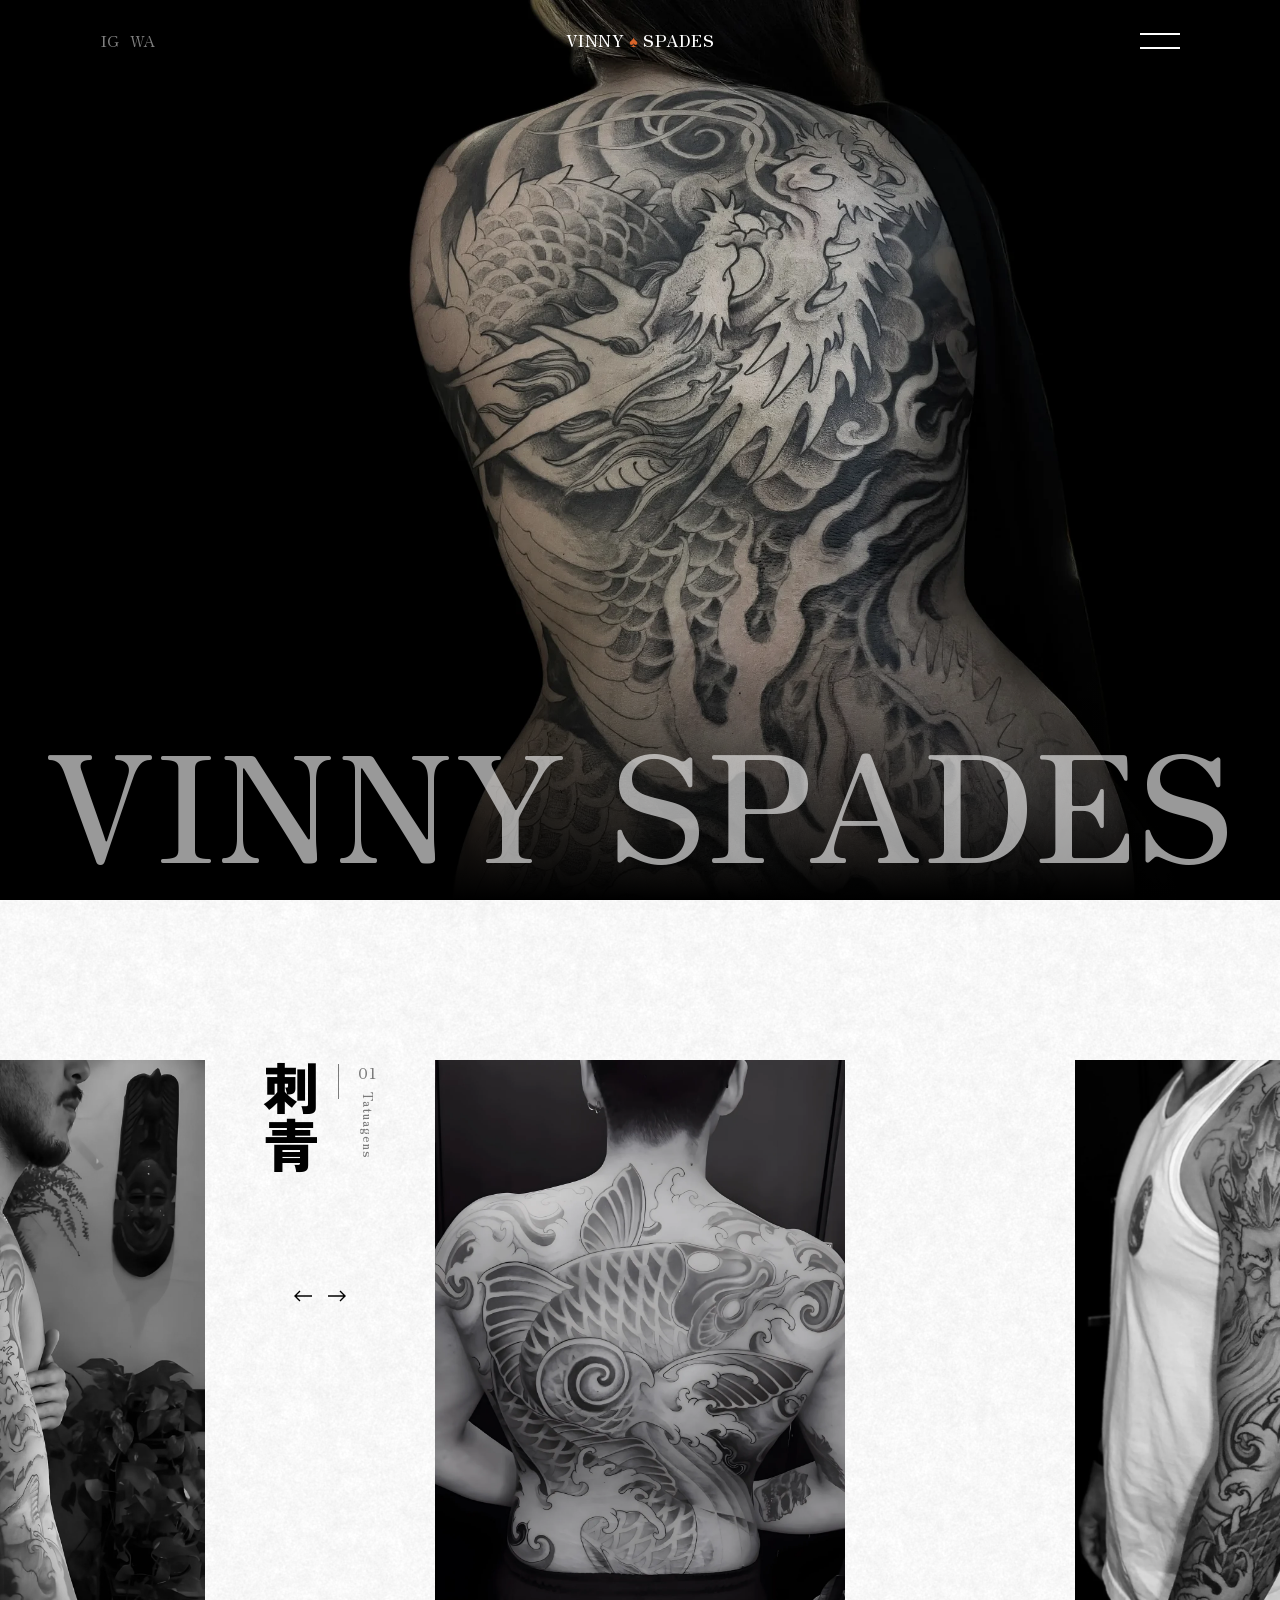
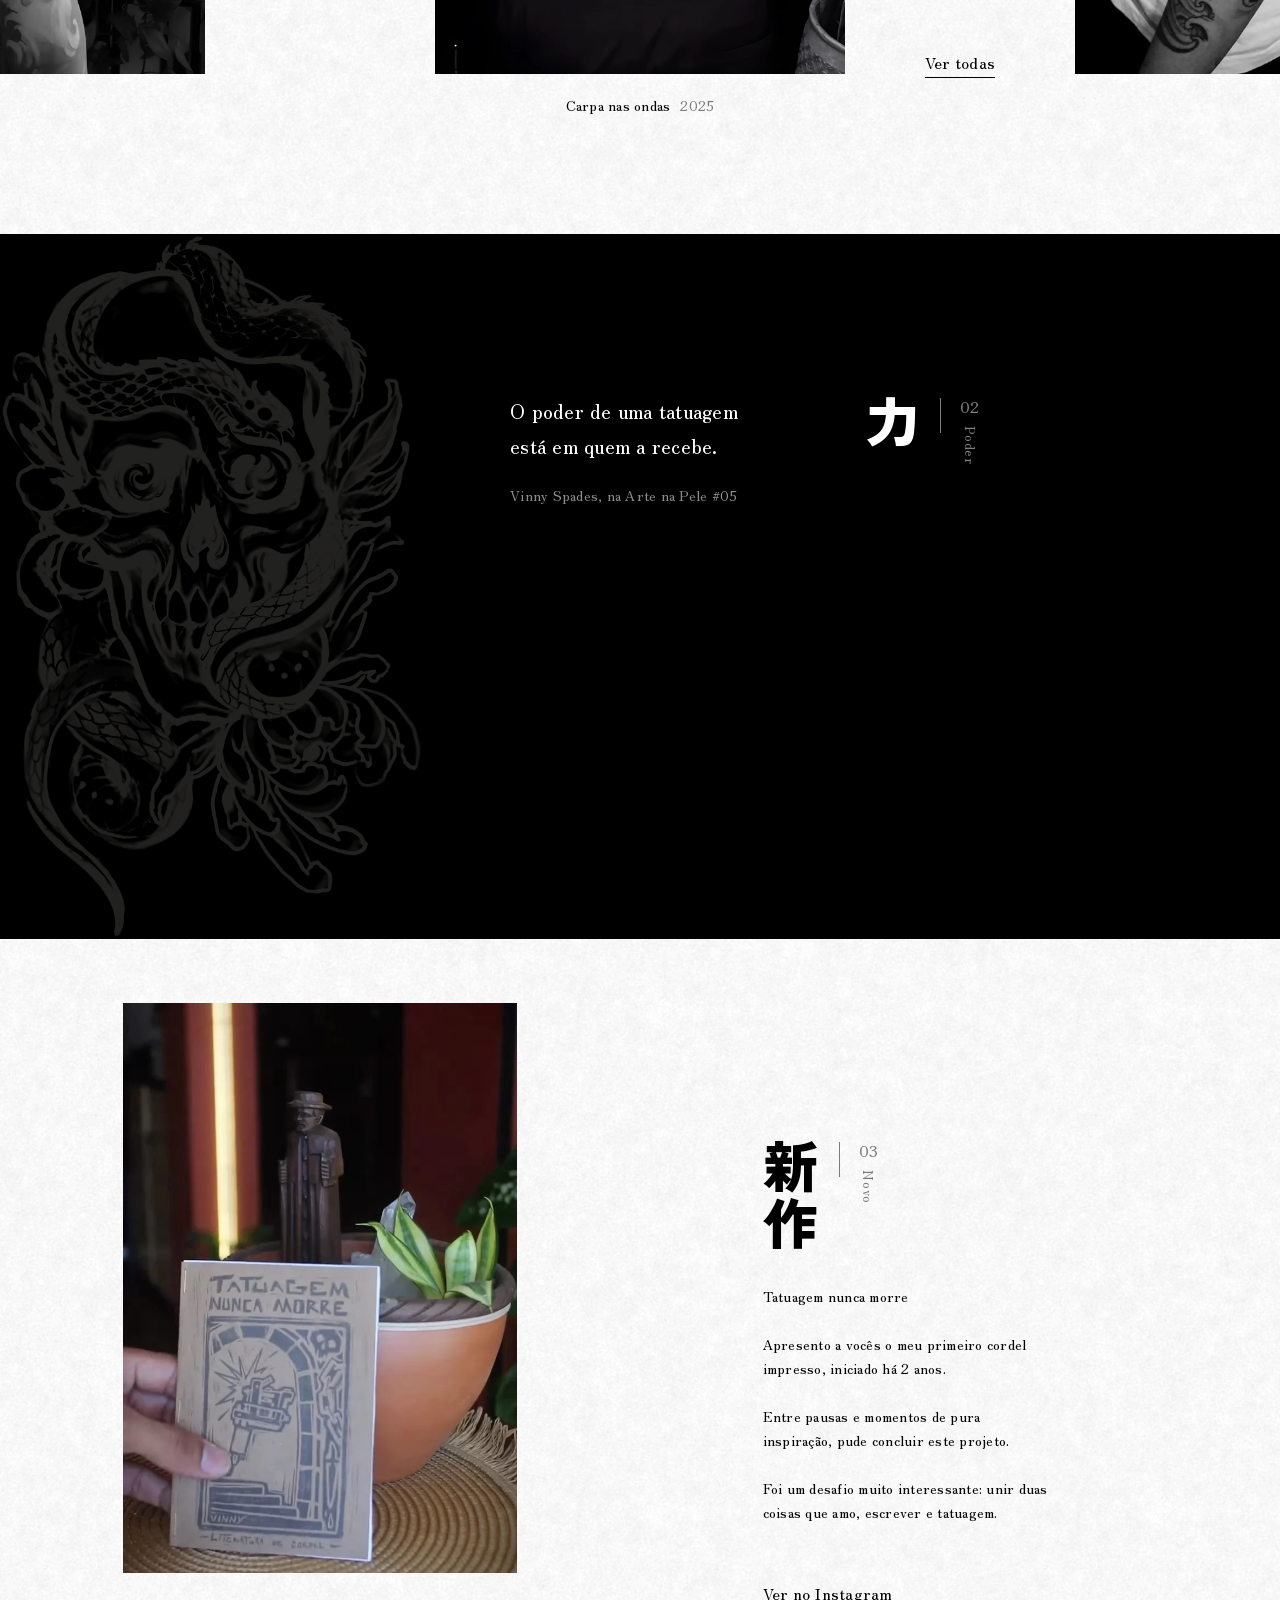
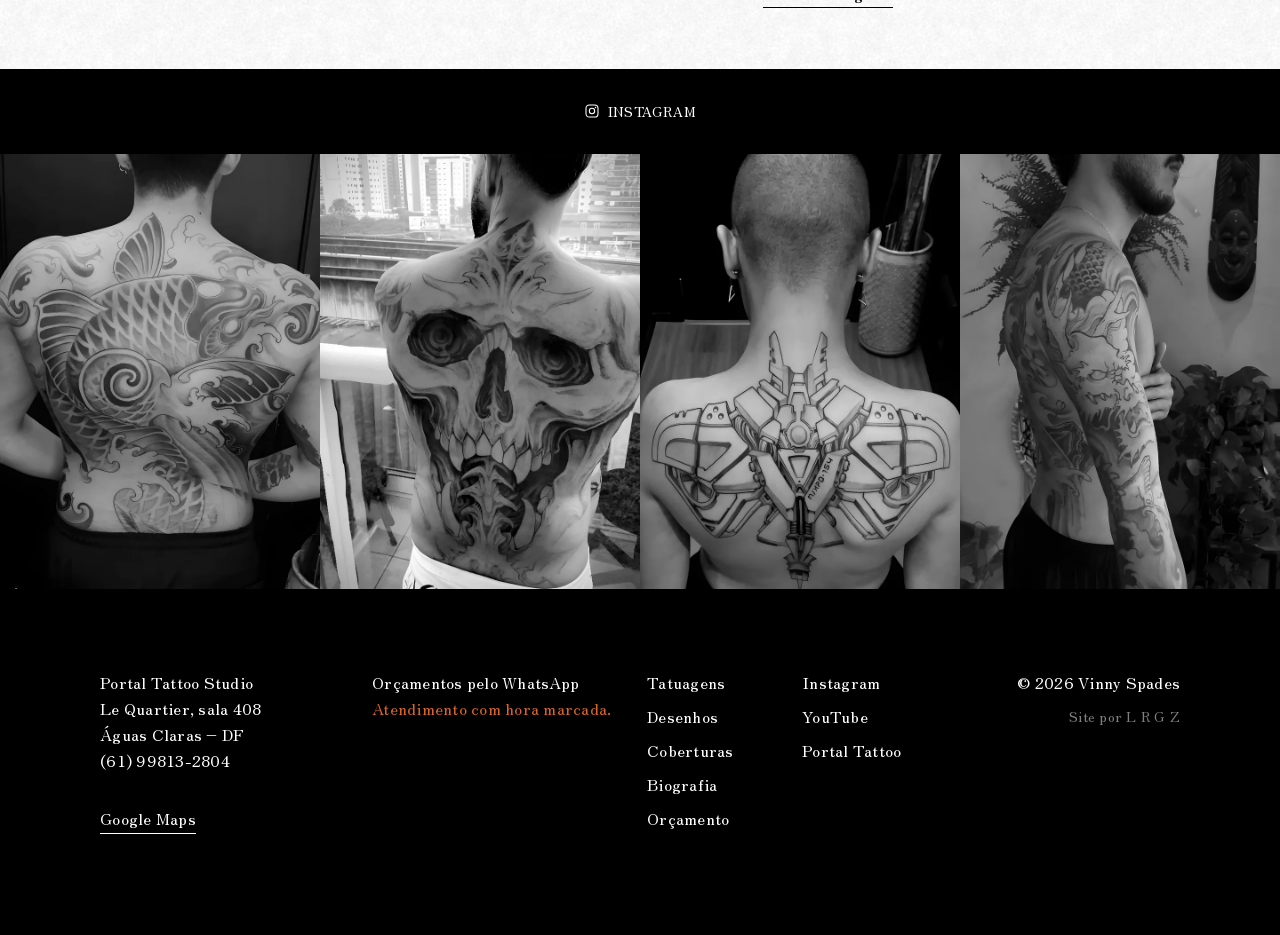
==== commit b3b23c88: "Nome inteiro na abertura e títulos em kanji (刺青, 力, 新作) como na referência oriental Co-Authored-By: " ====
--- a/index.html
+++ b/index.html
@@ -37,14 +37,14 @@
   <h1>Vinny Spades</h1>
 </section>
 <section class="s1 papel obs" aria-label="Fechamentos">
-  <div class="lado"><div class="tit"><h2>Pele</h2><span class="num">01</span></div><div class="setas rv"><button class="ant" type="button" aria-label="Anterior"><svg viewBox="0 0 18 12" aria-hidden="true"><path d="M18 6H1M6 1L1 6l5 5" fill="none" stroke="currentColor" stroke-width="1.4"/></svg></button><button class="prox" type="button" aria-label="Próximo"><svg viewBox="0 0 18 12" aria-hidden="true"><path d="M0 6h17M12 1l5 5-5 5" fill="none" stroke="currentColor" stroke-width="1.4"/></svg></button></div></div>
+  <div class="lado"><div class="tit"><h2><span aria-hidden="true">刺青</span><span class="sr">Tatuagens</span></h2><span class="num" aria-hidden="true">01<em>Tatuagens</em></span></div><div class="setas rv"><button class="ant" type="button" aria-label="Anterior"><svg viewBox="0 0 18 12" aria-hidden="true"><path d="M18 6H1M6 1L1 6l5 5" fill="none" stroke="currentColor" stroke-width="1.4"/></svg></button><button class="prox" type="button" aria-label="Próximo"><svg viewBox="0 0 18 12" aria-hidden="true"><path d="M0 6h17M12 1l5 5-5 5" fill="none" stroke="currentColor" stroke-width="1.4"/></svg></button></div></div>
   <div class="car rv d2"><div class="slide l" aria-hidden="true"></div><div class="slide c"></div><div class="slide r" aria-hidden="true"></div><p class="leg"></p></div>
   <div class="baixo"><div class="pag" aria-hidden="true"></div><a class="lk cta" href="tatuagens.html">Ver todas</a></div>
 </section>
 <section class="s2 obs" aria-label="O poder">
   <div class="fundo" aria-hidden="true"><img src="img/orn/caveira-claro.webp" alt=""></div>
   <div class="wrap">
-    <div class="tit"><h2>Poder</h2><span class="num">02</span></div>
+    <div class="tit"><h2><span aria-hidden="true">力</span><span class="sr">Poder</span></h2><span class="num" aria-hidden="true">02<em>Poder</em></span></div>
     <div class="tx rv"><p>O poder de uma tatuagem está em quem a recebe.</p><p class="ass">Vinny Spades, na Arte na Pele #05</p></div>
   </div>
 </section>
@@ -52,7 +52,7 @@
   <div class="wrap">
     <div class="foto rv"><img src="img/h/novo.webp" alt="Cordel impresso Tatuagem nunca morre, de Vinny Spades" width="900" height="1300"></div>
     <div class="txt">
-      <div class="tit"><h2>Novo</h2><span class="num">03</span></div>
+      <div class="tit"><h2><span aria-hidden="true">新作</span><span class="sr">Novo</span></h2><span class="num" aria-hidden="true">03<em>Novo</em></span></div>
       <div class="rte rv d2">
         <p>Tatuagem nunca morre</p>
         <p>Apresento a vocês o meu primeiro cordel impresso, iniciado há 2 anos.</p>
--- a/css/fonts.css
+++ b/css/fonts.css
@@ -5,4 +5,4 @@
 @font-face{font-family:'Zen Old Mincho';font-style:normal;font-weight:400;font-display:swap;src:url(../fonts/zenoldmincho-400-latin-ext.woff2) format('woff2');unicode-range:U+0100-02BA, U+02BD-02C5, U+02C7-02CC, U+02CE-02D7, U+02DD-02FF, U+0304, U+0308, U+0329, U+1D00-1DBF, U+1E00-1E9F, U+1EF2-1EFF, U+2020, U+20A0-20AB, U+20AD-20C4, U+2113, U+2C60-2C7F, U+A720-A7FF}
 @font-face{font-family:'Zen Old Mincho';font-style:normal;font-weight:400;font-display:swap;src:url(../fonts/zenoldmincho-400-latin.woff2) format('woff2');unicode-range:U+0000-00FF, U+0131, U+0152-0153, U+02BB-02BC, U+02C6, U+02DA, U+02DC, U+0304, U+0308, U+0329, U+2000-206F, U+20AC, U+2122, U+2191, U+2193, U+2212, U+2215, U+FEFF, U+FFFD}
 @font-face{font-family:'Zen Old Mincho';font-style:normal;font-weight:700;font-display:swap;src:url(../fonts/zenoldmincho-700-latin-ext.woff2) format('woff2');unicode-range:U+0100-02BA, U+02BD-02C5, U+02C7-02CC, U+02CE-02D7, U+02DD-02FF, U+0304, U+0308, U+0329, U+1D00-1DBF, U+1E00-1E9F, U+1EF2-1EFF, U+2020, U+20A0-20AB, U+20AD-20C4, U+2113, U+2C60-2C7F, U+A720-A7FF}
-@font-face{font-family:'Zen Old Mincho';font-style:normal;font-weight:700;font-display:swap;src:url(../fonts/zenoldmincho-700-latin.woff2) format('woff2');unicode-range:U+0000-00FF, U+0131, U+0152-0153, U+02BB-02BC, U+02C6, U+02DA, U+02DC, U+0304, U+0308, U+0329, U+2000-206F, U+20AC, U+2122, U+2191, U+2193, U+2212, U+2215, U+FEFF, U+FFFD}+@font-face{font-family:'Zen Old Mincho';font-style:normal;font-weight:700;font-display:swap;src:url(../fonts/zenoldmincho-700-latin.woff2) format('woff2');unicode-range:U+0000-00FF, U+0131, U+0152-0153, U+02BB-02BC, U+02C6, U+02DA, U+02DC, U+0304, U+0308, U+0329, U+2000-206F, U+20AC, U+2122, U+2191, U+2193, U+2212, U+2215, U+FEFF, U+FFFD}@font-face{font-family:'Zen Kaku Gothic New';font-style:normal;font-weight:900;font-display:block;src:url(../fonts/zenkaku-900-kanji.woff2) format('woff2');unicode-range:U+3099,U+30AB-30AC,U+30CF-30D0,U+30FC,U+4E0B,U+4F5C,U+523A,U+529B,U+65B0,U+6B74,U+7A4D,U+7D4C,U+7D75,U+898B,U+9752}
--- a/css/site.css
+++ b/css/site.css
@@ -62,13 +62,15 @@
 .hero .mono{opacity:0;transform:scale(1.05);filter:grayscale(1);transition:opacity 3.2s,transform 12s}
 .hero .cor{opacity:0;transform:scale(1.05);transition:opacity 6s 1.2s,transform 12s}
 .hero.on .mono,.hero.on .cor{opacity:1;transform:none}
-.hero h1{position:absolute;z-index:20;left:0;width:100%;bottom:-1.1vw;text-align:center;white-space:nowrap;font-weight:700;font-size:12.3vw;line-height:.8;letter-spacing:.01em;color:#fff;text-transform:uppercase;opacity:0;transition:opacity 3s 1.2s}
+.hero h1{position:absolute;z-index:20;left:0;width:100%;bottom:3.2vw;text-align:center;white-space:nowrap;font-weight:700;font-size:11.6vw;line-height:.8;letter-spacing:.01em;color:#fff;text-transform:uppercase;opacity:0;transition:opacity 3s 1.2s}
 .hero.on h1{opacity:.6}
-.hero .desce{position:absolute;z-index:10;left:0;right:0;bottom:0;height:150px;background:linear-gradient(0deg,#000,transparent)}
+.hero .desce{position:absolute;z-index:10;left:0;right:0;bottom:0;height:30vh;background:linear-gradient(0deg,#000,transparent)}
 
 /* ---------- títulos de seção ---------- */
 .tit{display:inline-flex;align-items:flex-start}
-.tit h2{font-family:var(--gotica);font-weight:900;font-size:3.5rem;line-height:1;letter-spacing:0;writing-mode:vertical-rl;text-orientation:upright;text-transform:uppercase}
+.tit h2{font-family:var(--gotica);font-weight:900;font-size:3.5rem;line-height:1;letter-spacing:.0625rem;writing-mode:vertical-rl;text-orientation:upright}
+.tit h2 .sr{writing-mode:horizontal-tb}
+.tit .num em{display:block;font-style:normal;font-size:.8125rem;letter-spacing:.06em;margin-top:.5rem;writing-mode:vertical-rl;text-orientation:mixed}
 .tit .num{position:relative;padding-left:1.25rem;margin-left:1.25rem;opacity:.5;font-size:1rem}
 .tit .num::before{content:"";position:absolute;left:0;top:4px;width:1px;height:35px;background:currentColor;transform-origin:top;transform:scaleY(0);transition:transform 1s .3s var(--ease)}
 .vis .tit .num::before{transform:scaleY(1)}
@@ -146,6 +148,7 @@
 .cab{background:#000;color:#fff;padding:9rem 0 3.6rem;border-bottom:1px solid #2a2a2a}
 .cab .wrap{display:flex;align-items:baseline;gap:3.5rem;max-width:none;padding:0 100px 0 206px}
 .cab h1{font-size:3.5rem;font-weight:700;line-height:1;letter-spacing:.0625rem}
+.cab h1 .kj{font-family:var(--gotica);font-weight:900;font-size:1.6rem;letter-spacing:.08em;margin-left:1.1rem;opacity:.4;vertical-align:.45em}
 .filtros{display:flex;gap:1.4rem;font-size:.8125rem;letter-spacing:.015625rem}
 .filtros button{opacity:.5;position:relative;transition:opacity .15s}
 .filtros button:hover,.filtros button.on{opacity:1}
@@ -236,7 +239,7 @@
   .topo.ativo{height:50px}
   .marca{font-size:.8125rem}
   .menu li{font-size:2.25rem}
-  .hero h1{font-size:25vw;line-height:.8;white-space:normal;text-align:left;bottom:-2.4vw;padding-left:1vw}
+  .hero h1{font-size:21vw;line-height:.86;white-space:normal;text-align:left;bottom:7vw;padding-left:4vw}
   .hero img{object-position:50% 30%}
   .tit h2{font-size:3rem}
   .s1{padding:4rem 0 5rem}
